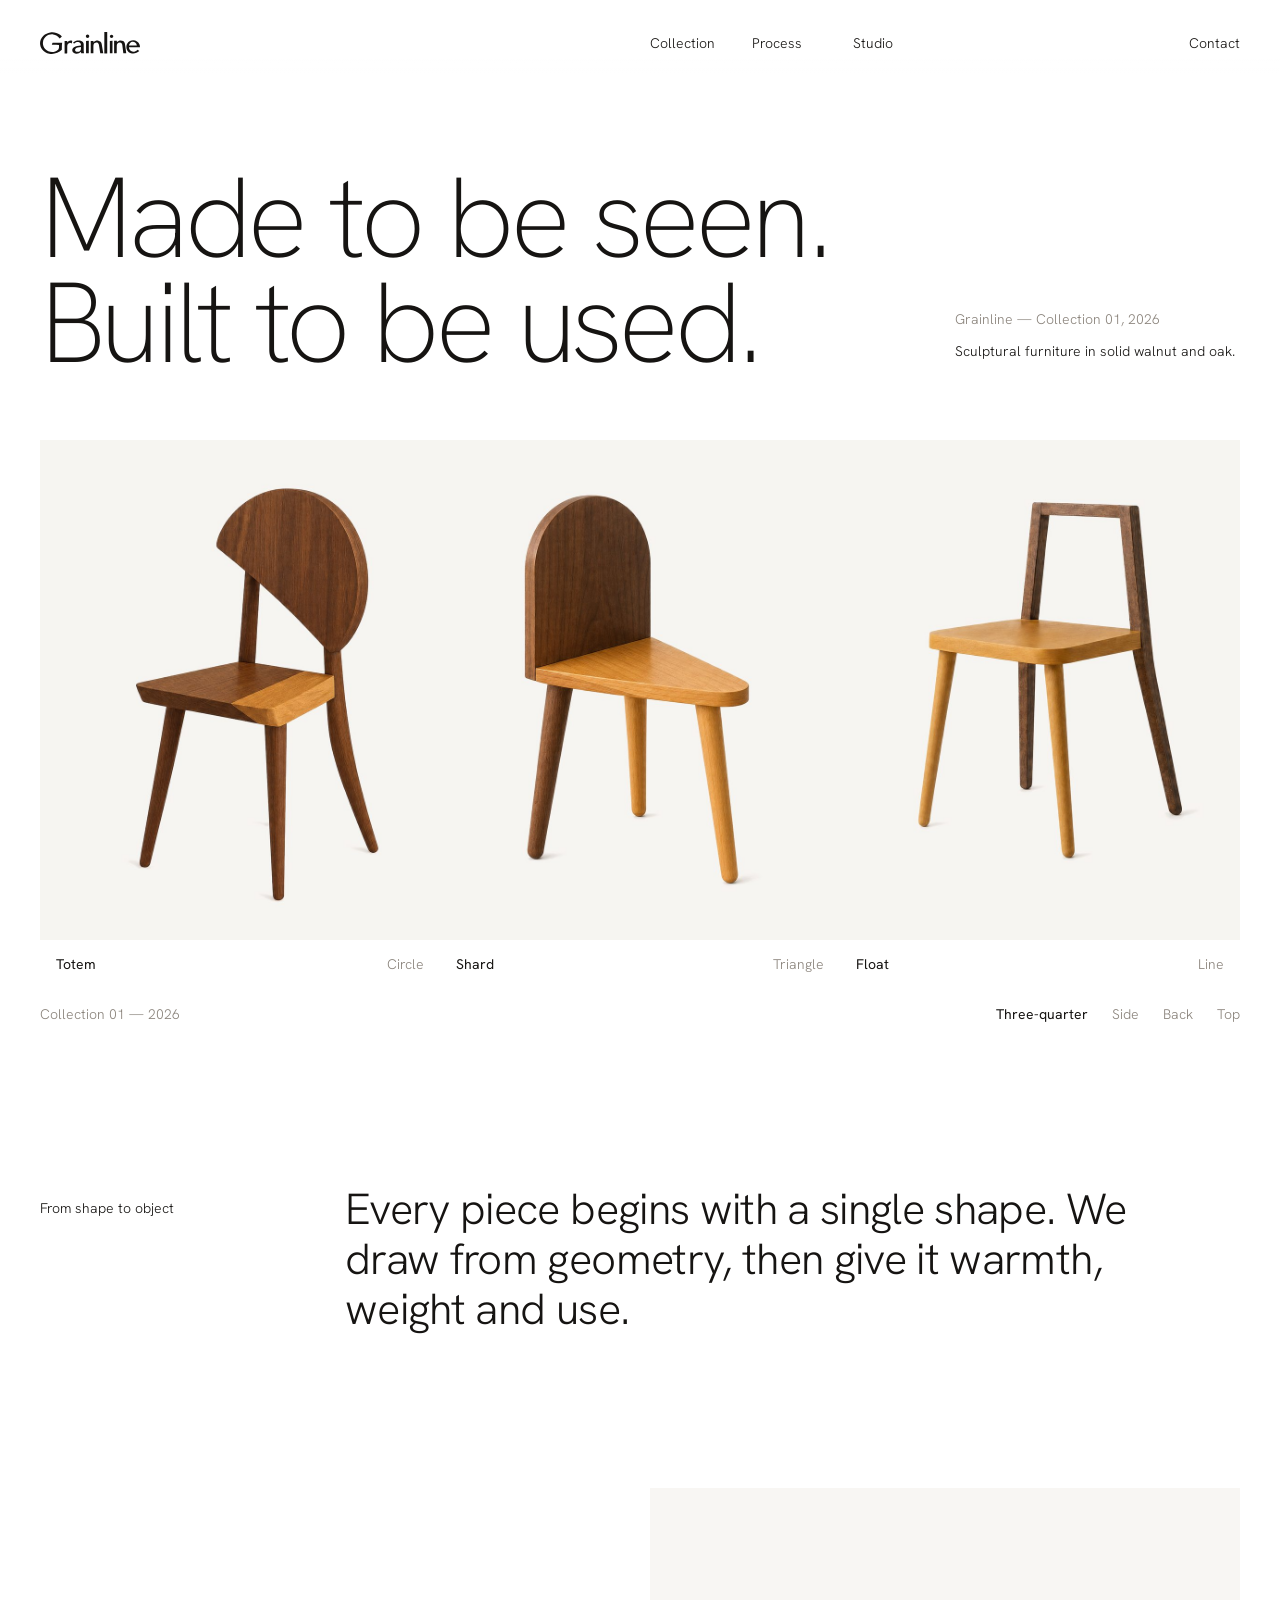
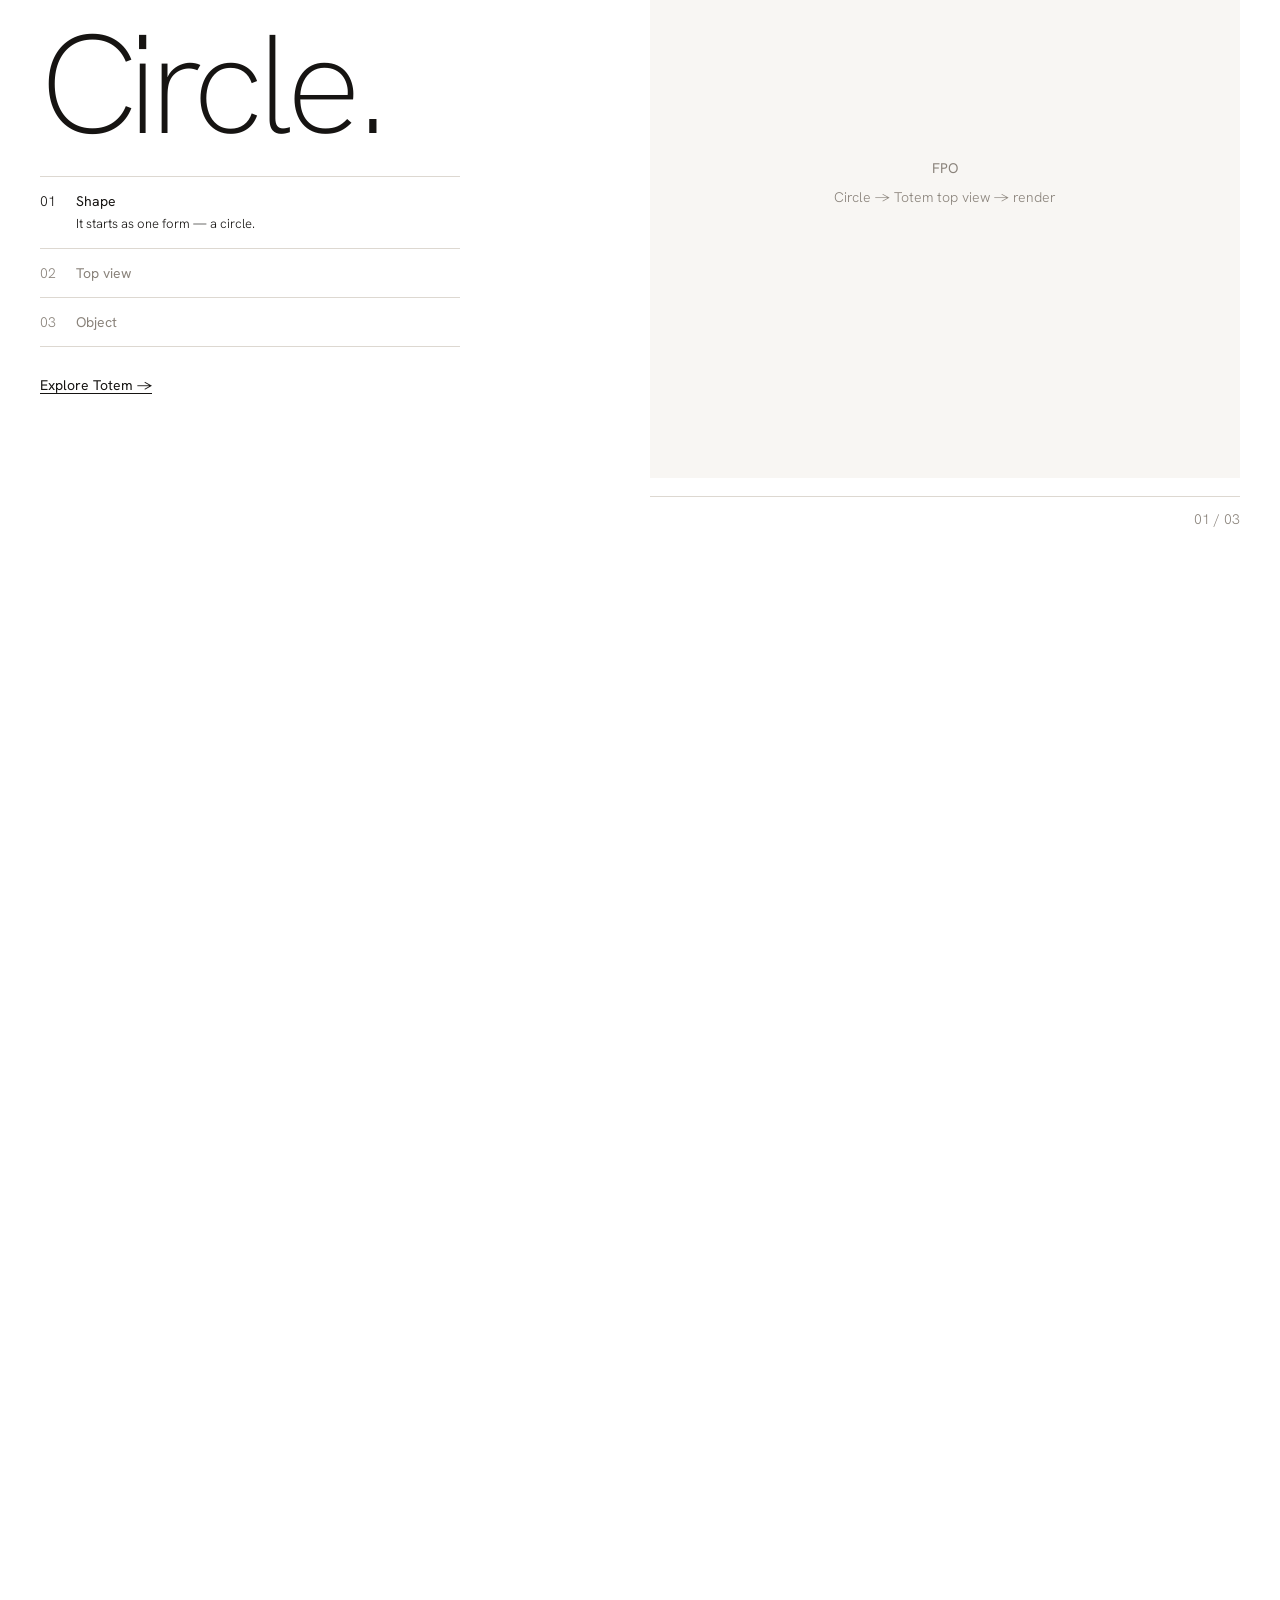
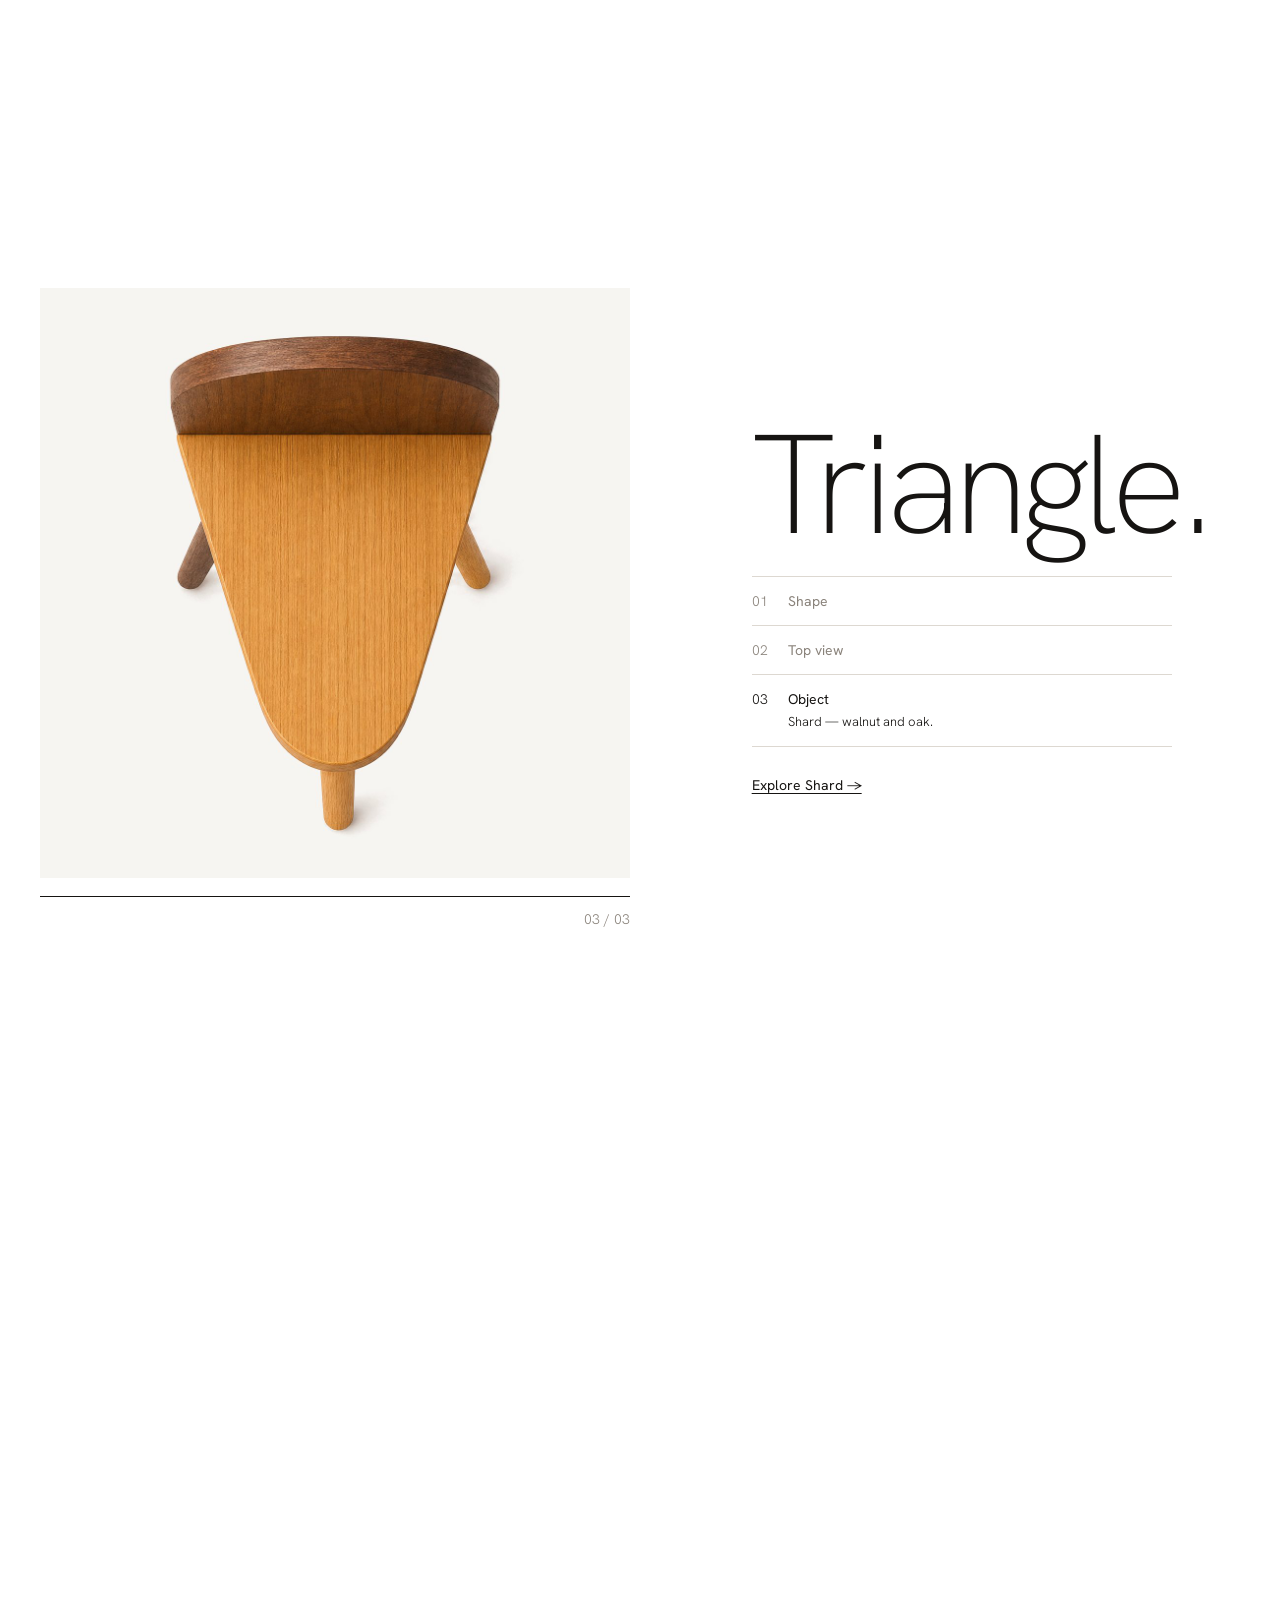
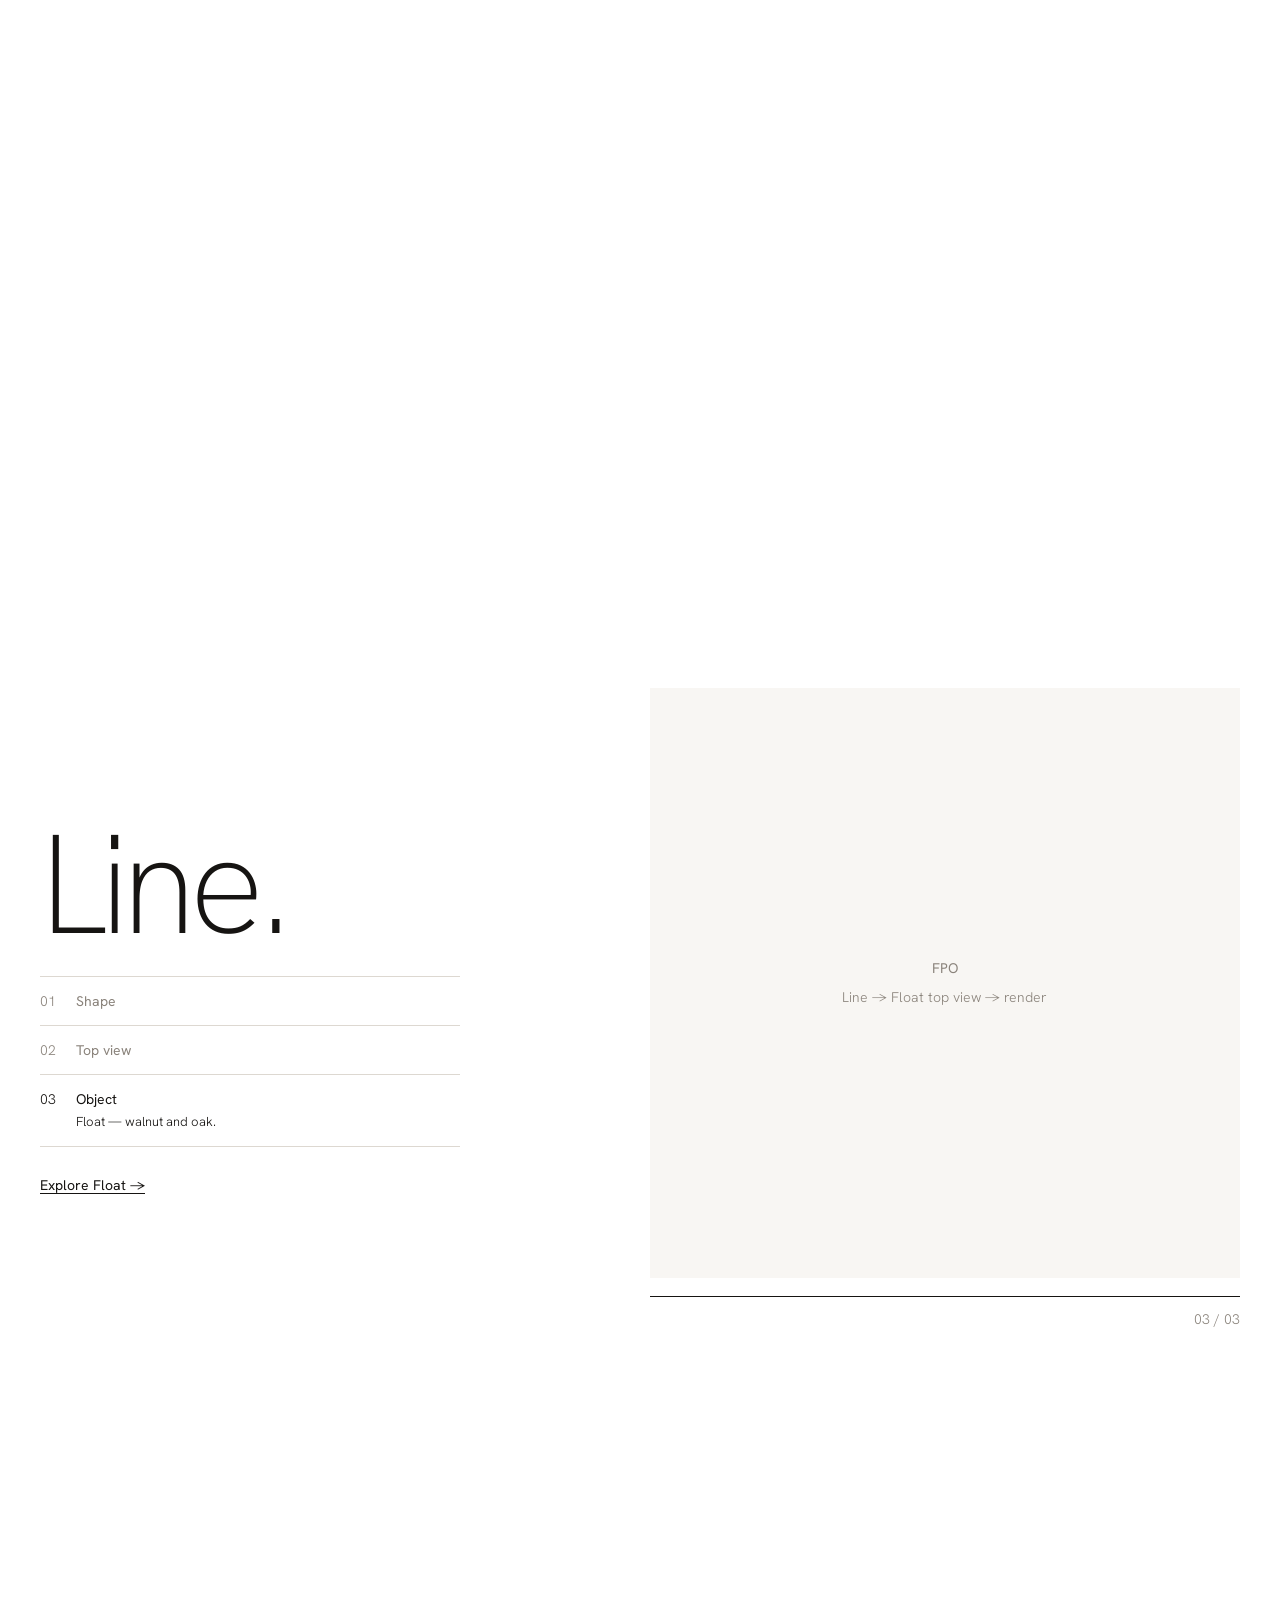
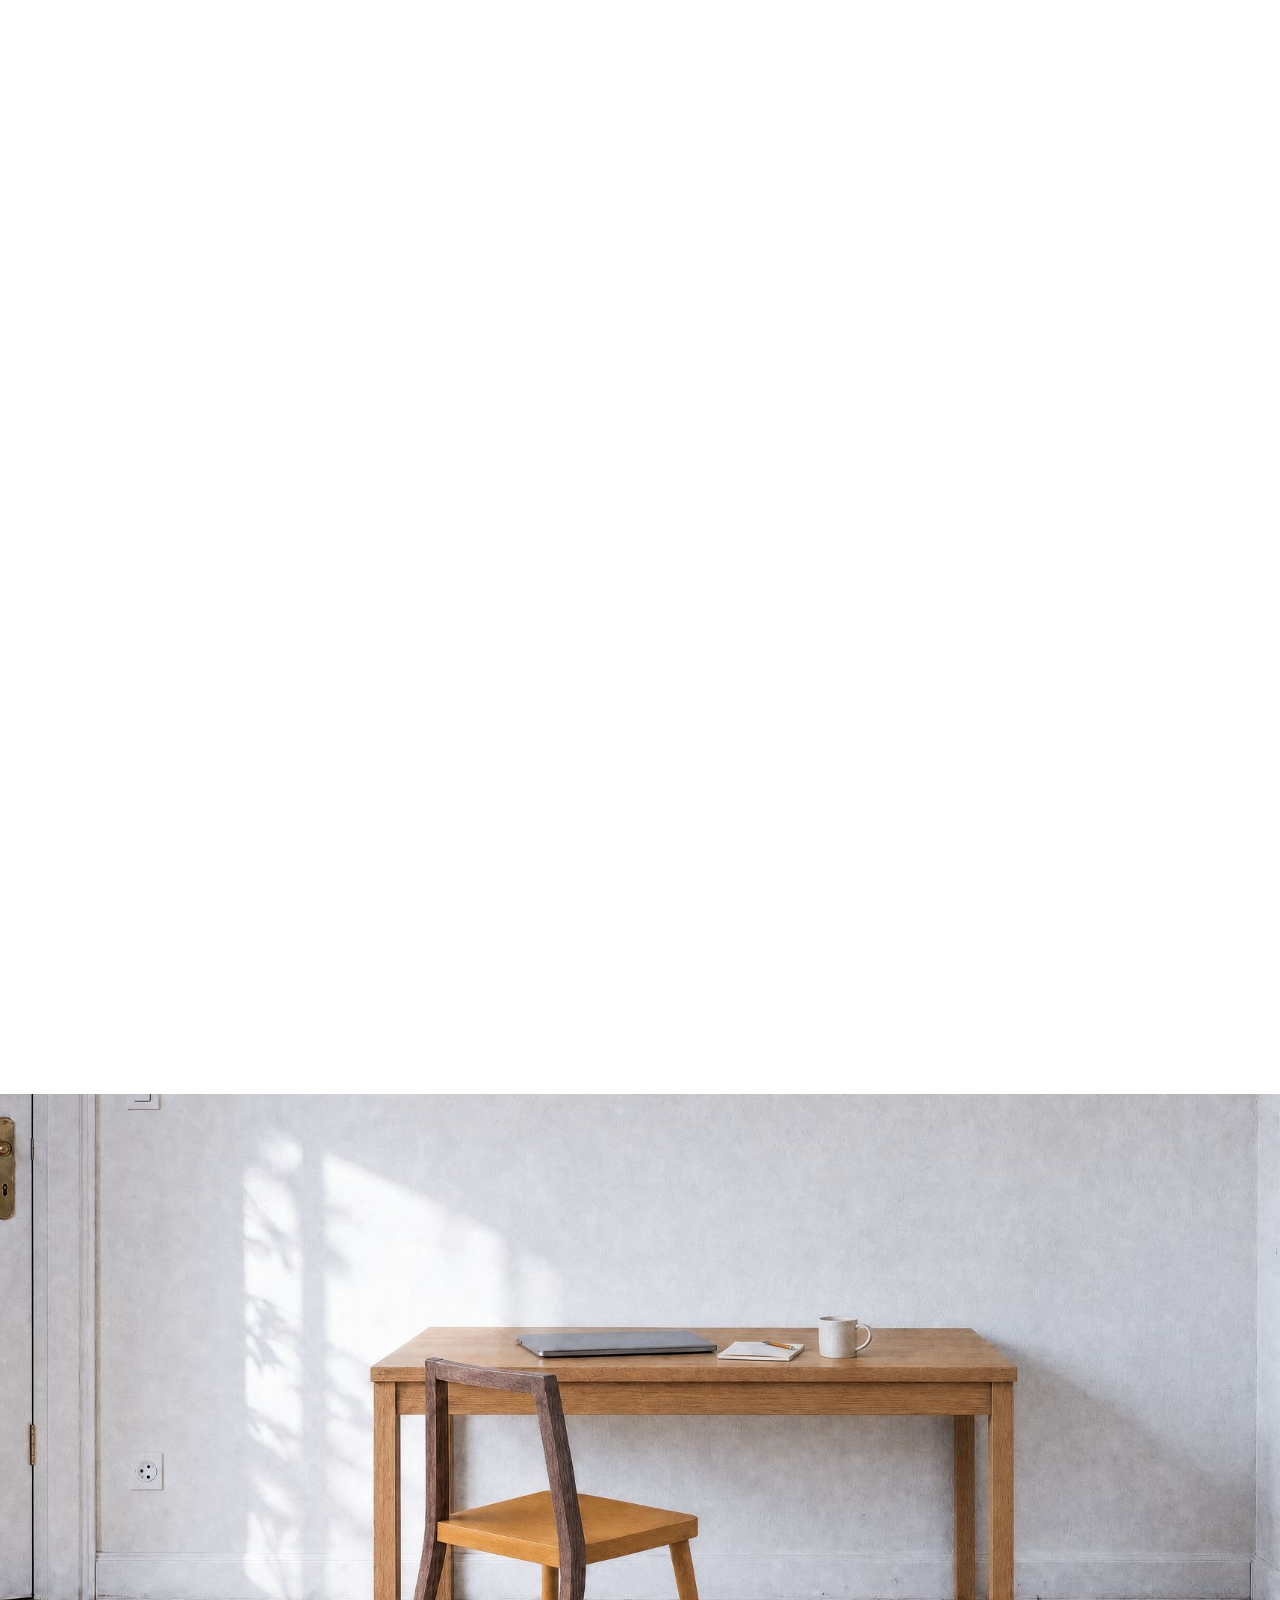
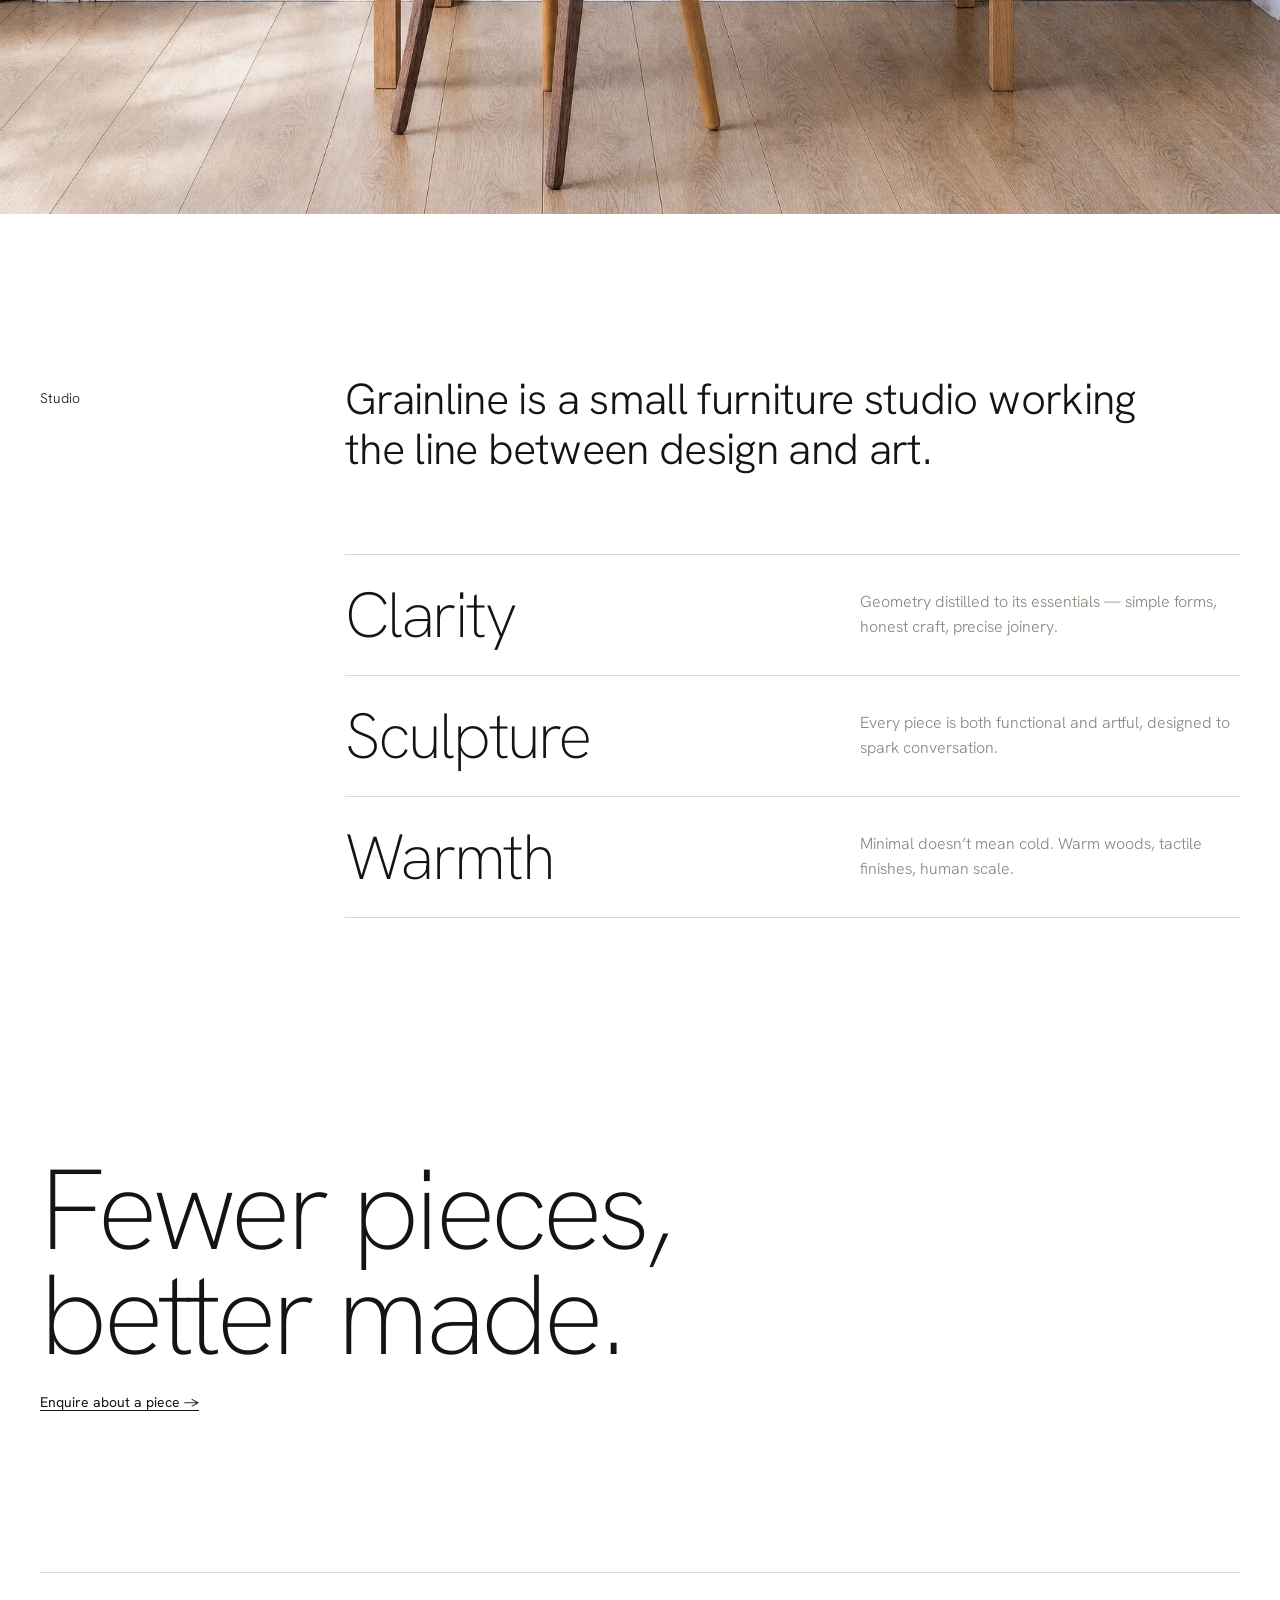
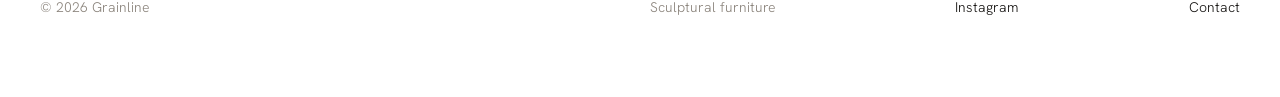
==== index.html @ 0094a141 "Grailine #5 Updated scroll to section" ====
<!DOCTYPE html>
<html lang="en">
<head>
<meta charset="utf-8">
<meta name="viewport" content="width=device-width, initial-scale=1">
<title>Grainline — Made to be seen. Built to be used.</title>
<meta name="description" content="Grainline: sculptural chairs in walnut and oak, drawn from a circle, a triangle and a line.">
<link rel="icon" href="assets/logo.svg" type="image/svg+xml">
<link rel="preconnect" href="https://fonts.googleapis.com">
<link rel="preconnect" href="https://fonts.gstatic.com" crossorigin>
<link href="https://fonts.googleapis.com/css2?family=DM+Mono&family=Hanken+Grotesk:wght@200;300;400&display=swap" rel="stylesheet">
<script>(function(){var d=document.documentElement;if(!matchMedia("(prefers-reduced-motion: reduce)").matches){d.classList.add("rv");setTimeout(function(){if(!window.__rv)d.classList.remove("rv")},2500)}})();</script>
<link rel="stylesheet" href="css/style.css?v=18">
</head>
<body>
<header class="nav grid">
  <a class="nav__logo" href="index.html" aria-label="Grainline — home"><img src="assets/logo.svg" alt="Grainline"></a>
  <a data-col="7" href="index.html#collection" data-menu-open aria-haspopup="true" aria-expanded="false">Collection</a>
  <a data-col="8" href="index.html#process">Process</a>
  <a data-col="9" href="index.html#studio">Studio</a>
  <a data-col="12" href="#contact">Contact</a>
</header>
<div class="menu" data-menu aria-hidden="true">
  <div class="menu__scrim" data-menu-close></div>
  <div class="menu__panel" role="dialog" aria-label="The collection">
    <div class="menu__head grid">
      <span class="muted">Collection 01 — 2026</span>
      <span class="muted">Three chairs, three shapes</span>
      <button type="button" data-menu-close>Close ×</button>
    </div>
    <div class="menu__chairs grid">
      <a class="menu__chair" href="totem.html"><div class="img"><img src="assets/renders/totem-three-quarter.jpg" alt="Totem"></div><div class="meta"><span class="name">Totem</span><span class="link">View Totem →</span></div><span class="muted">Circle</span></a>
      <a class="menu__chair" href="shard.html"><div class="img"><img src="assets/renders/shard-three-quarter.jpg" alt="Shard"></div><div class="meta"><span class="name">Shard</span><span class="link">View Shard →</span></div><span class="muted">Triangle</span></a>
      <a class="menu__chair" href="float.html"><div class="img"><img src="assets/renders/float-three-quarter.jpg" alt="Float"></div><div class="meta"><span class="name">Float</span><span class="link">View Float →</span></div><span class="muted">Line</span></a>
    </div>
  </div>
</div>

<main>
  <section class="hero grid">
    <h1 class="display">Made to be seen.<br>Built to be used.</h1>
    <div class="hero__meta">
      <span class="muted">Grainline — Collection 01, 2026</span>
      <span>Sculptural furniture in solid walnut and oak.</span>
    </div>
  </section>

  <section class="lineup grid" id="collection" data-lineup>
    <div class="lineup__band">
      <a class="lineup__chair" href="totem.html">
        <div class="lineup__img"><img src="assets/renders/totem-three-quarter.jpg" alt="Totem, three-quarter view" class="is-on" loading="eager"><img src="assets/renders/totem-side.jpg" alt="Totem, side view" loading="lazy"><img src="assets/renders/totem-back.jpg" alt="Totem, back view" loading="lazy"><img src="assets/renders/totem-top.jpg" alt="Totem, top view" loading="lazy"></div>
        <div class="lineup__label"><span class="strong">Totem</span><span class="lineup__shape muted">Circle</span></div>
      </a>
      <a class="lineup__chair" href="shard.html">
        <div class="lineup__img"><img src="assets/renders/shard-three-quarter.jpg" alt="Shard, three-quarter view" class="is-on" loading="eager"><img src="assets/renders/shard-side.jpg" alt="Shard, side view" loading="lazy"><img src="assets/renders/shard-back.jpg" alt="Shard, back view" loading="lazy"><img src="assets/renders/shard-top.jpg" alt="Shard, top view" loading="lazy"></div>
        <div class="lineup__label"><span class="strong">Shard</span><span class="lineup__shape muted">Triangle</span></div>
      </a>
      <a class="lineup__chair" href="float.html">
        <div class="lineup__img"><img src="assets/renders/float-three-quarter.jpg" alt="Float, three-quarter view" class="is-on" loading="eager"><img src="assets/renders/float-side.jpg" alt="Float, side view" loading="lazy"><img src="assets/renders/float-back.jpg" alt="Float, back view" loading="lazy"><img src="assets/renders/float-top.jpg" alt="Float, top view" loading="lazy"></div>
        <div class="lineup__label"><span class="strong">Float</span><span class="lineup__shape muted">Line</span></div>
      </a>
    </div>
    <div class="lineup__bar">
      <span class="muted">Collection 01 — 2026</span>
      <div class="views" aria-label="Choose a view"><button type="button" class="is-on">Three-quarter</button><button type="button">Side</button><button type="button">Back</button><button type="button">Top</button></div>
    </div>
  </section>

  <section class="section grid" id="process">
    <div class="intro__label">From shape to object</div>
    <p class="intro__text statement">Every piece begins with a single shape. We draw from geometry, then give it warmth, weight and use.</p>
  </section>

  <section class="beat beat--right" data-beat>
    <div class="beat__stick grid">
      <div class="beat__copy">
        <div class="word">Circle.</div>
        <ol class="steps"><li><span>01</span><b>Shape</b><span class="desc">It starts as one form — a circle.</span></li><li><span>02</span><b>Top view</b><span class="desc">The circle becomes a backrest; a seat and legs follow.</span></li><li><span>03</span><b>Object</b><span class="desc">Totem — walnut and oak.</span></li></ol>
        <a class="link" href="totem.html">Explore Totem →</a>
      </div>
      <div class="beat__stage">
        <div class="stage" role="img" aria-label="Totem drawn from a circle"><div class="stage__fpo"><b>FPO</b><span>Circle → Totem top view → render</span></div></div>
        <div class="progress"><i></i></div>
        <div class="counter">01 / 03</div>
      </div>
      <div class="beat__static"></div>
    </div>
  </section>

  <section class="beat beat--left" data-beat>
    <div class="beat__stick grid">
      <div class="beat__stage">
        <div class="stage" data-trace="shard" role="img" aria-label="Shard drawn from a triangle"><img src="assets/renders/shard-top-square.jpg" alt="Shard, seen from above"></div>
        <div class="progress"><i></i></div>
        <div class="counter">01 / 03</div>
      </div>
      <div class="beat__copy">
        <div class="word">Triangle.</div>
        <ol class="steps"><li><span>01</span><b>Shape</b><span class="desc">It starts as one form — a triangle.</span></li><li><span>02</span><b>Top view</b><span class="desc">The triangle becomes a seat; a back and three legs follow.</span></li><li><span>03</span><b>Object</b><span class="desc">Shard — walnut and oak.</span></li></ol>
        <a class="link" href="shard.html">Explore Shard →</a>
      </div>
      <div class="beat__static"></div>
    </div>
  </section>

  <section class="beat beat--right" data-beat>
    <div class="beat__stick grid">
      <div class="beat__copy">
        <div class="word">Line.</div>
        <ol class="steps"><li><span>01</span><b>Shape</b><span class="desc">It starts as one form — a line.</span></li><li><span>02</span><b>Top view</b><span class="desc">The line becomes a frame; a seat floats within it.</span></li><li><span>03</span><b>Object</b><span class="desc">Float — walnut and oak.</span></li></ol>
        <a class="link" href="float.html">Explore Float →</a>
      </div>
      <div class="beat__stage">
        <div class="stage" role="img" aria-label="Float drawn from a line"><div class="stage__fpo"><b>FPO</b><span>Line → Float top view → render</span></div></div>
        <div class="progress"><i></i></div>
        <div class="counter">01 / 03</div>
      </div>
      <div class="beat__static"></div>
    </div>
  </section>

  <figure class="bleed"><img src="assets/lifestyle/float-desk.jpg" alt="Float at a desk in a sunlit room" loading="lazy"></figure>

  <section class="section grid" id="studio">
    <div class="studio__label">Studio</div>
    <p class="studio__text statement">Grainline is a small furniture studio working the line between design and art.</p>
    <ul class="values">
      <li><span>Clarity</span><span>Geometry distilled to its essentials — simple forms, honest craft, precise joinery.</span></li>
      <li><span>Sculpture</span><span>Every piece is both functional and artful, designed to spark conversation.</span></li>
      <li><span>Warmth</span><span>Minimal doesn’t mean cold. Warm woods, tactile finishes, human scale.</span></li>
    </ul>
  </section>

  <section class="closing grid">
    <h2 class="display">Fewer pieces,<br>better made.</h2>
    <a class="link" href="#contact">Enquire about a piece →</a>
  </section>
</main>
<footer class="footer grid" id="contact">
  <div class="footer__rule"></div>
  <span class="muted">© 2026 Grainline</span>
  <span class="muted">Sculptural furniture</span>
  <a href="#">Instagram</a>
  <a href="#">Contact</a>
</footer>
<script src="js/reveal.js?v=18" defer></script>
<script src="js/smooth.js?v=18" defer></script>
<script src="js/menu.js?v=18" defer></script>
<script src="js/lineup.js?v=18" defer></script>
<script src="js/shape.js?v=18" defer></script>
</body>
</html>
---- css/style.css ----
/* ==========================================================================
   Grainline — styles
   One 12-column grid (40px margins, 20px gutters), Hanken Grotesk throughout,
   white page with cream (#F8F6F3) tiles that match the studio renders.
   ========================================================================== */

:root {
  --ink: #161412;
  --muted: #8a837b;
  --rule: #ddd8d1;
  --cream: #f8f6f3;
  --white: #ffffff;
  --m: 40px;          /* page margin */
  --g: 20px;          /* gutter */
  --section: 160px;   /* space between sections */
  --font: "Hanken Grotesk", system-ui, sans-serif;
}

* { box-sizing: border-box; margin: 0; padding: 0; }
html { -webkit-text-size-adjust: 100%; }
body {
  background: var(--white);
  color: var(--ink);
  font-family: var(--font);
  font-weight: 300;
  font-size: 14px;
  line-height: 1.45;
  -webkit-font-smoothing: antialiased;
}
img { display: block; max-width: 100%; }
a { color: inherit; text-decoration: none; }
button { font: inherit; color: inherit; background: none; border: 0; cursor: pointer; }

/* ---------- type ---------- */
.display   { font-weight: 200; font-size: clamp(56px, 8.9vw, 128px); line-height: .92; letter-spacing: -.04em; }
.word      { font-weight: 200; font-size: clamp(64px, 11vw, 160px); line-height: .9; letter-spacing: -.045em; }
.statement { font-weight: 300; font-size: clamp(30px, 3.4vw, 48px); line-height: 1.15; letter-spacing: -.015em; max-width: 960px; }
.headline  { font-weight: 300; font-size: clamp(28px, 2.8vw, 40px); line-height: 1.1; letter-spacing: -.015em; }
.body      { font-size: 16px; line-height: 1.55; color: var(--muted); max-width: 440px; }
.muted     { color: var(--muted); }
.strong    { font-weight: 400; }
.link      { font-weight: 400; text-decoration: underline; text-underline-offset: 3px; }
.link:hover { text-decoration-thickness: 2px; }

/* ---------- grid ---------- */
.grid {
  display: grid;
  grid-template-columns: repeat(12, minmax(0, 1fr));
  column-gap: var(--g);
  padding: 0 var(--m);
}
.section { padding-top: var(--section); }

/* ---------- nav ---------- */
.nav {
  position: sticky; top: 0; z-index: 20;
  padding-top: 32px; padding-bottom: 24px;
  align-items: center;
  background: linear-gradient(var(--white) 70%, rgba(255, 255, 255, 0));
}
.nav__logo { grid-column: 1 / 3; width: 100px; }
.nav__logo img { width: 100%; height: auto; }
.nav a[data-col="7"] { grid-column: 7; }
.nav a[data-col="8"] { grid-column: 8; }
.nav a[data-col="9"] { grid-column: 9; }
.nav a[data-col="12"] { grid-column: 12; justify-self: end; }
.nav a:hover { color: var(--muted); }

/* ---------- footer ---------- */
.footer { margin-top: var(--section); padding-bottom: 80px; }
.footer__rule { grid-column: 1 / -1; height: 1px; background: var(--rule); margin-bottom: 24px; }
.footer > :nth-child(2) { grid-column: 1 / 5; }
.footer > :nth-child(3) { grid-column: 7 / 10; }
.footer > :nth-child(4) { grid-column: 10; }
.footer > :nth-child(5) { grid-column: 12; justify-self: end; }

/* ---------- home: hero ---------- */
.hero { padding-top: 88px; align-items: end; }
.hero h1 { grid-column: 1 / 10; }
.hero__meta { grid-column: 10 / 13; display: flex; flex-direction: column; gap: 12px; padding-bottom: 14px; }

/* collection lineup: one continuous cream band, three chairs turning together */
.lineup { margin-top: 64px; }
.lineup__band { grid-column: 1 / -1; display: grid; grid-template-columns: repeat(3, 1fr); background: var(--cream); }
.lineup__chair { display: block; }
.lineup__img { position: relative; aspect-ratio: 4 / 5; overflow: hidden; }
.lineup__img img { position: absolute; inset: 0; width: 100%; height: 100%; object-fit: cover; opacity: 0; transition: opacity .6s ease; }
.lineup__img img.is-on { opacity: 1; }
.lineup__label { display: flex; justify-content: space-between; padding: 14px 16px; background: var(--white); }
.lineup__bar { grid-column: 1 / -1; display: flex; justify-content: space-between; margin-top: 16px; }

.views { display: flex; gap: 24px; }
.views button { color: var(--muted); transition: color .3s ease; }
.views button.is-on { color: var(--ink); font-weight: 400; }
.views button:hover { color: var(--ink); }

/* ---------- home: from shape to object ---------- */
.intro__label { grid-column: 1 / 4; padding-top: 14px; }
.intro__text { grid-column: 4 / 12; }

.beat { position: relative; height: 400vh; }
.beat__stick {
  position: sticky; top: 0; height: 100vh;
  padding-top: 96px; padding-bottom: 48px;
  align-items: center;
}
.beat__copy { display: flex; flex-direction: column; gap: 28px; }
.beat__stage { width: min(100%, calc(100vh - 220px)); }
.beat--right .beat__copy  { grid-column: 1 / 6; }
.beat--right .beat__stage { grid-column: 7 / 13; justify-self: end; }
.beat--left .beat__stage  { grid-column: 1 / 7; grid-row: 1; justify-self: start; }
.beat--left .beat__copy   { grid-column: 8 / 13; grid-row: 1; }

.steps { list-style: none; border-top: 1px solid var(--rule); max-width: 420px; }
.steps li { display: grid; grid-template-columns: 36px 1fr; padding: 14px 0; border-bottom: 1px solid var(--rule); color: var(--muted); transition: color .35s ease; }
.steps li b { font-weight: 400; }
.steps li .desc { grid-column: 2; font-size: 13px; max-height: 0; opacity: 0; overflow: hidden; transition: opacity .35s ease, max-height .35s ease, margin .35s ease; }
.steps li.is-on { color: var(--ink); }
.steps li.is-on .desc { opacity: 1; max-height: 60px; margin-top: 4px; }

.stage { position: relative; aspect-ratio: 1; background: var(--cream); overflow: hidden; }
.stage img, .stage svg { position: absolute; inset: 0; width: 100%; height: 100%; }
.stage img { opacity: 0; }
.stage__fpo { position: absolute; inset: 0; display: flex; flex-direction: column; align-items: center; justify-content: center; gap: 8px; color: var(--muted); text-align: center; padding: 24px; }
.stage__fpo b { font-weight: 400; }
.progress { position: relative; height: 1px; background: var(--rule); margin-top: 18px; }
.progress i { position: absolute; left: 0; top: 0; height: 1px; width: 0; background: var(--ink); }
.counter { text-align: right; margin-top: 12px; color: var(--muted); font-variant-numeric: tabular-nums; }

.beat__static { display: none; }

/* ---------- full-bleed image ---------- */
.bleed { margin-top: var(--section); }
.bleed img { width: 100%; aspect-ratio: 16 / 9; object-fit: cover; }
.bleed--fpo { aspect-ratio: 16 / 9; background: var(--cream); display: flex; align-items: center; justify-content: center; color: var(--muted); }

/* ---------- studio ---------- */
.studio__label { grid-column: 1 / 4; padding-top: 14px; }
.studio__text { grid-column: 4 / 12; }
.values { grid-column: 4 / 13; margin-top: 80px; border-top: 1px solid var(--rule); }
.values li { list-style: none; display: flex; justify-content: space-between; align-items: center; gap: 24px; padding: 28px 0; border-bottom: 1px solid var(--rule); }
.values li span:first-child { font-weight: 200; font-size: clamp(44px, 5vw, 72px); line-height: 1; letter-spacing: -.035em; }
.values li span:last-child { max-width: 380px; color: var(--muted); font-size: 16px; line-height: 1.55; }

.closing { padding-top: 240px; }
.closing h2 { grid-column: 1 / -1; }
.closing a { grid-column: 1 / 5; margin-top: 24px; }

/* ---------- product: viewer (scroll turntable) ---------- */
.viewer { position: relative; height: 260vh; }
.viewer__stick { position: sticky; top: 76px; height: calc(100vh - 76px); padding-top: 4px; padding-bottom: 32px; display: flex; flex-direction: column; }
.viewer__tile { position: relative; flex: 1; margin: 0 var(--m); background: var(--cream); overflow: hidden; }
.viewer__tile img { position: absolute; inset: 0; width: 100%; height: 100%; object-fit: cover; opacity: 0; transition: opacity .45s ease; transform: scale(var(--view-scale, 1)); }
.viewer__tile img.is-on { opacity: 1; }
/* On screens wider than the renders, show the whole render instead of cropping it.
   The tile matches the render background, so the edges disappear. */
@media (min-width: 821px) {
  .viewer__tile { background: #F6F5F1; }
  .viewer__tile img { object-fit: contain; }
}
.viewer__meta { position: absolute; left: 32px; top: 28px; z-index: 2; }
.viewer__name { position: absolute; left: 24px; bottom: 18px; z-index: 2; font-weight: 200; font-size: clamp(72px, 10.4vw, 150px); line-height: .8; letter-spacing: -.03em; text-transform: uppercase; }
.viewer__tile .views { position: absolute; right: 32px; bottom: 32px; z-index: 2; }

.statement-row .statement { grid-column: 4 / 12; }
.statement-row .body { grid-column: 7 / 11; margin-top: 40px; }

.person__img { grid-column: 1 / 8; aspect-ratio: 4 / 5; object-fit: cover; width: 100%; background: var(--cream); }
.person__text { grid-column: 9 / 13; align-self: end; display: flex; flex-direction: column; gap: 20px; }

/* Construction: the section pins while the parts travel into place. */
.construction { height: 240vh; margin-top: var(--section); }
.construction__stick { position: sticky; top: 76px; height: calc(100vh - 76px); align-content: center; }
.construction__label { grid-column: 1 / -1; margin-bottom: 20px; }
.construction__tile { grid-column: 1 / -1; justify-self: center; position: relative; aspect-ratio: 16 / 9;
  width: min(100%, calc((100vh - 76px - 120px) * 16 / 9)); background: #F7F6F2; overflow: hidden; }
.construction__tile img { position: absolute; inset: 0; width: 100%; height: 100%; object-fit: cover; }
.construction__tile img.piece { inset: auto; object-fit: fill; transform-origin: 0 0; will-change: transform; }
.construction__tile .assembled { opacity: 0; z-index: 10; }
.section--tight { padding-top: 40px; }
.parts { grid-column: 1 / -1; display: grid; grid-template-columns: repeat(3, 1fr); column-gap: var(--g); margin-top: 20px; }
.parts div { border-top: 1px solid var(--rule); padding-top: 16px; display: flex; flex-direction: column; gap: 8px; }
.parts p { color: var(--muted); max-width: 360px; }

.drawing__label { grid-column: 1 / -1; margin-bottom: 20px; }
.drawing__tile { grid-column: 1 / 9; aspect-ratio: 4 / 3; background: var(--cream); display: flex; align-items: center; justify-content: center; }
.drawing__tile img { height: 78%; width: auto; }
.specs { grid-column: 9 / 13; }
.specs__big { font-weight: 200; font-size: clamp(96px, 13vw, 200px); line-height: .85; letter-spacing: -.06em; }
.specs__unit { margin: 8px 0 32px; }
.specs dl { border-top: 1px solid var(--rule); }
.specs dl div { display: flex; justify-content: space-between; padding: 13px 0; border-bottom: 1px solid var(--rule); }
.specs dt { color: var(--muted); }
.specs .link { display: inline-block; margin-top: 40px; }

.compare__label { grid-column: 1 / -1; margin-bottom: 20px; }
.compare__item { grid-column: span 4; display: flex; flex-direction: column; gap: 16px; }
.compare__item .img { aspect-ratio: 1; background: var(--cream); overflow: hidden; }
.compare__item .img img { width: 100%; height: 100%; object-fit: cover; transition: transform .8s ease; }
.compare__item .img img { transition: transform .6s cubic-bezier(.2, .7, .2, 1), filter .4s ease, opacity .6s ease; }
.compare__item > div:last-child { transition: opacity .4s ease; }
.compare__item:hover .img img { transform: scale(1.08); }
/* Hover one chair: the others drop to black-and-white and fall back, as in the home hero. */
.grid:has(.compare__item:hover) .compare__item:not(:hover) .img img { filter: grayscale(1) brightness(1.08) contrast(.92); opacity: .55; }
.grid:has(.compare__item:hover) .compare__item:not(:hover) > div:last-child { opacity: .4; }
.compare__item div:last-child { display: flex; justify-content: space-between; }

/* ---------- small screens ---------- */
@media (max-width: 820px) {
  :root { --m: 20px; --section: 112px; }
  .nav a[data-col] { display: none; }
  .nav a[data-col="12"] { display: block; }
  .hero h1, .hero__meta, .intro__label, .intro__text,
  .studio__label, .studio__text, .values,
  .statement-row .statement, .statement-row .body,
  .person__img, .person__text, .drawing__tile, .specs, .compare__item { grid-column: 1 / -1; }
  .hero__meta, .intro__text, .studio__text, .person__text, .specs { margin-top: 24px; }
  .lineup__band { grid-template-columns: 1fr 1fr 1fr; }
  .lineup__label { flex-direction: column; padding: 10px; gap: 2px; }
  .lineup__bar .muted { display: none; }
  .beat__stick { grid-template-columns: 1fr; align-content: center; row-gap: 24px; padding-top: 80px; }
  .beat--right .beat__copy, .beat--right .beat__stage,
  .beat--left .beat__copy, .beat--left .beat__stage { grid-column: 1 / -1; grid-row: auto; justify-self: center; }
  .beat__copy { gap: 14px; }
  .beat__copy .steps, .beat__copy .link { display: none; }
  .beat__stage { width: min(100%, 52vh); }
  .viewer { height: 200vh; }
  .viewer__name { font-size: 64px; }
  .viewer__tile .views { bottom: auto; top: 26px; right: 20px; gap: 12px; }
  .viewer__meta { display: none; }
  .parts { grid-template-columns: 1fr; row-gap: 20px; }
  .compare__item { margin-bottom: 32px; }
  .values li { flex-direction: column; align-items: flex-start; gap: 8px; }
  .footer > * { grid-column: 1 / -1 !important; justify-self: start !important; margin-bottom: 6px; }
}

/* ---------- reduced motion: everything readable without movement ---------- */
@media (prefers-reduced-motion: reduce) {
  *, *::before, *::after { transition: none !important; animation: none !important; }
  .beat { height: auto; }
  .beat__stick { position: static; height: auto; row-gap: 40px; }
  .beat__stage { display: none; }
  .beat__static { display: grid; grid-column: 1 / -1; grid-template-columns: repeat(3, 1fr); gap: var(--g); }
  .beat__static figure { position: relative; aspect-ratio: 1; background: var(--cream); }
  .beat__static img, .beat__static svg { position: absolute; inset: 0; width: 100%; height: 100%; }
  .steps li { color: var(--ink); }
  .steps li .desc { opacity: 1; max-height: none; margin-top: 4px; }
  .viewer { height: auto; }
  .viewer__stick { position: static; height: 80vh; }
  .construction { height: auto; }
  .construction__stick { position: static; height: auto; }
  .construction__tile .exploded, .construction__tile .piece { display: none; }
  .construction__tile .assembled { opacity: 1; }
}


/* ---------- collection takeover menu ---------- */
.nav { z-index: 40; }
.nav a[data-menu-open].is-open { font-weight: 400; text-decoration: underline; text-underline-offset: 3px; }
.menu { position: fixed; inset: 0; z-index: 30; visibility: hidden; pointer-events: none; }
.menu.is-open { visibility: visible; pointer-events: auto; }
.menu__scrim { position: absolute; inset: 0; background: rgba(22, 20, 18, .35); opacity: 0; transition: opacity .35s ease; }
.menu__panel {
  position: absolute; left: 0; right: 0; top: 0;
  background: var(--white);
  padding-top: 84px; padding-bottom: 56px;
  transform: translateY(-24px); opacity: 0;
  transition: transform .45s cubic-bezier(.2, .7, .2, 1), opacity .3s ease;
}
.menu.is-open .menu__scrim { opacity: 1; }
.menu.is-open .menu__panel { transform: none; opacity: 1; }
.menu__head { padding-top: 8px; padding-bottom: 24px; }
.menu__head > :nth-child(1) { grid-column: 1 / 5; }
.menu__head > :nth-child(2) { grid-column: 7 / 11; }
.menu__head > :nth-child(3) { grid-column: 12; justify-self: end; }
.menu__head button { white-space: nowrap; }
.menu__head button:hover { color: var(--muted); }
.menu__chair { grid-column: span 4; display: flex; flex-direction: column; gap: 12px; }
.menu__chair .img { aspect-ratio: 11 / 10; background: var(--cream); overflow: hidden; }
.menu__chair img { width: 100%; height: 100%; object-fit: cover; transition: transform .6s cubic-bezier(.2, .7, .2, 1), filter .4s ease, opacity .4s ease; }
.menu__chair .meta { display: flex; justify-content: space-between; align-items: baseline; margin-top: 4px; }
.menu__chair .name { font-weight: 200; font-size: clamp(44px, 5vw, 72px); line-height: 1; letter-spacing: -.03em; }
.menu__chairs:hover .menu__chair:not(:hover) img { filter: grayscale(1); opacity: .6; }
.menu__chair:hover img { transform: scale(1.06); }
body.menu-open { overflow: hidden; }

@media (max-width: 820px) {
  .nav { display: flex; align-items: center; gap: 20px; }
  .nav__logo { margin-right: auto; }
  .nav a[data-menu-open] { display: block; }
  .menu__panel { padding-top: 72px; padding-bottom: 32px; max-height: 100vh; overflow-y: auto; }
  .menu__head > :nth-child(2) { display: none; }
  .menu__head > :nth-child(1) { grid-column: 1 / 9; }
  .menu__chair { grid-column: 1 / -1; display: grid; grid-template-columns: 112px 1fr; column-gap: 16px; align-items: center; margin-bottom: 12px; }
  .menu__chair .img { grid-row: span 2; }
  .menu__chair .name { font-size: 40px; }
  .menu__chair .link { display: none; }
}
@media (prefers-reduced-motion: reduce) {
  .menu__panel { transform: none; }
}

/* ---------- motion: reveal on load and scroll (js/reveal.js) ---------- */
:root { --rv-ease: cubic-bezier(.2, .7, .2, 1); }
html.rv .nav > * { animation: rv-fade .9s var(--rv-ease) both; }
html.rv .nav > :nth-child(2) { animation-delay: 60ms; }
html.rv .nav > :nth-child(3) { animation-delay: 120ms; }
html.rv .nav > :nth-child(4) { animation-delay: 180ms; }
html.rv .nav > :nth-child(5) { animation-delay: 240ms; }
@keyframes rv-fade { from { opacity: 0; } }

html.rv :is(.viewer__meta, .viewer__tile .views, .hero__meta > *, .lineup__chair, .lineup__bar,
  .intro__label, .intro__text, .studio__label, .studio__text, .values li, .closing .link,
  .statement-row .statement, .statement-row .body, .person__img, .person__text > *,
  .construction__label, .parts > div, .drawing__label, .drawing__tile, .specs,
  .compare__label, .compare__item, .footer > :not(.footer__rule)) {
  opacity: 0; transform: translateY(14px);
  transition: opacity .9s var(--rv-ease), transform 1.1s var(--rv-ease);
  transition-delay: var(--rv-delay, 0ms);
}
html.rv .is-in { opacity: 1 !important; transform: none !important; }

/* Full-bleed photos: fade in and settle from a touch of scale. */
.bleed { overflow: hidden; }
html.rv .bleed { opacity: 0; transition: opacity 1.2s var(--rv-ease); transition-delay: var(--rv-delay, 0ms); }
html.rv .bleed img { transform: scale(1.04); transition: transform 1.8s var(--rv-ease); transition-delay: var(--rv-delay, 0ms); }
html.rv .bleed.is-in img { transform: none; }

/* Display type rises line by line from behind a mask. */
html.rv :is(.display, .viewer__name):not(.is-split) { opacity: 0; }
.display .line, .viewer__name .line { display: block; overflow: hidden; padding-bottom: .06em; margin-bottom: -.06em; }
html.rv :is(.display, .viewer__name) .line > span { display: inline-block; transform: translateY(105%);
  transition: transform 1.1s var(--rv-ease); }
html.rv :is(.display, .viewer__name) .line:nth-child(2) > span { transition-delay: calc(var(--rv-delay, 0ms) + 90ms); }
html.rv :is(.display, .viewer__name) .line:first-child > span { transition-delay: var(--rv-delay, 0ms); }
html.rv :is(.display, .viewer__name).is-in .line > span { transform: none; }

/* Arriving on a page with a #section: land below the sticky nav. */
html { scroll-padding-top: 72px; }
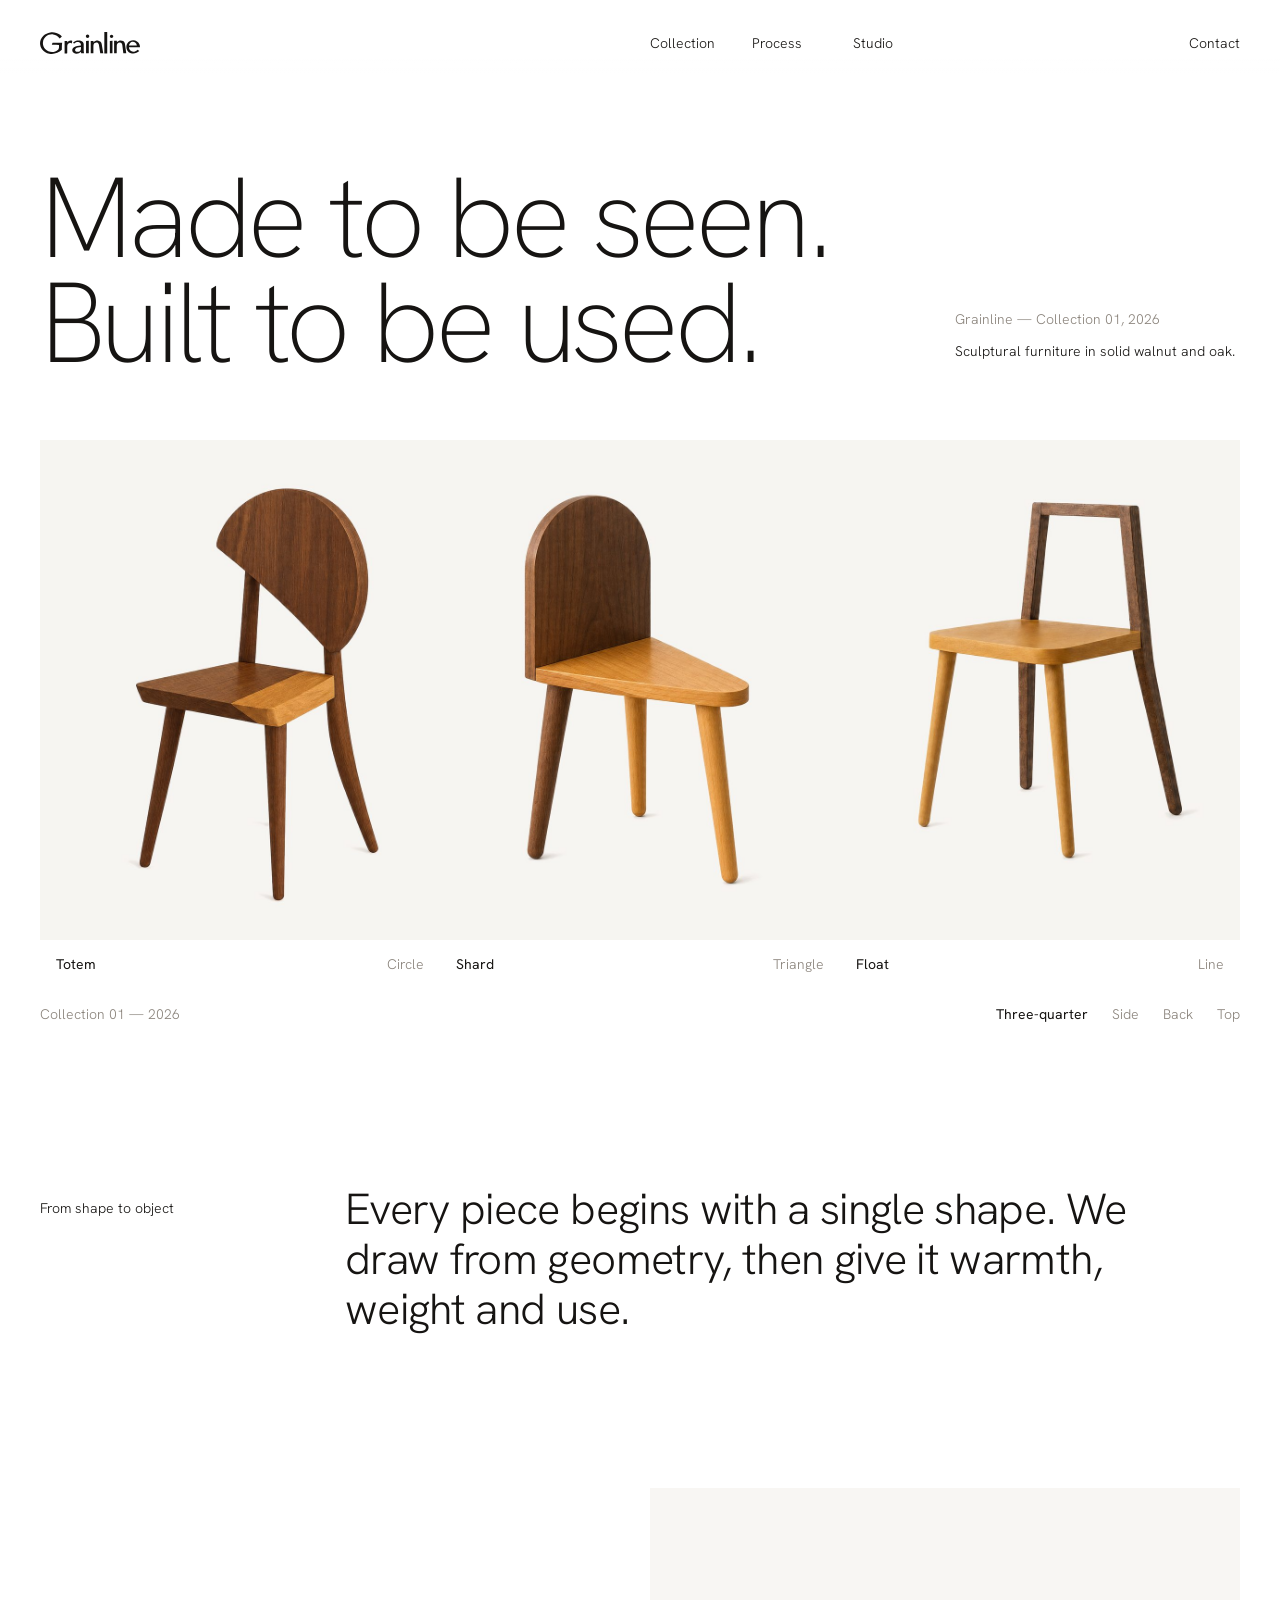
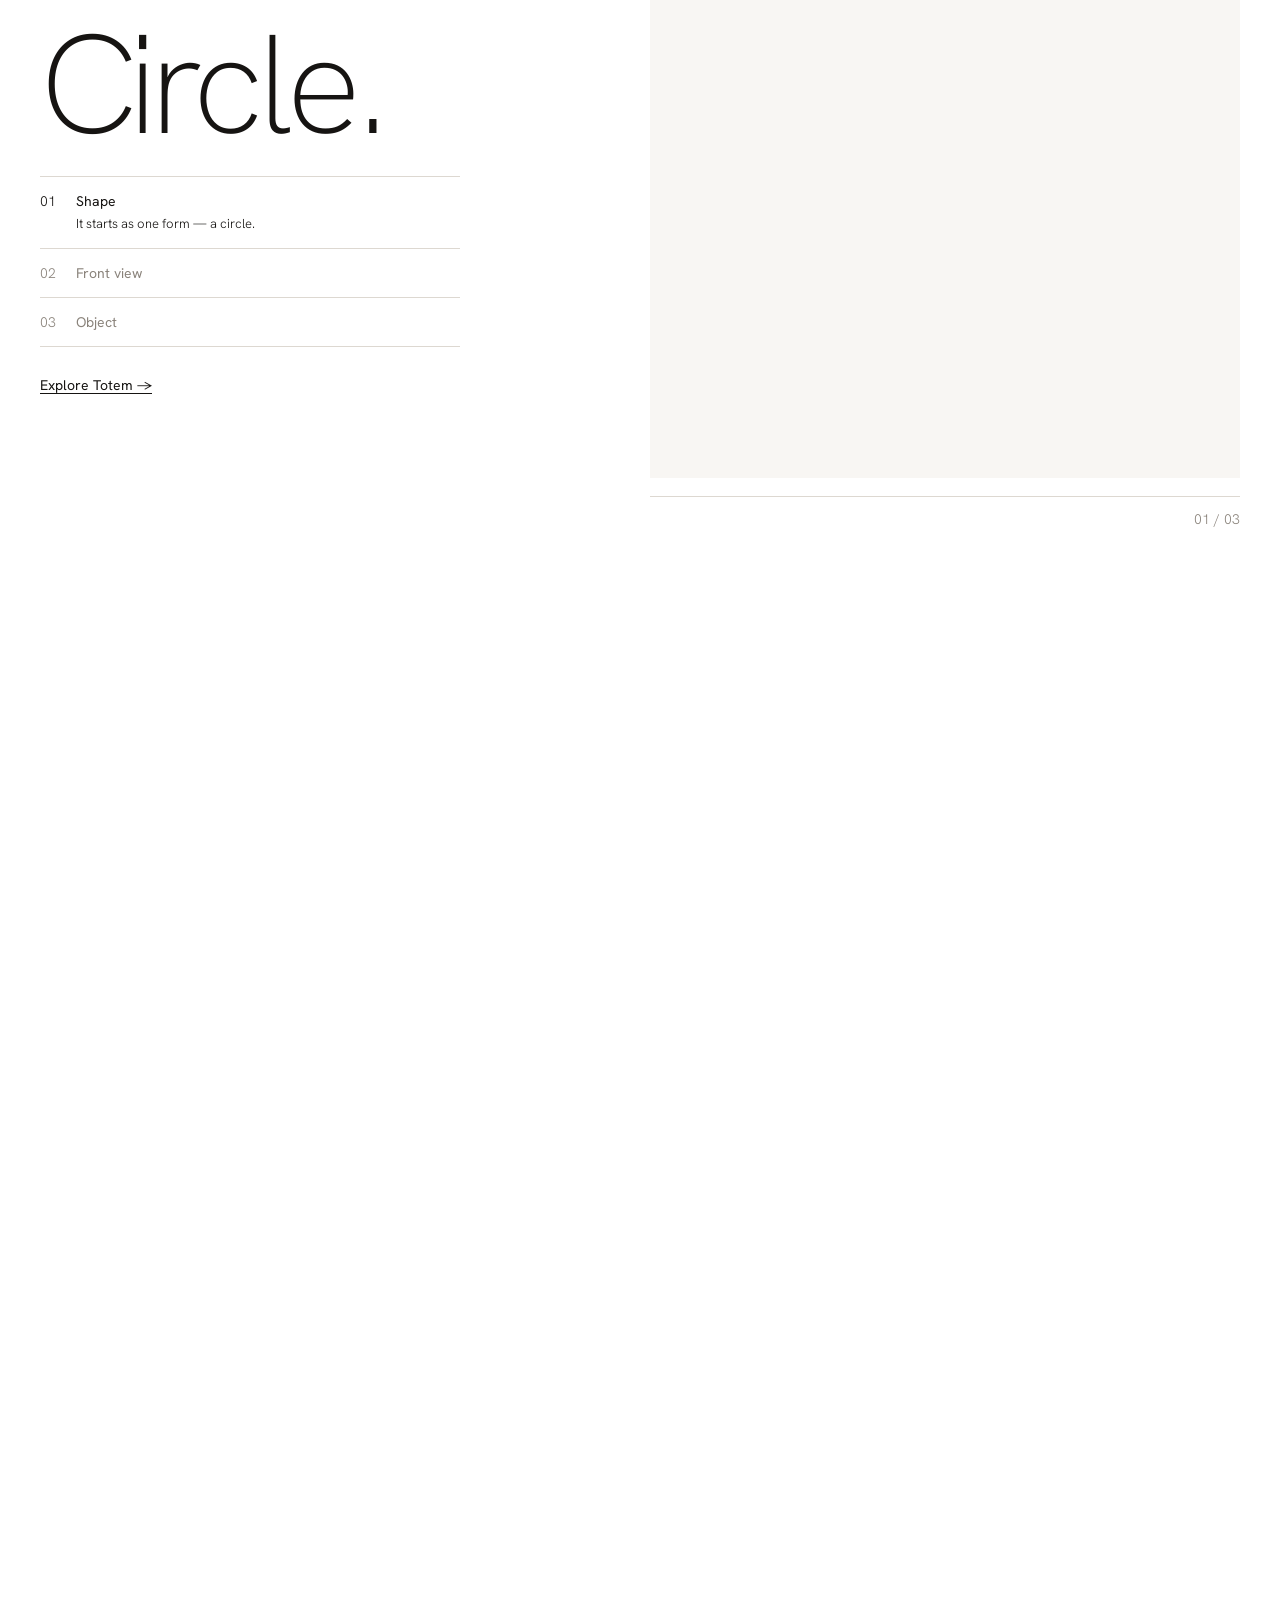
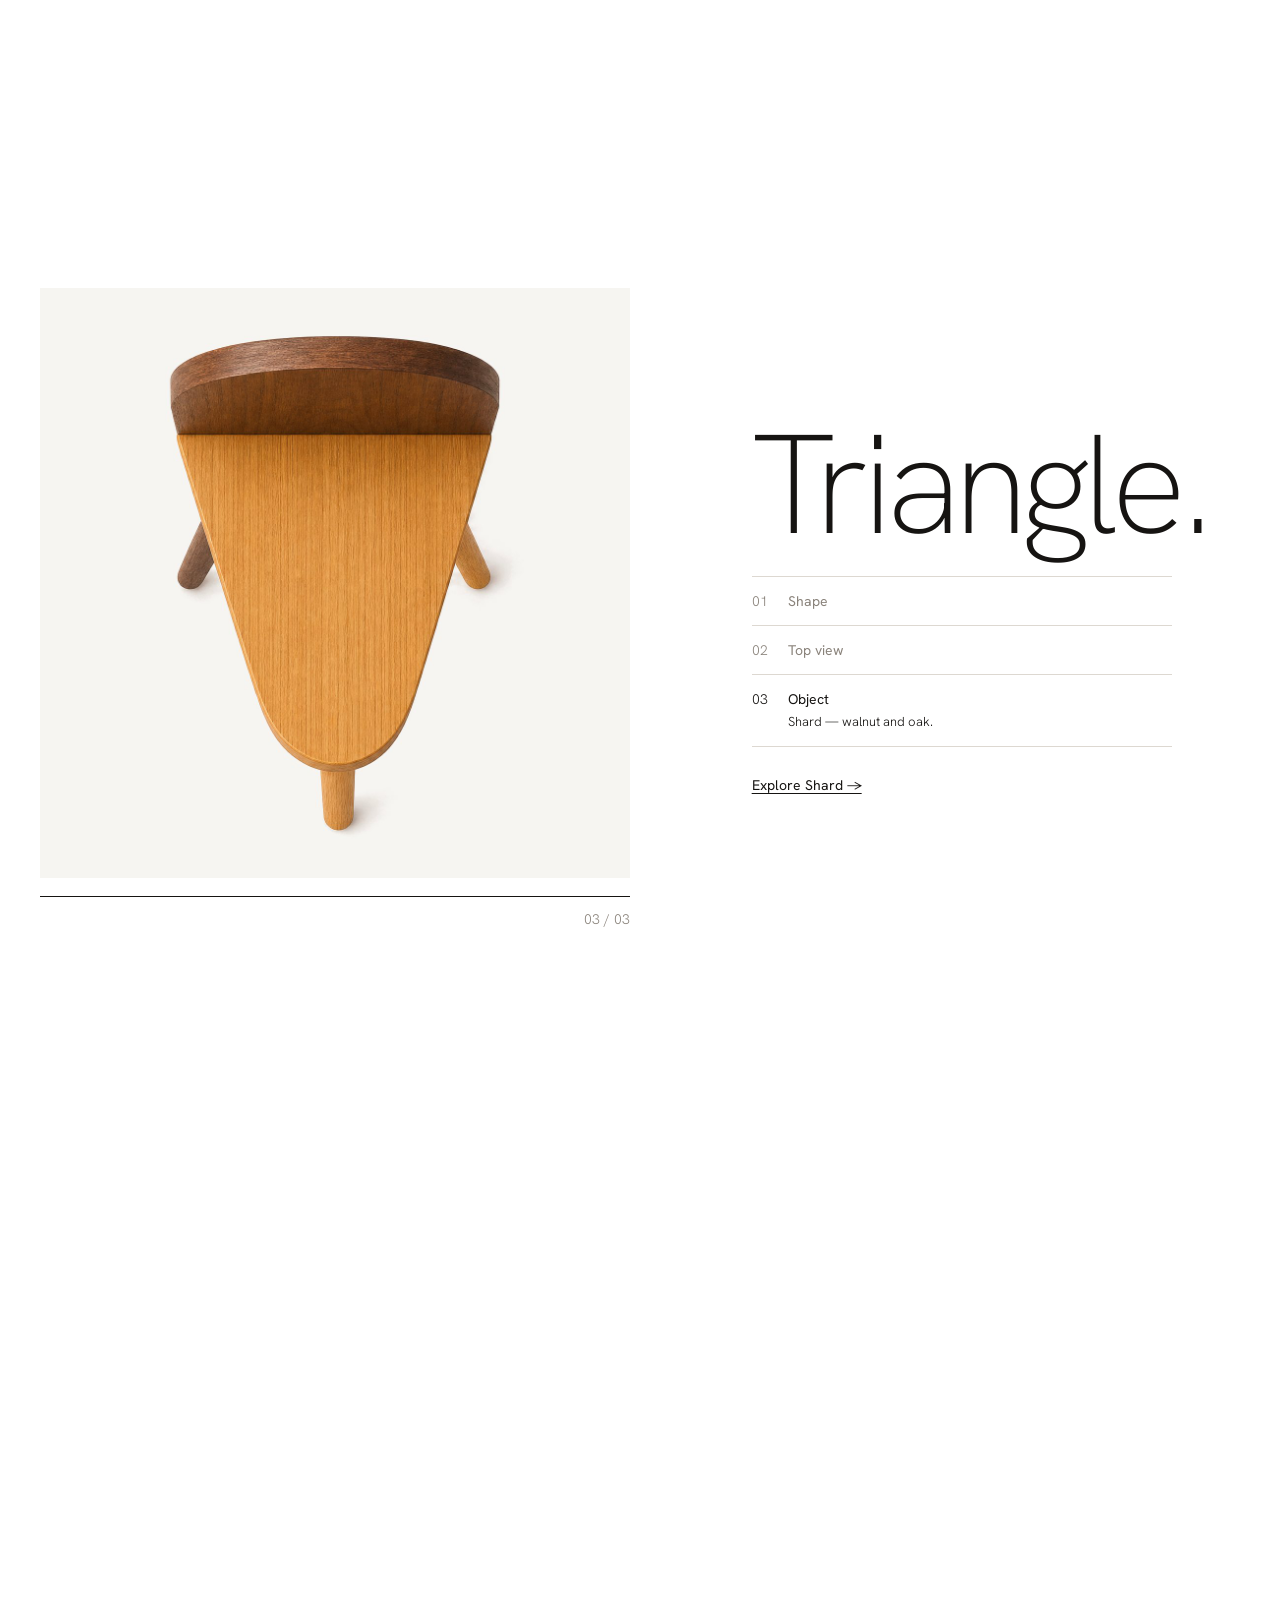
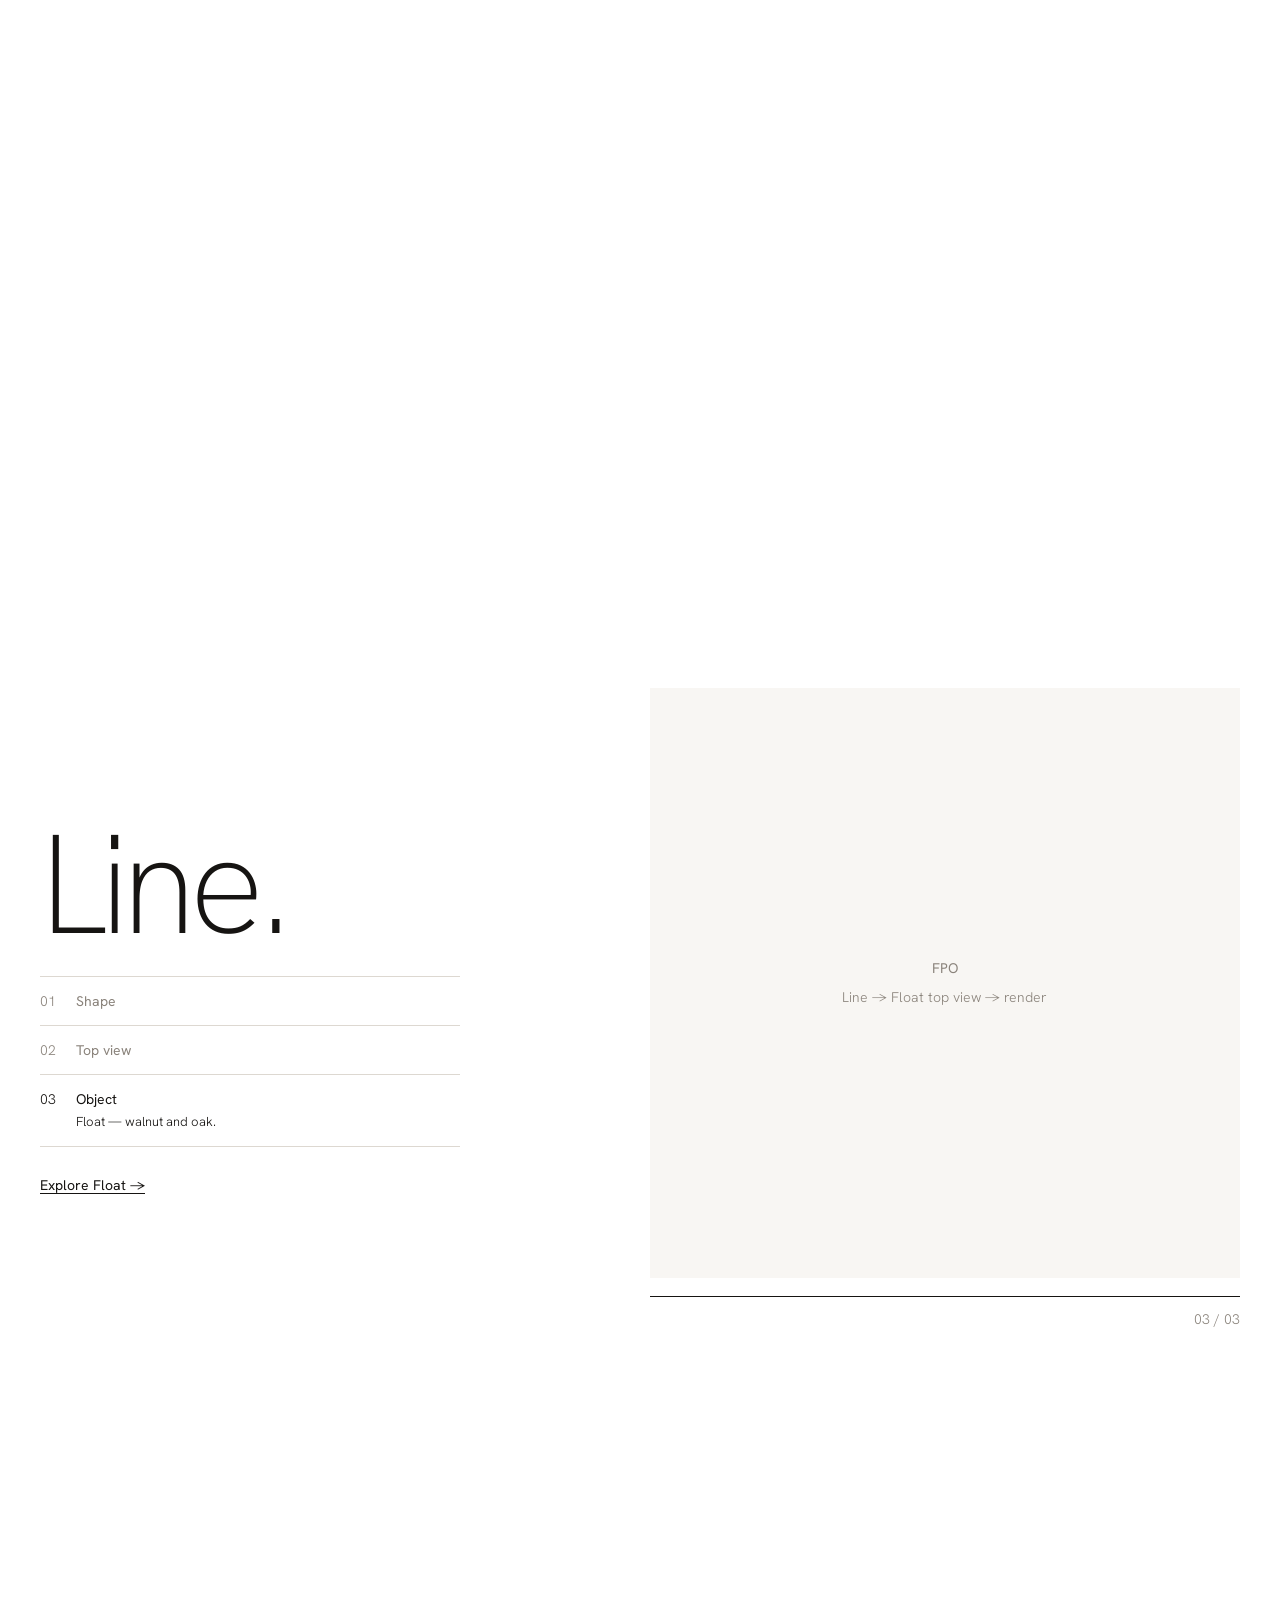
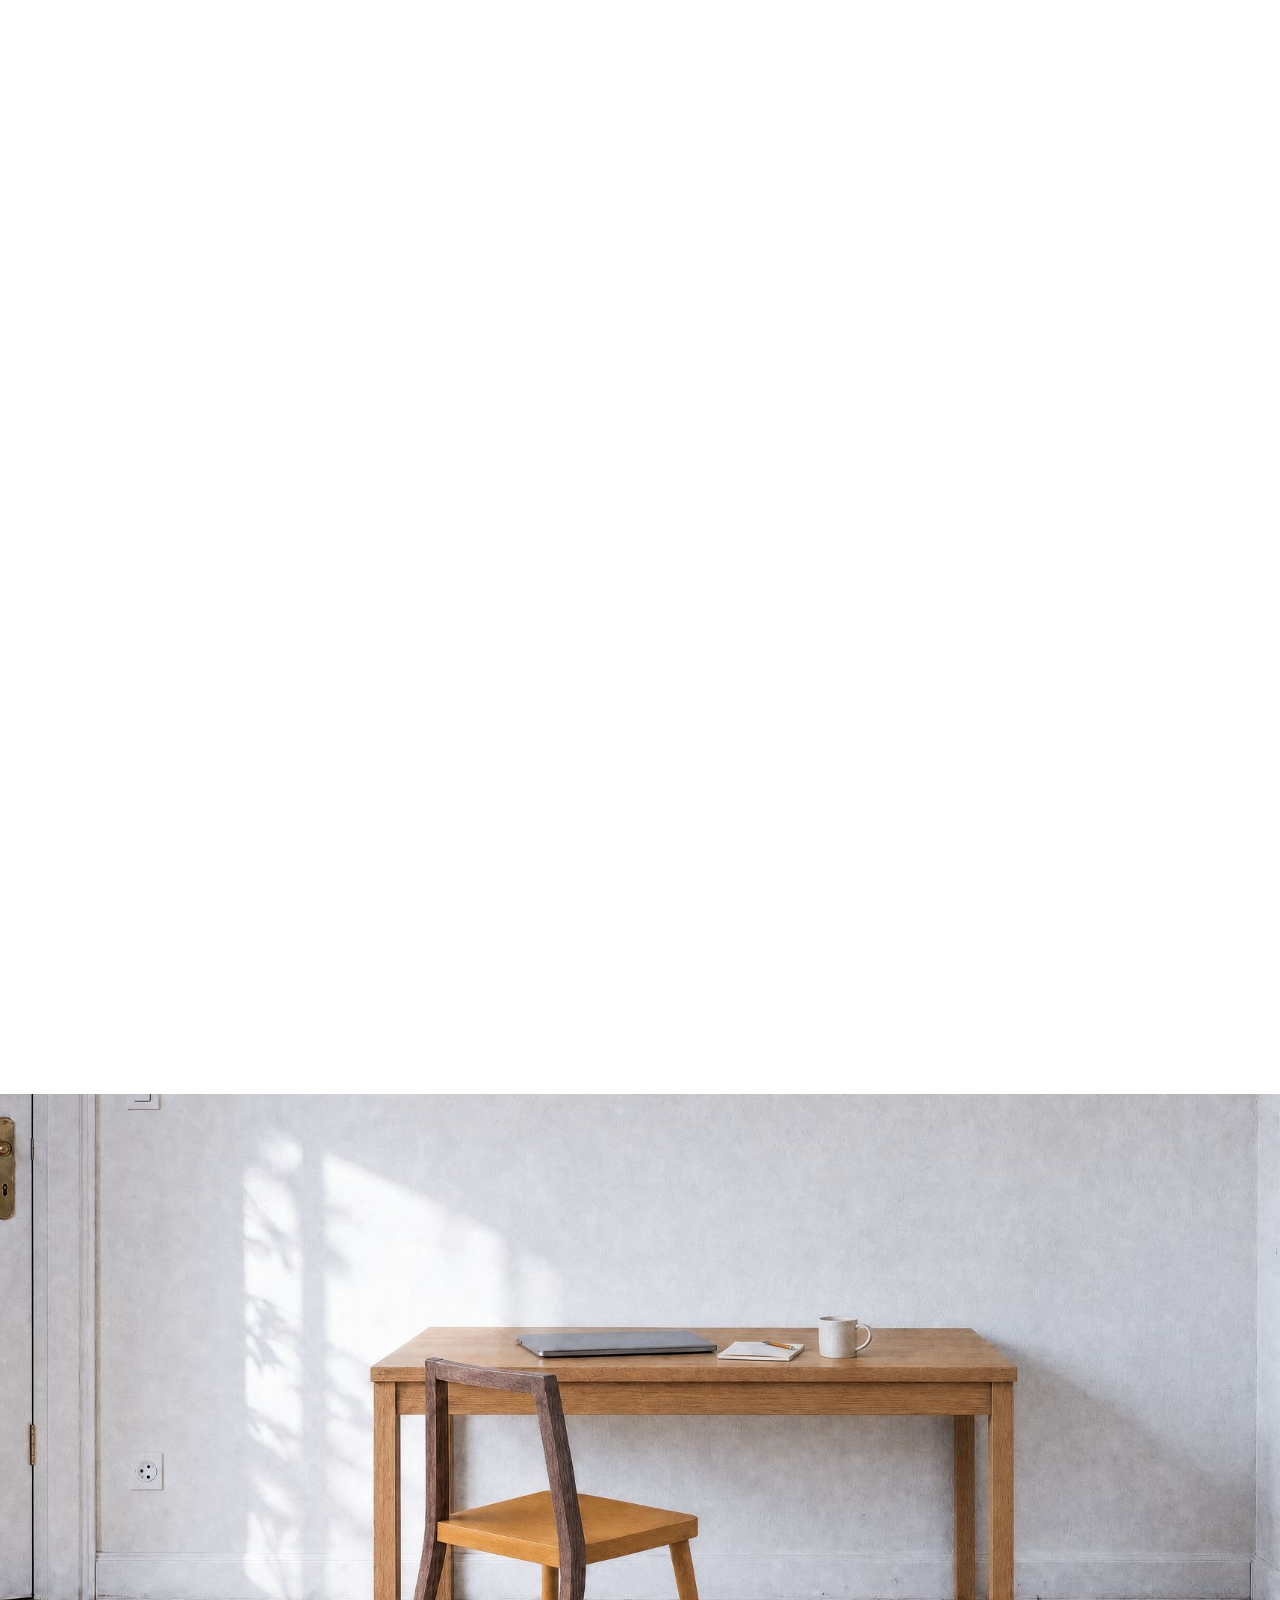
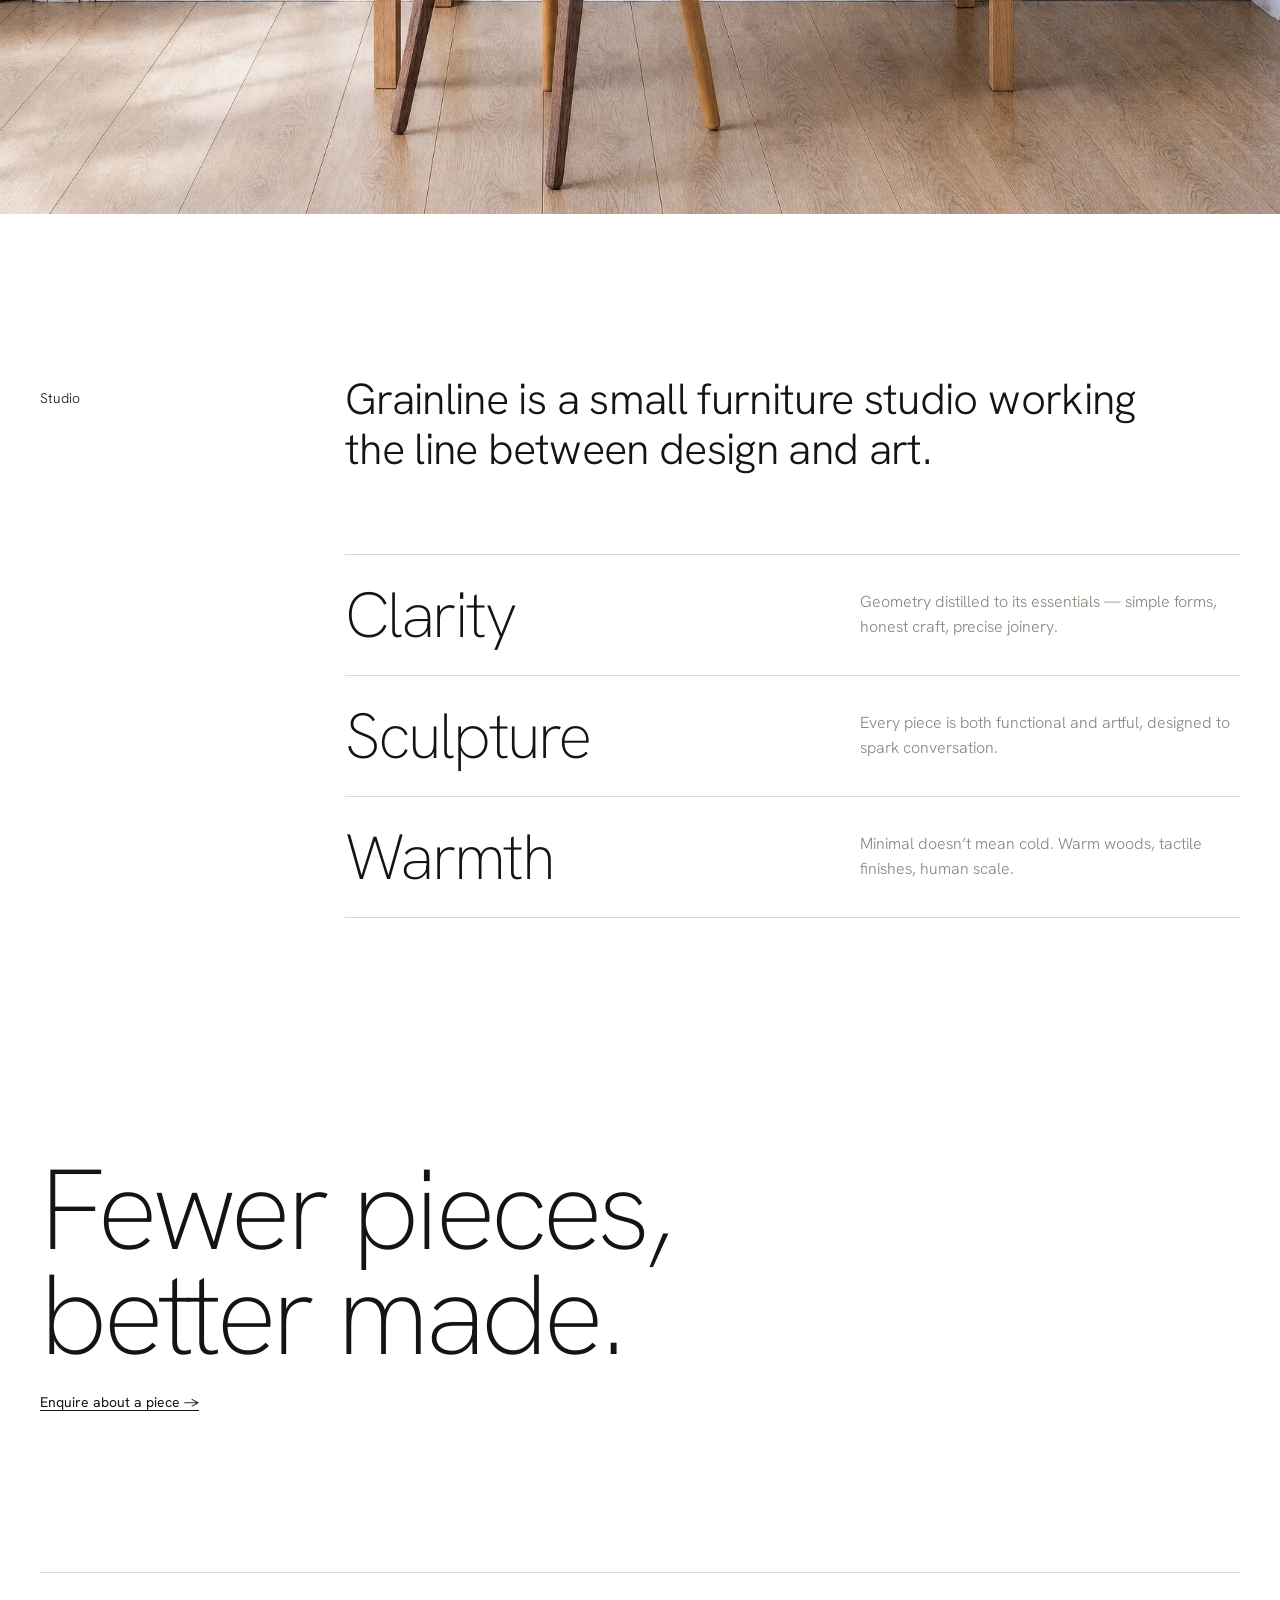
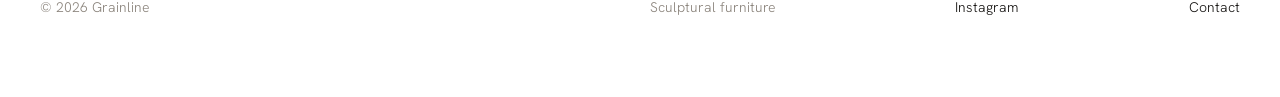
==== commit f216fa86: "Grainline #8 Updates to the homepage section" ====
--- a/index.html
+++ b/index.html
@@ -10,7 +10,7 @@
 <link rel="preconnect" href="https://fonts.gstatic.com" crossorigin>
 <link href="https://fonts.googleapis.com/css2?family=DM+Mono&family=Hanken+Grotesk:wght@200;300;400&display=swap" rel="stylesheet">
 <script>(function(){var d=document.documentElement;if(!matchMedia("(prefers-reduced-motion: reduce)").matches){d.classList.add("rv");setTimeout(function(){if(!window.__rv)d.classList.remove("rv")},2500)}})();</script>
-<link rel="stylesheet" href="css/style.css?v=18">
+<link rel="stylesheet" href="css/style.css?v=20">
 </head>
 <body>
 <header class="nav grid">
@@ -75,11 +75,11 @@
     <div class="beat__stick grid">
       <div class="beat__copy">
         <div class="word">Circle.</div>
-        <ol class="steps"><li><span>01</span><b>Shape</b><span class="desc">It starts as one form — a circle.</span></li><li><span>02</span><b>Top view</b><span class="desc">The circle becomes a backrest; a seat and legs follow.</span></li><li><span>03</span><b>Object</b><span class="desc">Totem — walnut and oak.</span></li></ol>
+        <ol class="steps"><li><span>01</span><b>Shape</b><span class="desc">It starts as one form — a circle.</span></li><li><span>02</span><b>Front view</b><span class="desc">The circle is cut on a diagonal into the backrest; posts, seat and legs draw in.</span></li><li><span>03</span><b>Object</b><span class="desc">Totem — walnut and oak.</span></li></ol>
         <a class="link" href="totem.html">Explore Totem →</a>
       </div>
       <div class="beat__stage">
-        <div class="stage" role="img" aria-label="Totem drawn from a circle"><div class="stage__fpo"><b>FPO</b><span>Circle → Totem top view → render</span></div></div>
+        <div class="stage" data-trace="totem" role="img" aria-label="Totem drawn from a circle"><img src="assets/renders/totem-front-square.jpg" alt="Totem, seen from the front"></div>
         <div class="progress"><i></i></div>
         <div class="counter">01 / 03</div>
       </div>
@@ -143,10 +143,10 @@
   <a href="#">Instagram</a>
   <a href="#">Contact</a>
 </footer>
-<script src="js/reveal.js?v=18" defer></script>
-<script src="js/smooth.js?v=18" defer></script>
-<script src="js/menu.js?v=18" defer></script>
-<script src="js/lineup.js?v=18" defer></script>
-<script src="js/shape.js?v=18" defer></script>
+<script src="js/reveal.js?v=20" defer></script>
+<script src="js/smooth.js?v=20" defer></script>
+<script src="js/menu.js?v=20" defer></script>
+<script src="js/lineup.js?v=20" defer></script>
+<script src="js/shape.js?v=20" defer></script>
 </body>
 </html>
--- a/css/style.css
+++ b/css/style.css
@@ -168,19 +168,25 @@
 .person__img { grid-column: 1 / 8; aspect-ratio: 4 / 5; object-fit: cover; width: 100%; background: var(--cream); }
 .person__text { grid-column: 9 / 13; align-self: end; display: flex; flex-direction: column; gap: 20px; }
 
-/* Construction: the section pins while the parts travel into place. */
+/* Construction: the section pins while the parts travel into place.
+   Copy in columns 1–4, the chair in a 4:3 tile across columns 5–12. */
 .construction { height: 240vh; margin-top: var(--section); }
-.construction__stick { position: sticky; top: 76px; height: calc(100vh - 76px); align-content: center; }
-.construction__label { grid-column: 1 / -1; margin-bottom: 20px; }
-.construction__tile { grid-column: 1 / -1; justify-self: center; position: relative; aspect-ratio: 16 / 9;
-  width: min(100%, calc((100vh - 76px - 120px) * 16 / 9)); background: #F7F6F2; overflow: hidden; }
-.construction__tile img { position: absolute; inset: 0; width: 100%; height: 100%; object-fit: cover; }
-.construction__tile img.piece { inset: auto; object-fit: fill; transform-origin: 0 0; will-change: transform; }
-.construction__tile .assembled { opacity: 0; z-index: 10; }
-.section--tight { padding-top: 40px; }
-.parts { grid-column: 1 / -1; display: grid; grid-template-columns: repeat(3, 1fr); column-gap: var(--g); margin-top: 20px; }
-.parts div { border-top: 1px solid var(--rule); padding-top: 16px; display: flex; flex-direction: column; gap: 8px; }
+.construction__stick { position: sticky; top: 76px; height: calc(100vh - 76px); align-content: center; align-items: start; }
+.construction__copy { grid-column: 1 / span 4; }
+.construction__label { margin-bottom: 24px; }
+.construction__tile { grid-column: 5 / -1; position: relative; aspect-ratio: 4 / 3;
+  width: min(100%, calc((100vh - 76px - 80px) * 4 / 3)); background: #F7F6F2; overflow: hidden; }
+/* The 16:9 render frame, centred in the tile; the empty sides fall outside the crop. */
+.construction__frame { position: absolute; top: 0; left: 50%; height: 100%; aspect-ratio: 16 / 9; transform: translateX(-50%); }
+.construction__frame img { position: absolute; inset: 0; width: 100%; height: 100%; object-fit: cover; }
+.construction__frame img.piece { inset: auto; object-fit: fill; transform-origin: 0 0; will-change: transform; }
+.construction__frame .assembled { opacity: 0; z-index: 10; }
+.parts { display: flex; flex-direction: column; gap: 8px; }
+.parts > div { border-top: 1px solid var(--rule); padding-top: 16px; padding-bottom: 8px; display: flex; flex-direction: column; gap: 8px; }
 .parts p { color: var(--muted); max-width: 360px; }
+/* Each part name starts grey and turns ink as its piece lands. */
+.parts .strong { color: var(--muted); transition: color .5s ease; }
+.parts > .is-set .strong { color: var(--ink); }
 
 .drawing__label { grid-column: 1 / -1; margin-bottom: 20px; }
 .drawing__tile { grid-column: 1 / 9; aspect-ratio: 4 / 3; background: var(--cream); display: flex; align-items: center; justify-content: center; }
@@ -228,7 +234,9 @@
   .viewer__name { font-size: 64px; }
   .viewer__tile .views { bottom: auto; top: 26px; right: 20px; gap: 12px; }
   .viewer__meta { display: none; }
-  .parts { grid-template-columns: 1fr; row-gap: 20px; }
+  .construction__copy, .construction__tile { grid-column: 1 / -1; }
+  .construction__tile { width: 100%; margin-top: 24px; }
+  .parts > div { padding-top: 10px; padding-bottom: 2px; gap: 4px; }
   .compare__item { margin-bottom: 32px; }
   .values li { flex-direction: column; align-items: flex-start; gap: 8px; }
   .footer > * { grid-column: 1 / -1 !important; justify-self: start !important; margin-bottom: 6px; }
@@ -249,8 +257,9 @@
   .viewer__stick { position: static; height: 80vh; }
   .construction { height: auto; }
   .construction__stick { position: static; height: auto; }
-  .construction__tile .exploded, .construction__tile .piece { display: none; }
-  .construction__tile .assembled { opacity: 1; }
+  .construction__frame .exploded, .construction__frame .piece { display: none; }
+  .construction__frame .assembled { opacity: 1; }
+  .parts .strong { color: var(--ink); }
 }
 
 
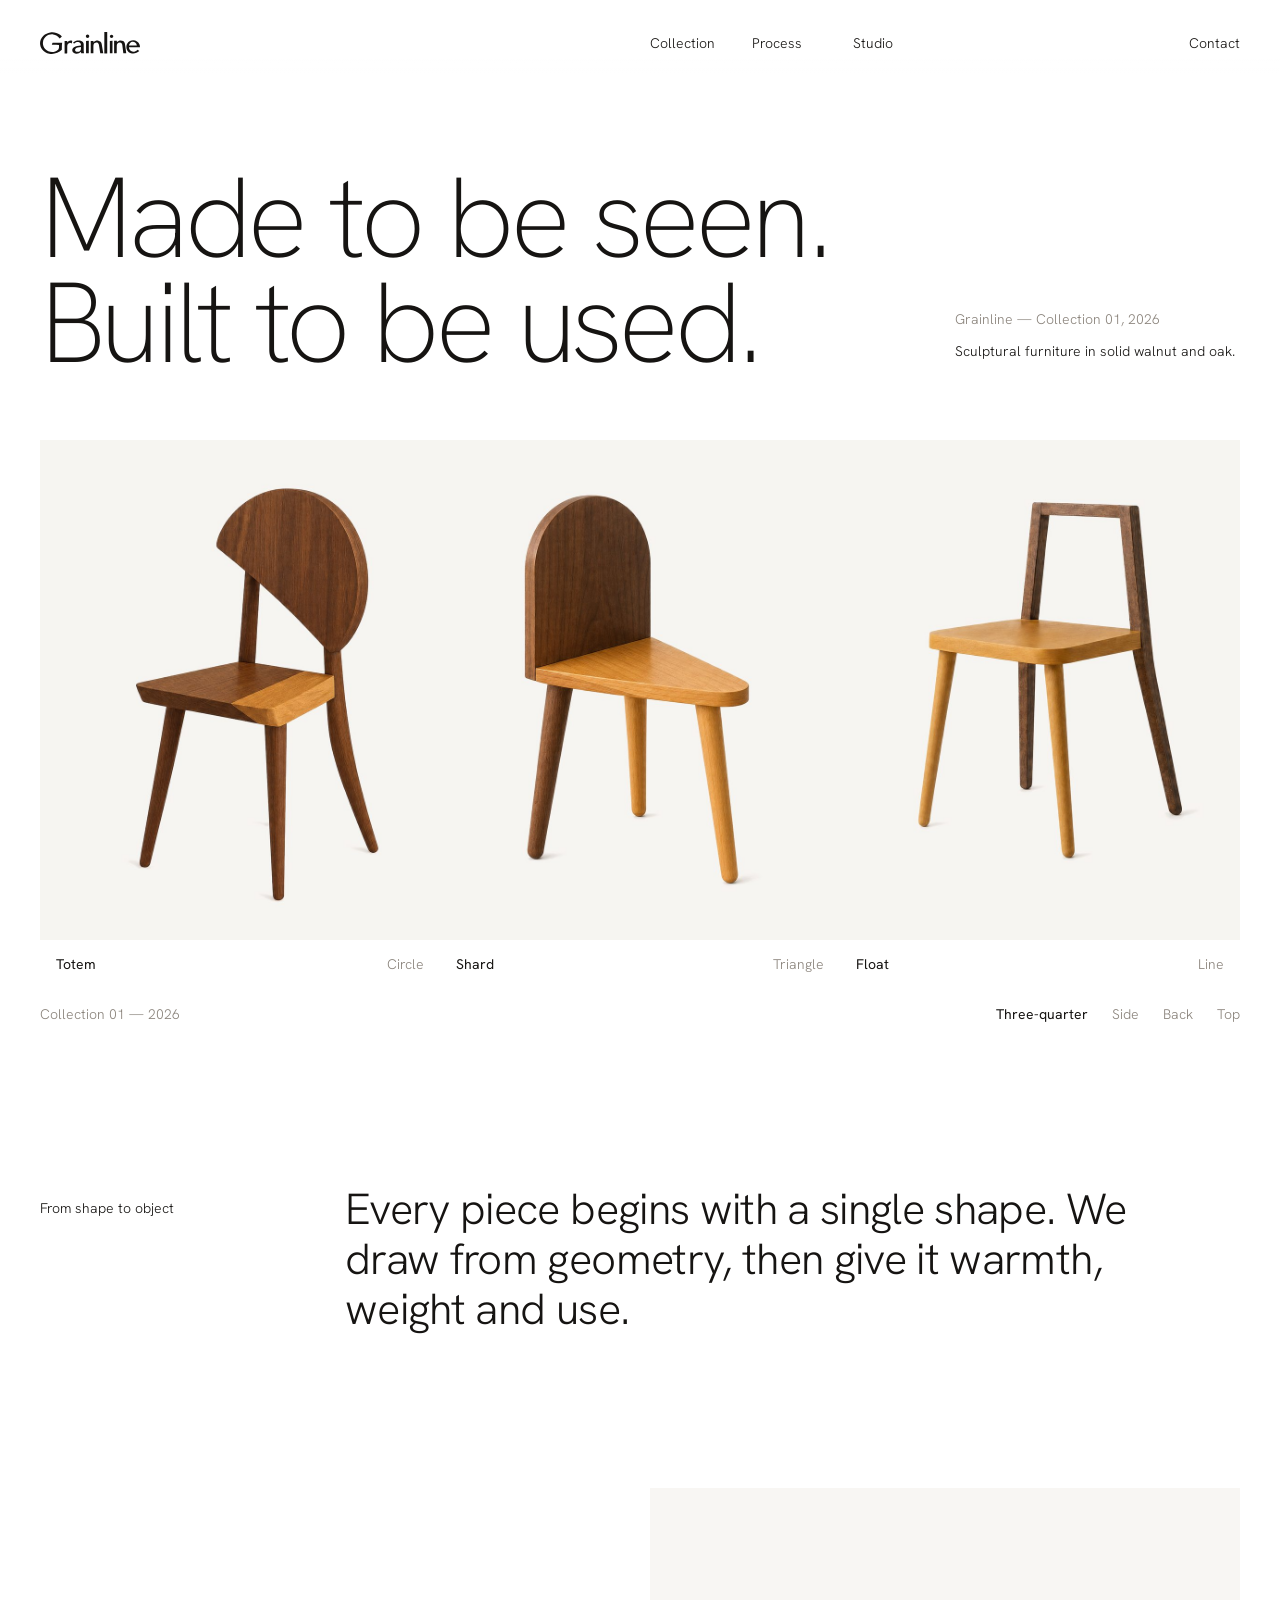
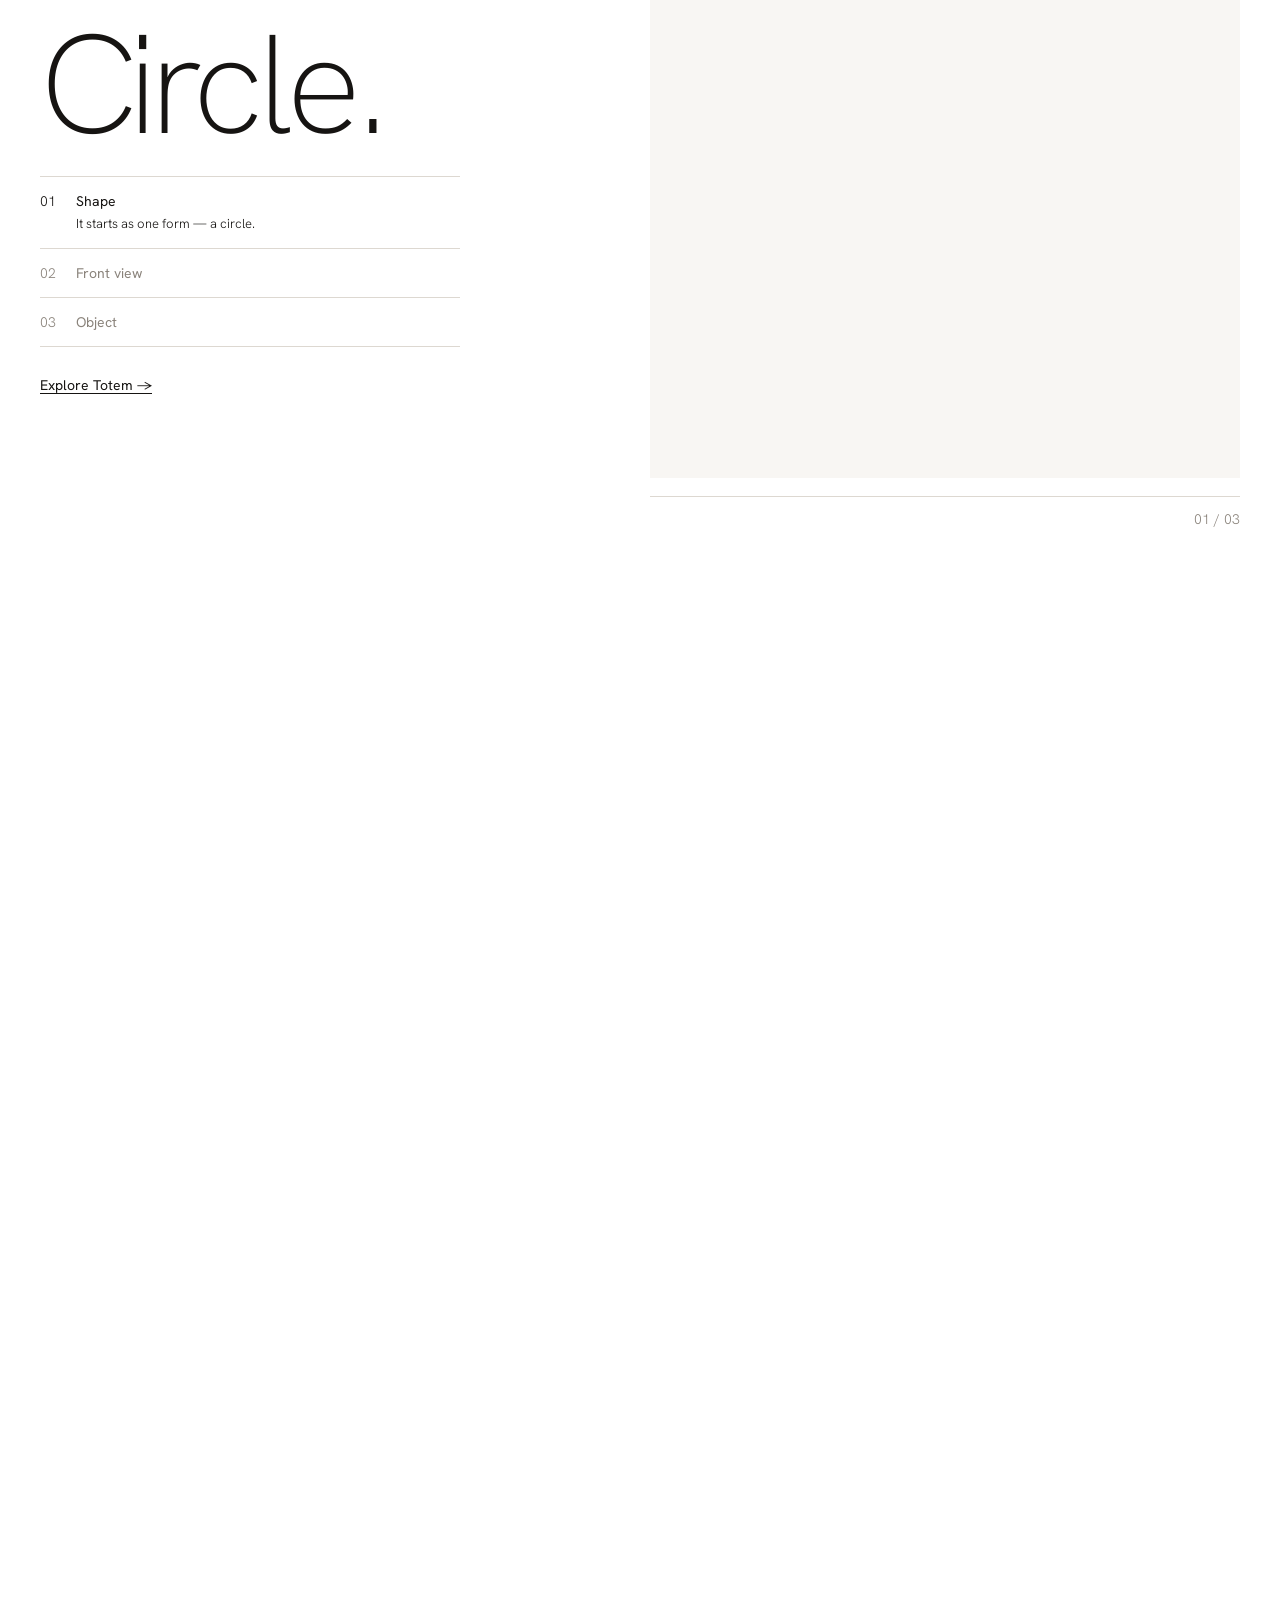
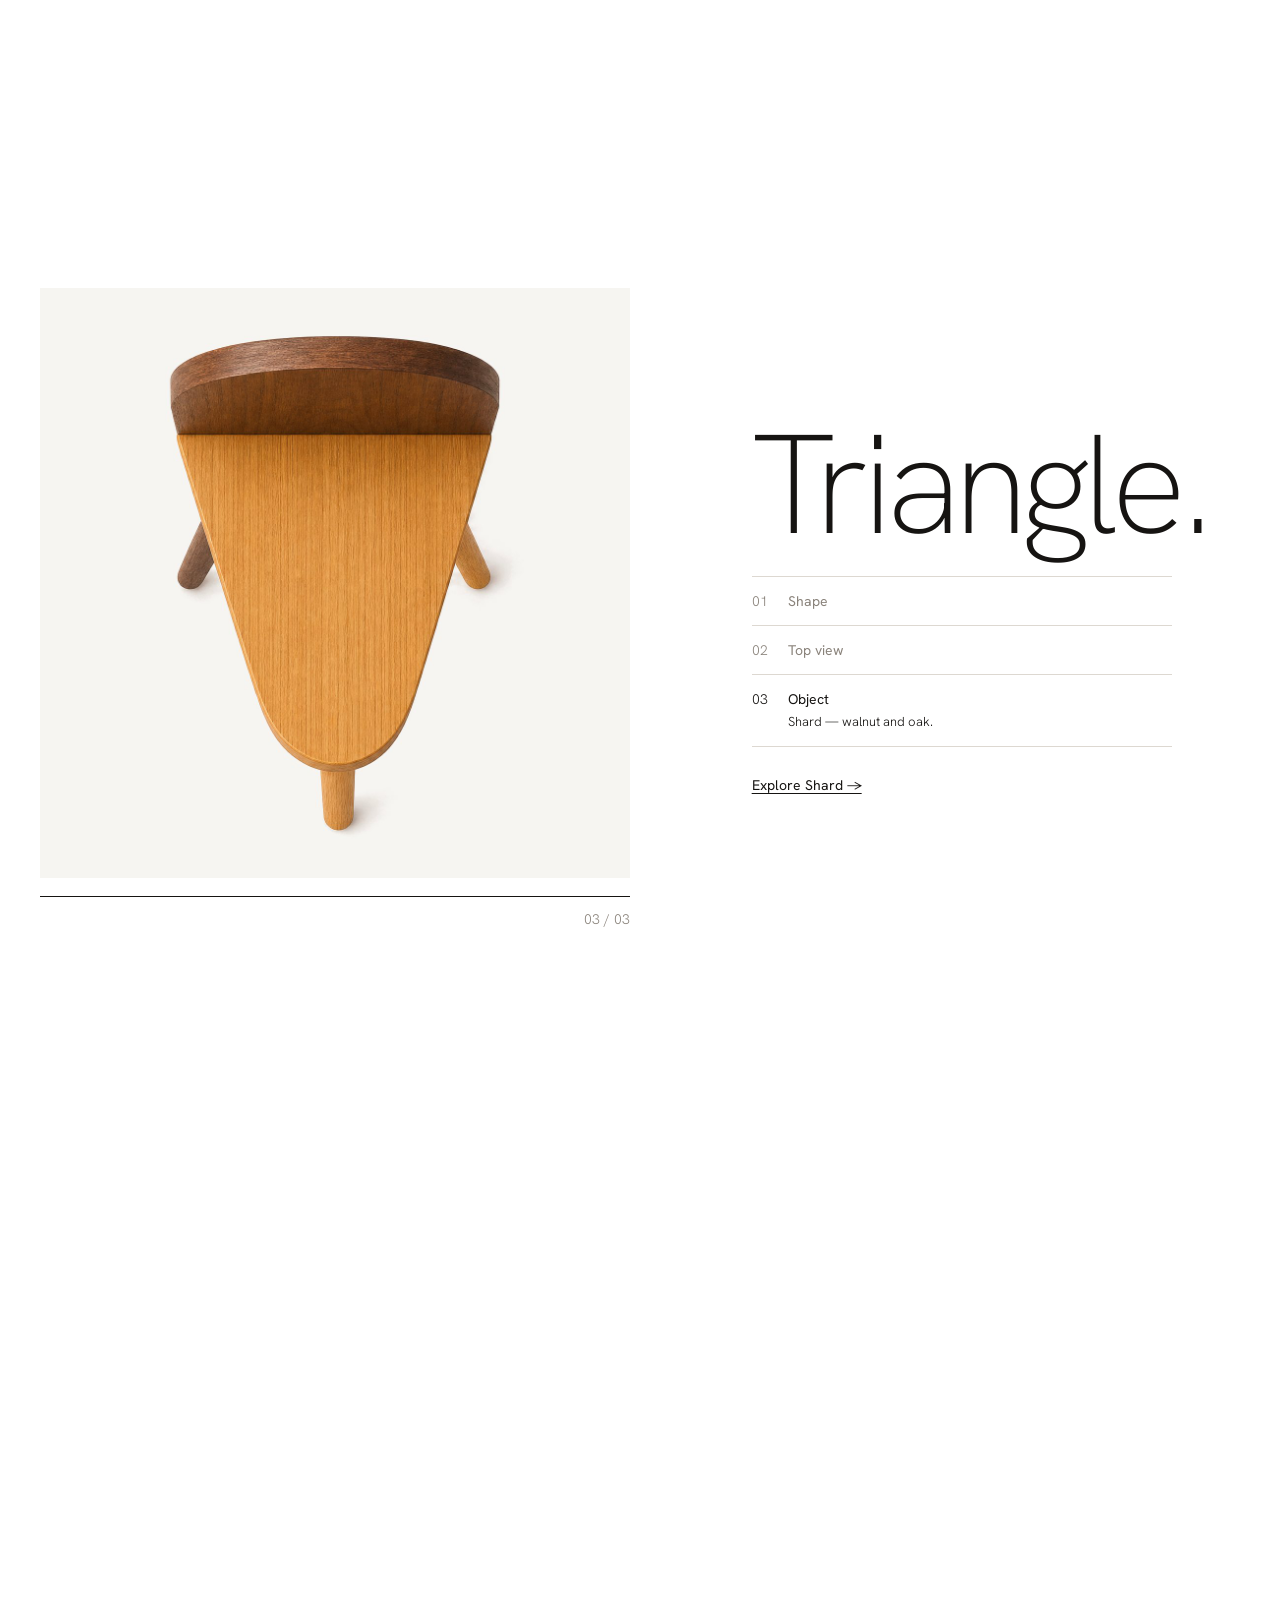
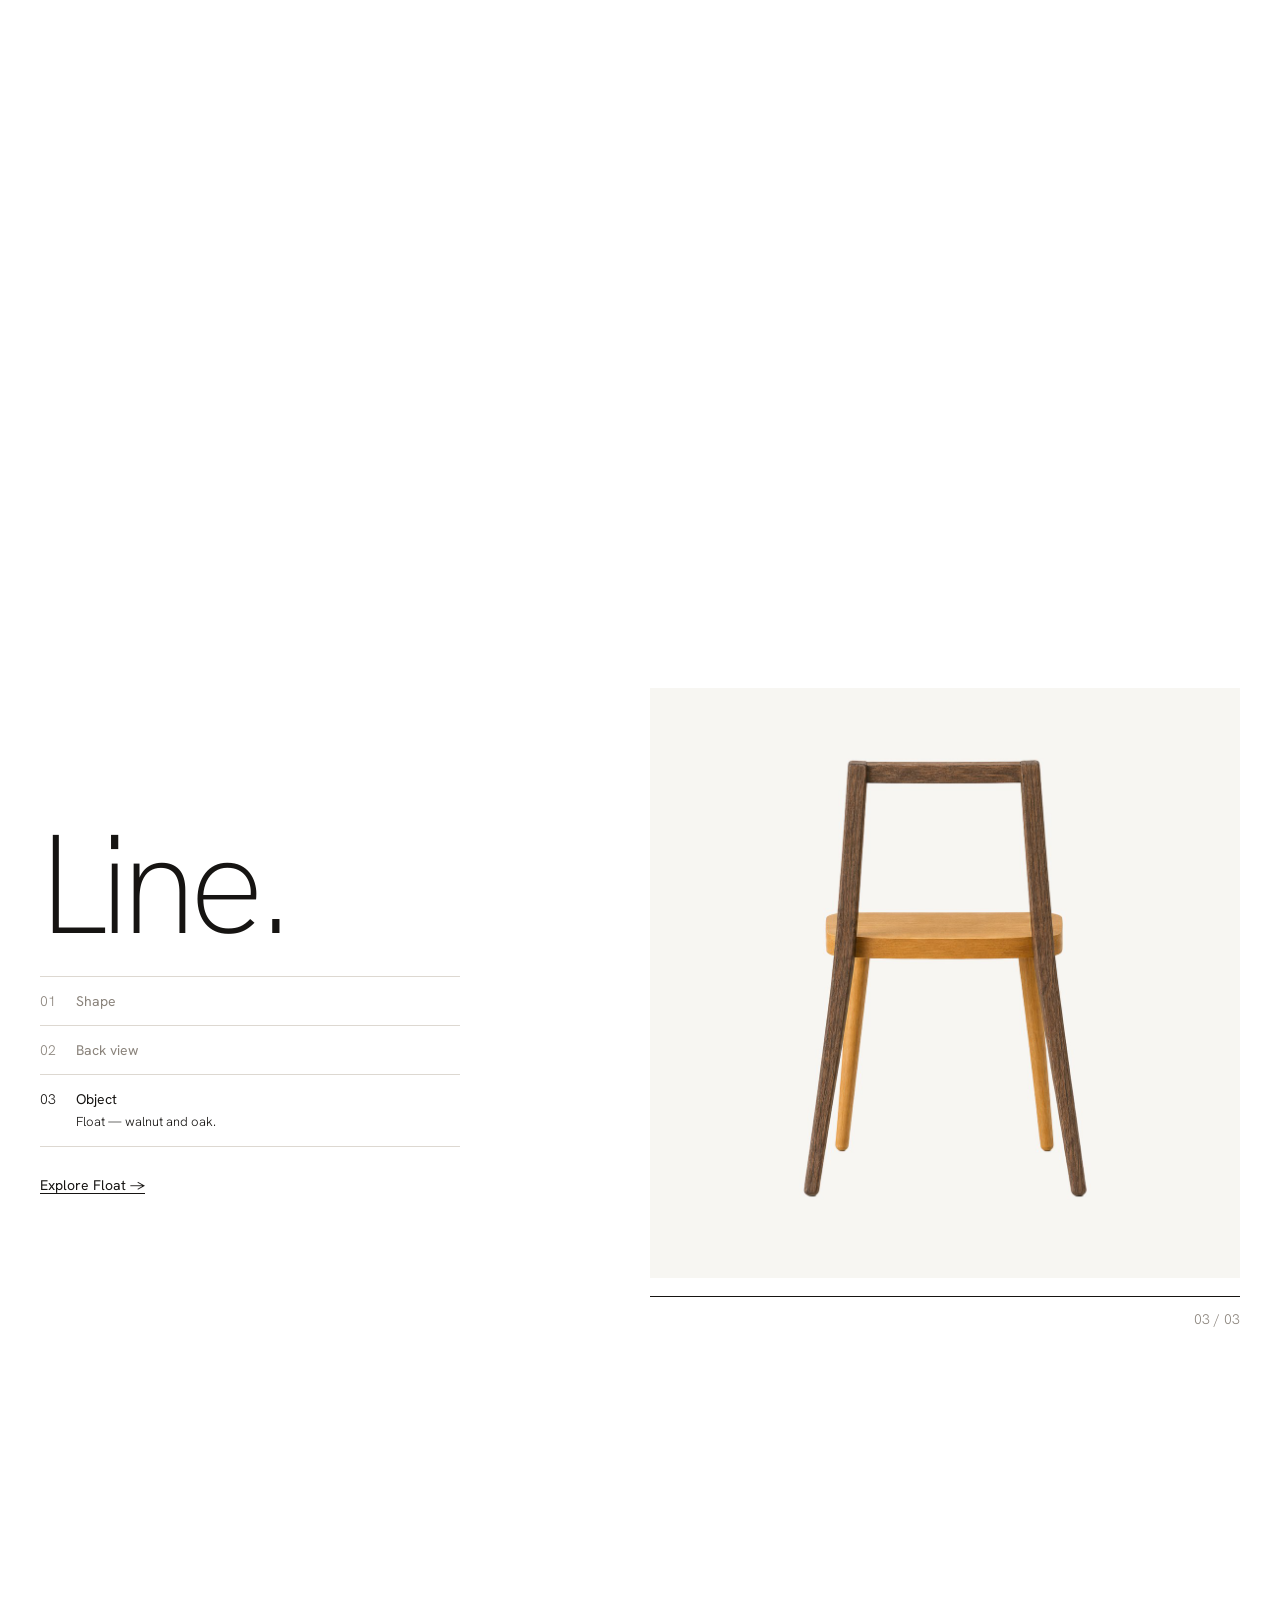
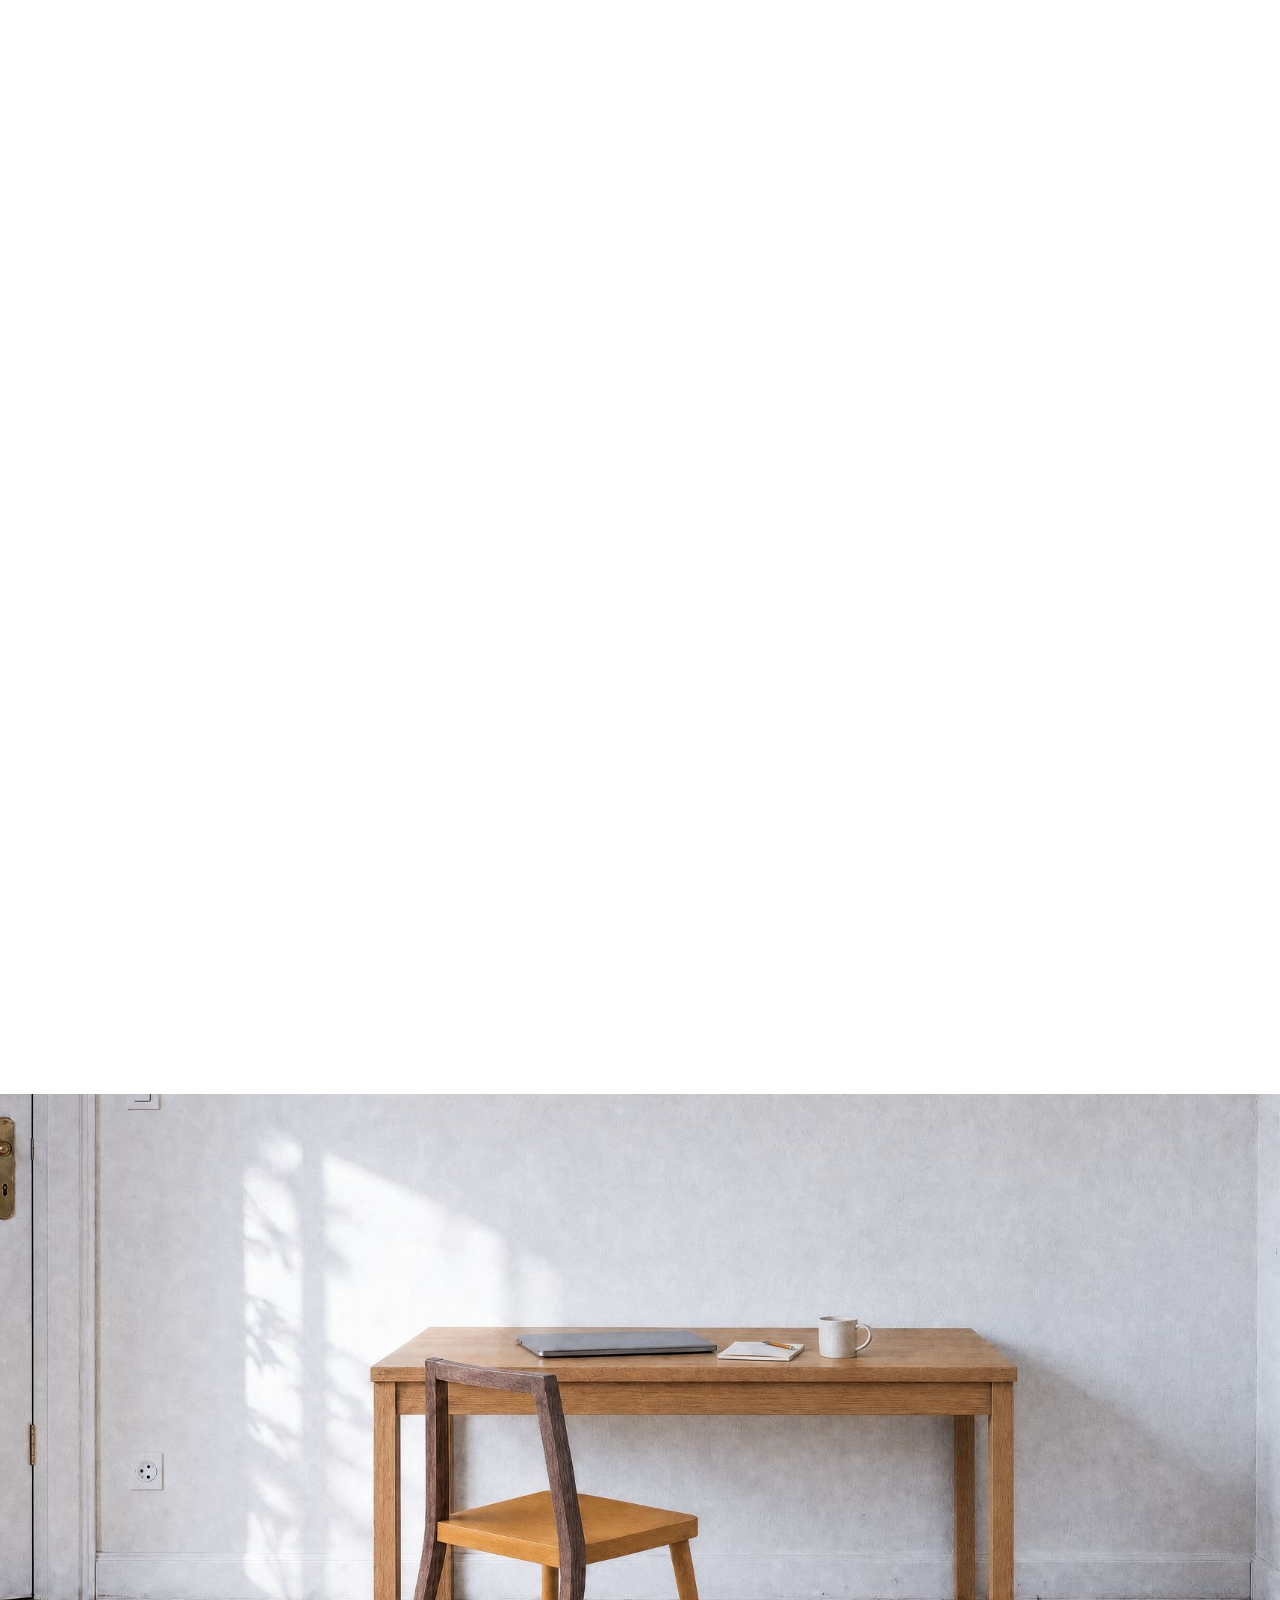
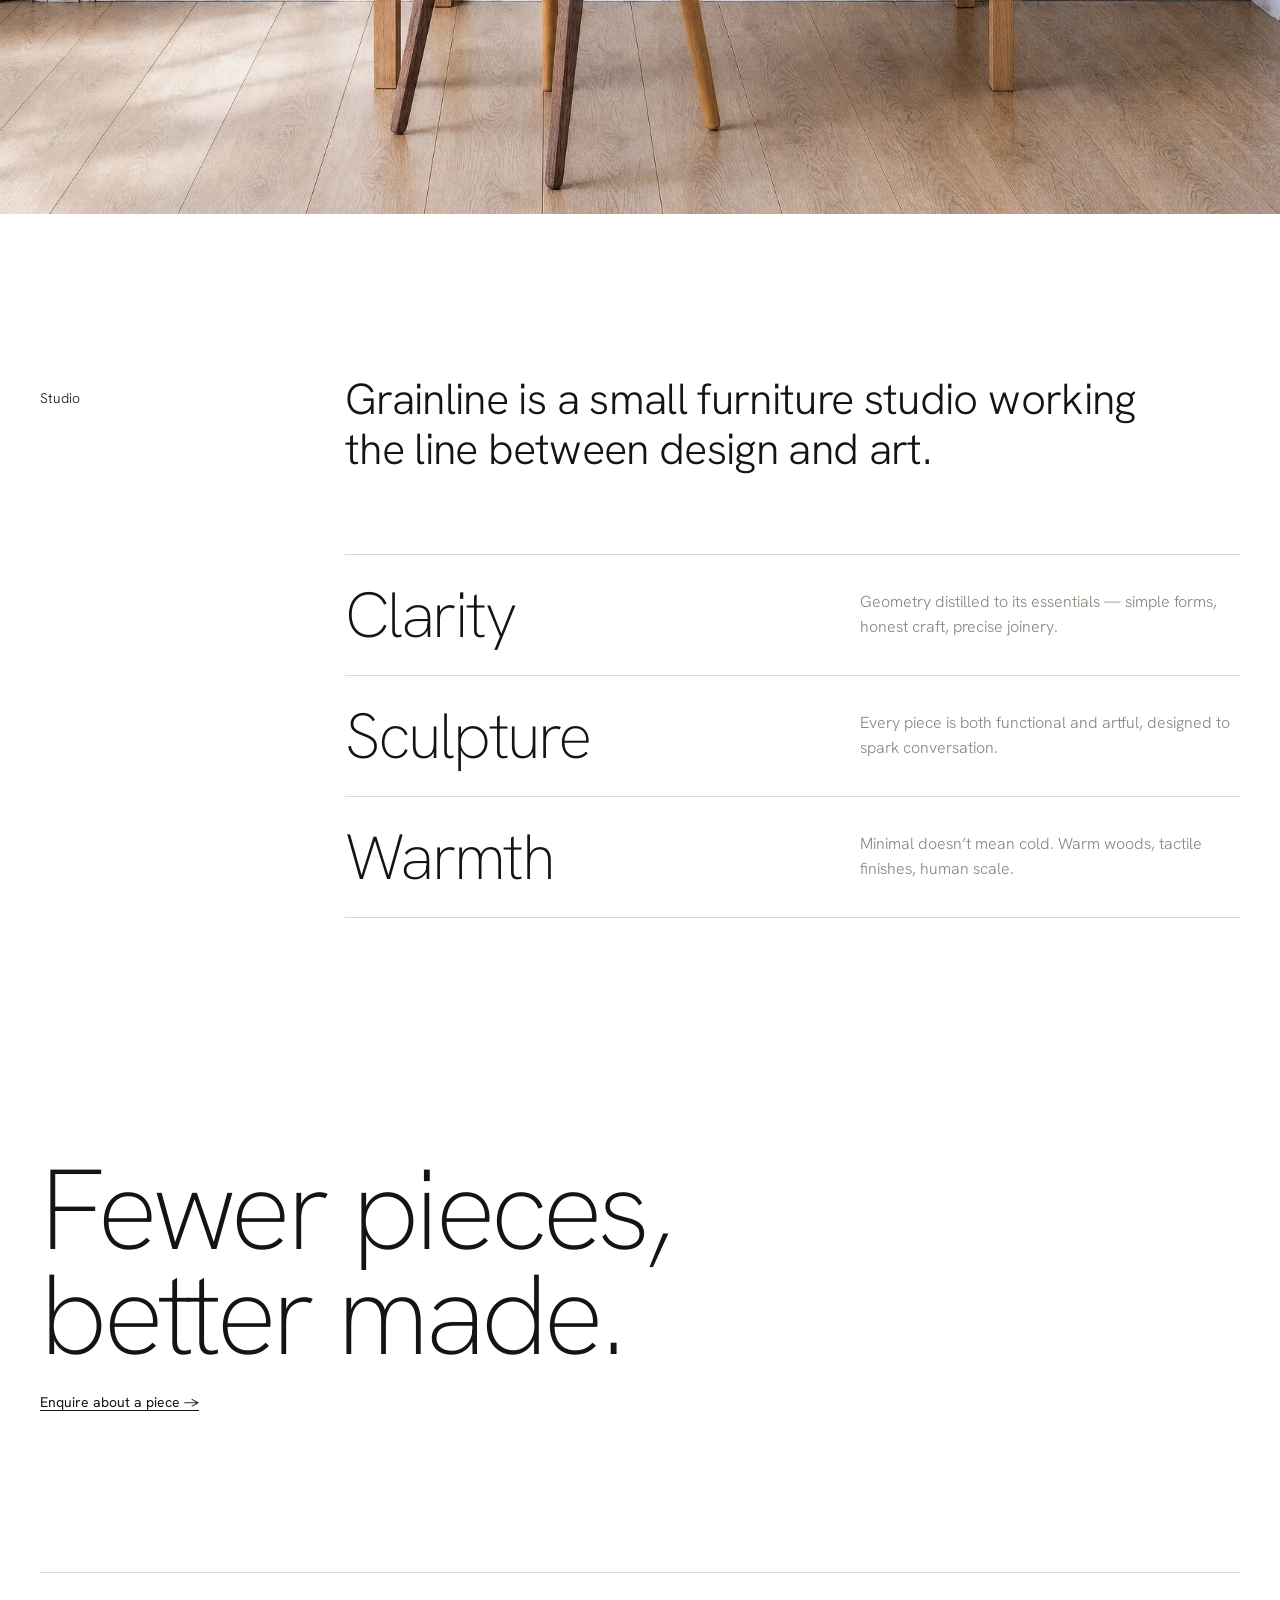
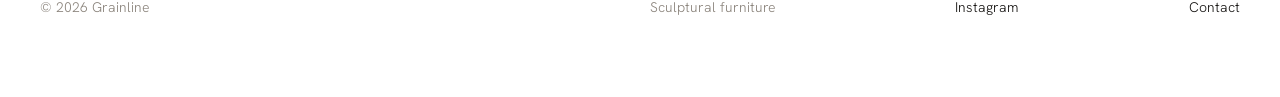
==== commit 95cbf854: "Float Animation Added" ====
--- a/index.html
+++ b/index.html
@@ -10,7 +10,7 @@
 <link rel="preconnect" href="https://fonts.gstatic.com" crossorigin>
 <link href="https://fonts.googleapis.com/css2?family=DM+Mono&family=Hanken+Grotesk:wght@200;300;400&display=swap" rel="stylesheet">
 <script>(function(){var d=document.documentElement;if(!matchMedia("(prefers-reduced-motion: reduce)").matches){d.classList.add("rv");setTimeout(function(){if(!window.__rv)d.classList.remove("rv")},2500)}})();</script>
-<link rel="stylesheet" href="css/style.css?v=20">
+<link rel="stylesheet" href="css/style.css?v=22">
 </head>
 <body>
 <header class="nav grid">
@@ -107,11 +107,11 @@
     <div class="beat__stick grid">
       <div class="beat__copy">
         <div class="word">Line.</div>
-        <ol class="steps"><li><span>01</span><b>Shape</b><span class="desc">It starts as one form — a line.</span></li><li><span>02</span><b>Top view</b><span class="desc">The line becomes a frame; a seat floats within it.</span></li><li><span>03</span><b>Object</b><span class="desc">Float — walnut and oak.</span></li></ol>
+        <ol class="steps"><li><span>01</span><b>Shape</b><span class="desc">It starts as one form — a line.</span></li><li><span>02</span><b>Back view</b><span class="desc">The line folds into the frame; the seat and front legs draw in.</span></li><li><span>03</span><b>Object</b><span class="desc">Float — walnut and oak.</span></li></ol>
         <a class="link" href="float.html">Explore Float →</a>
       </div>
       <div class="beat__stage">
-        <div class="stage" role="img" aria-label="Float drawn from a line"><div class="stage__fpo"><b>FPO</b><span>Line → Float top view → render</span></div></div>
+        <div class="stage" data-trace="float" role="img" aria-label="Float drawn from a line"><img src="assets/renders/float-back-square.jpg" alt="Float, seen from the back"></div>
         <div class="progress"><i></i></div>
         <div class="counter">01 / 03</div>
       </div>
@@ -143,10 +143,10 @@
   <a href="#">Instagram</a>
   <a href="#">Contact</a>
 </footer>
-<script src="js/reveal.js?v=20" defer></script>
-<script src="js/smooth.js?v=20" defer></script>
-<script src="js/menu.js?v=20" defer></script>
-<script src="js/lineup.js?v=20" defer></script>
-<script src="js/shape.js?v=20" defer></script>
+<script src="js/reveal.js?v=22" defer></script>
+<script src="js/smooth.js?v=22" defer></script>
+<script src="js/menu.js?v=22" defer></script>
+<script src="js/lineup.js?v=22" defer></script>
+<script src="js/shape.js?v=22" defer></script>
 </body>
 </html>
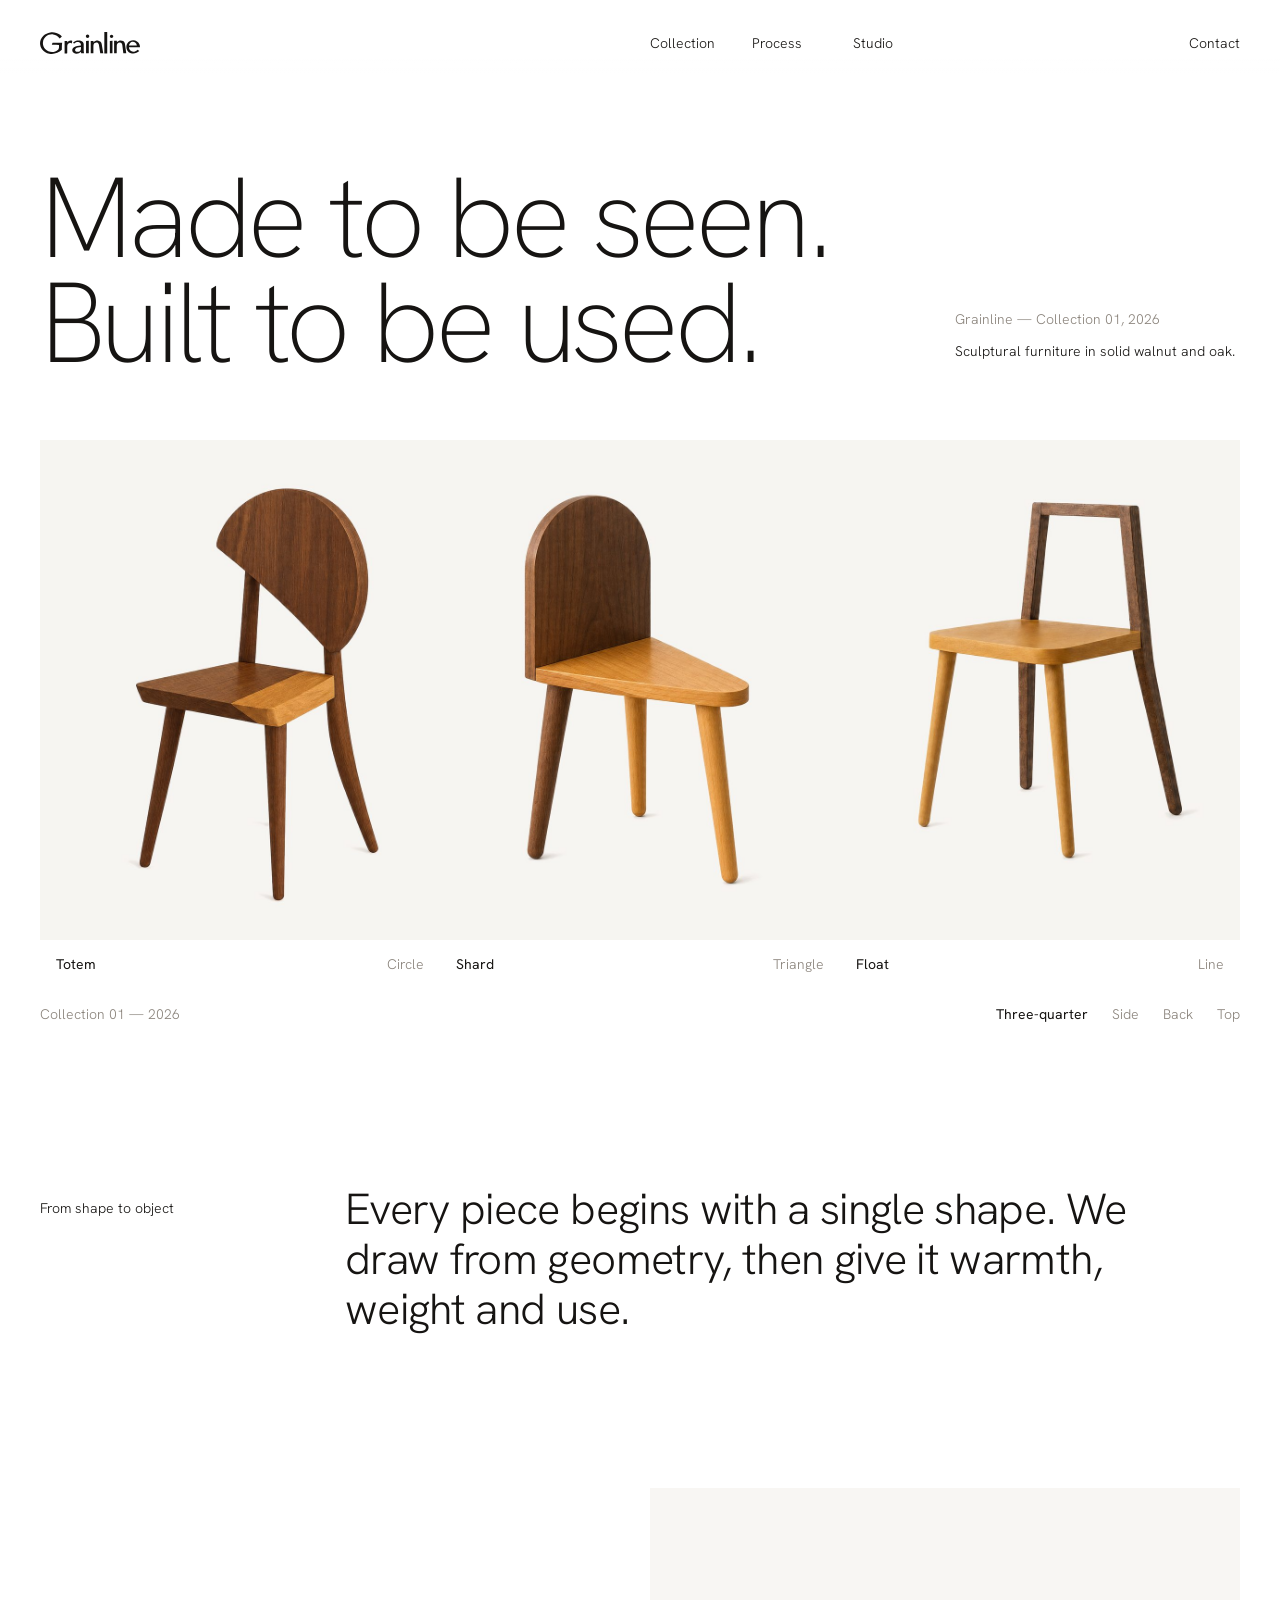
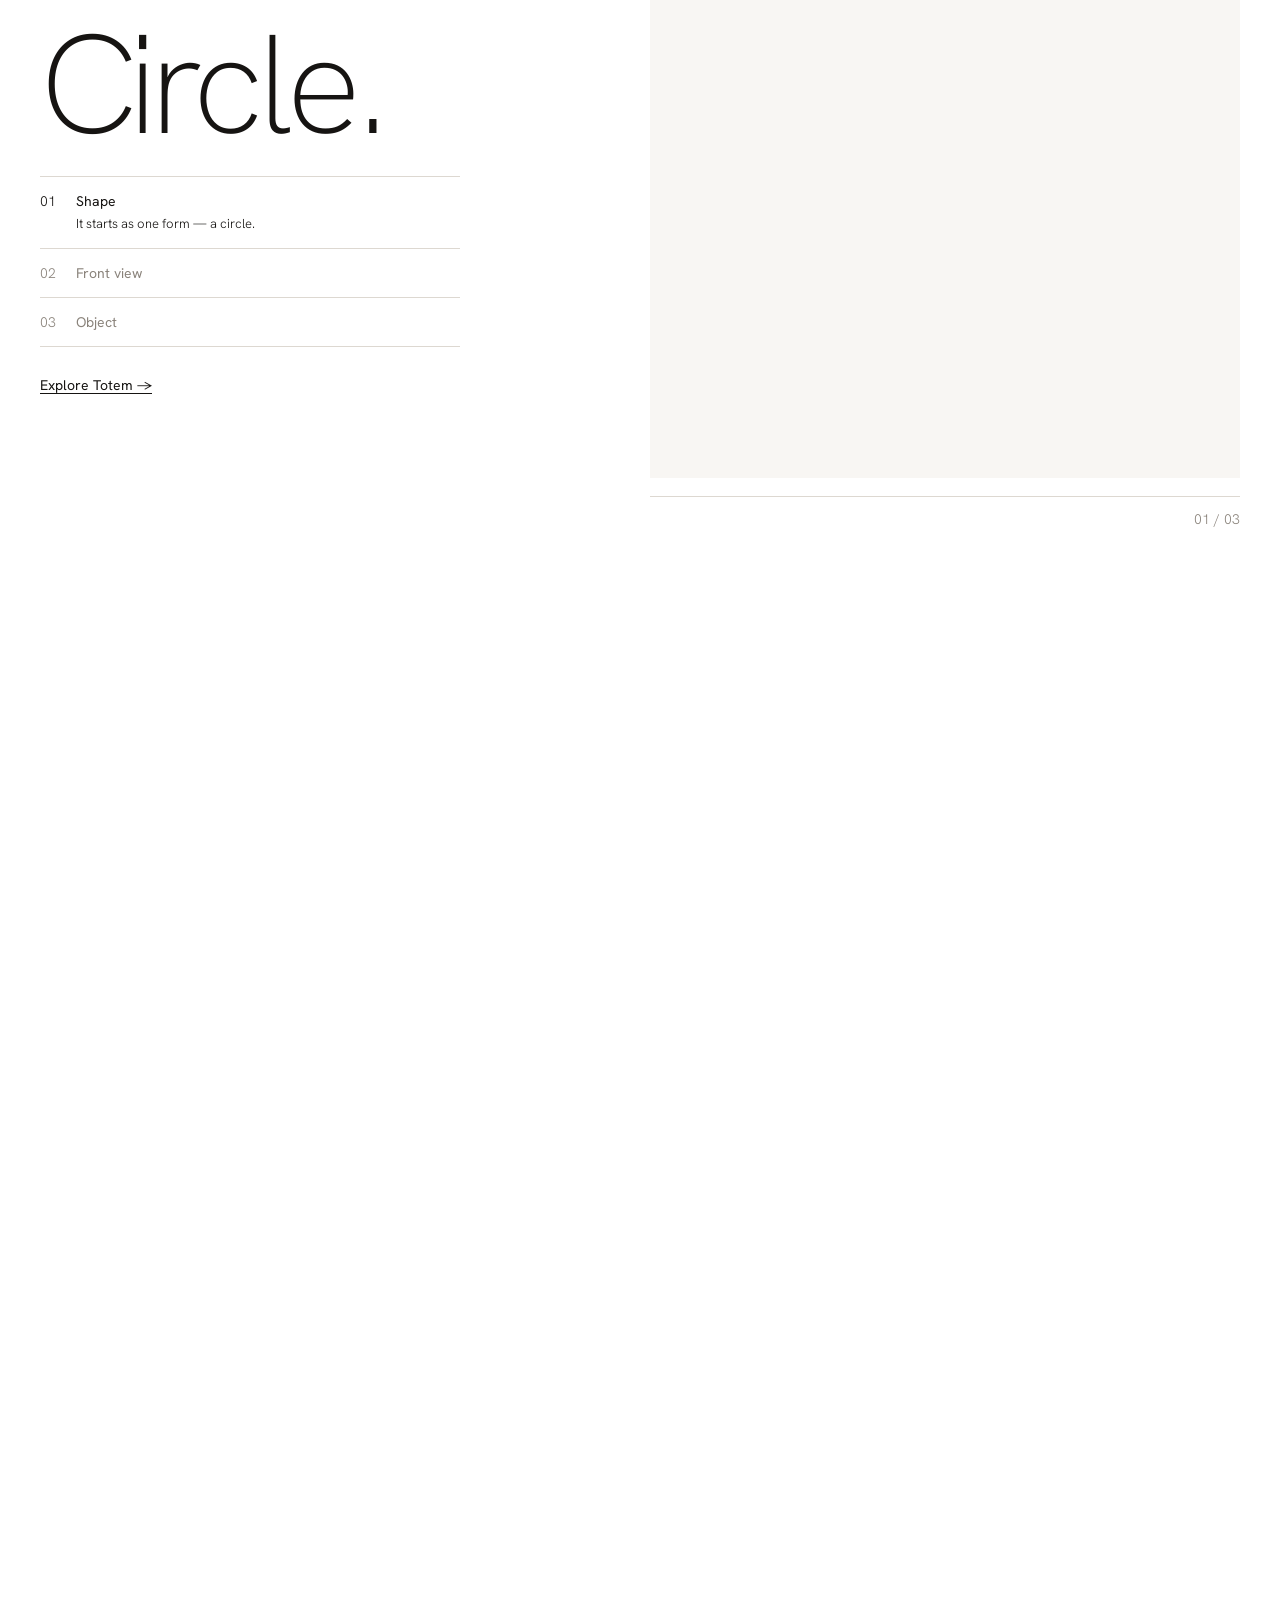
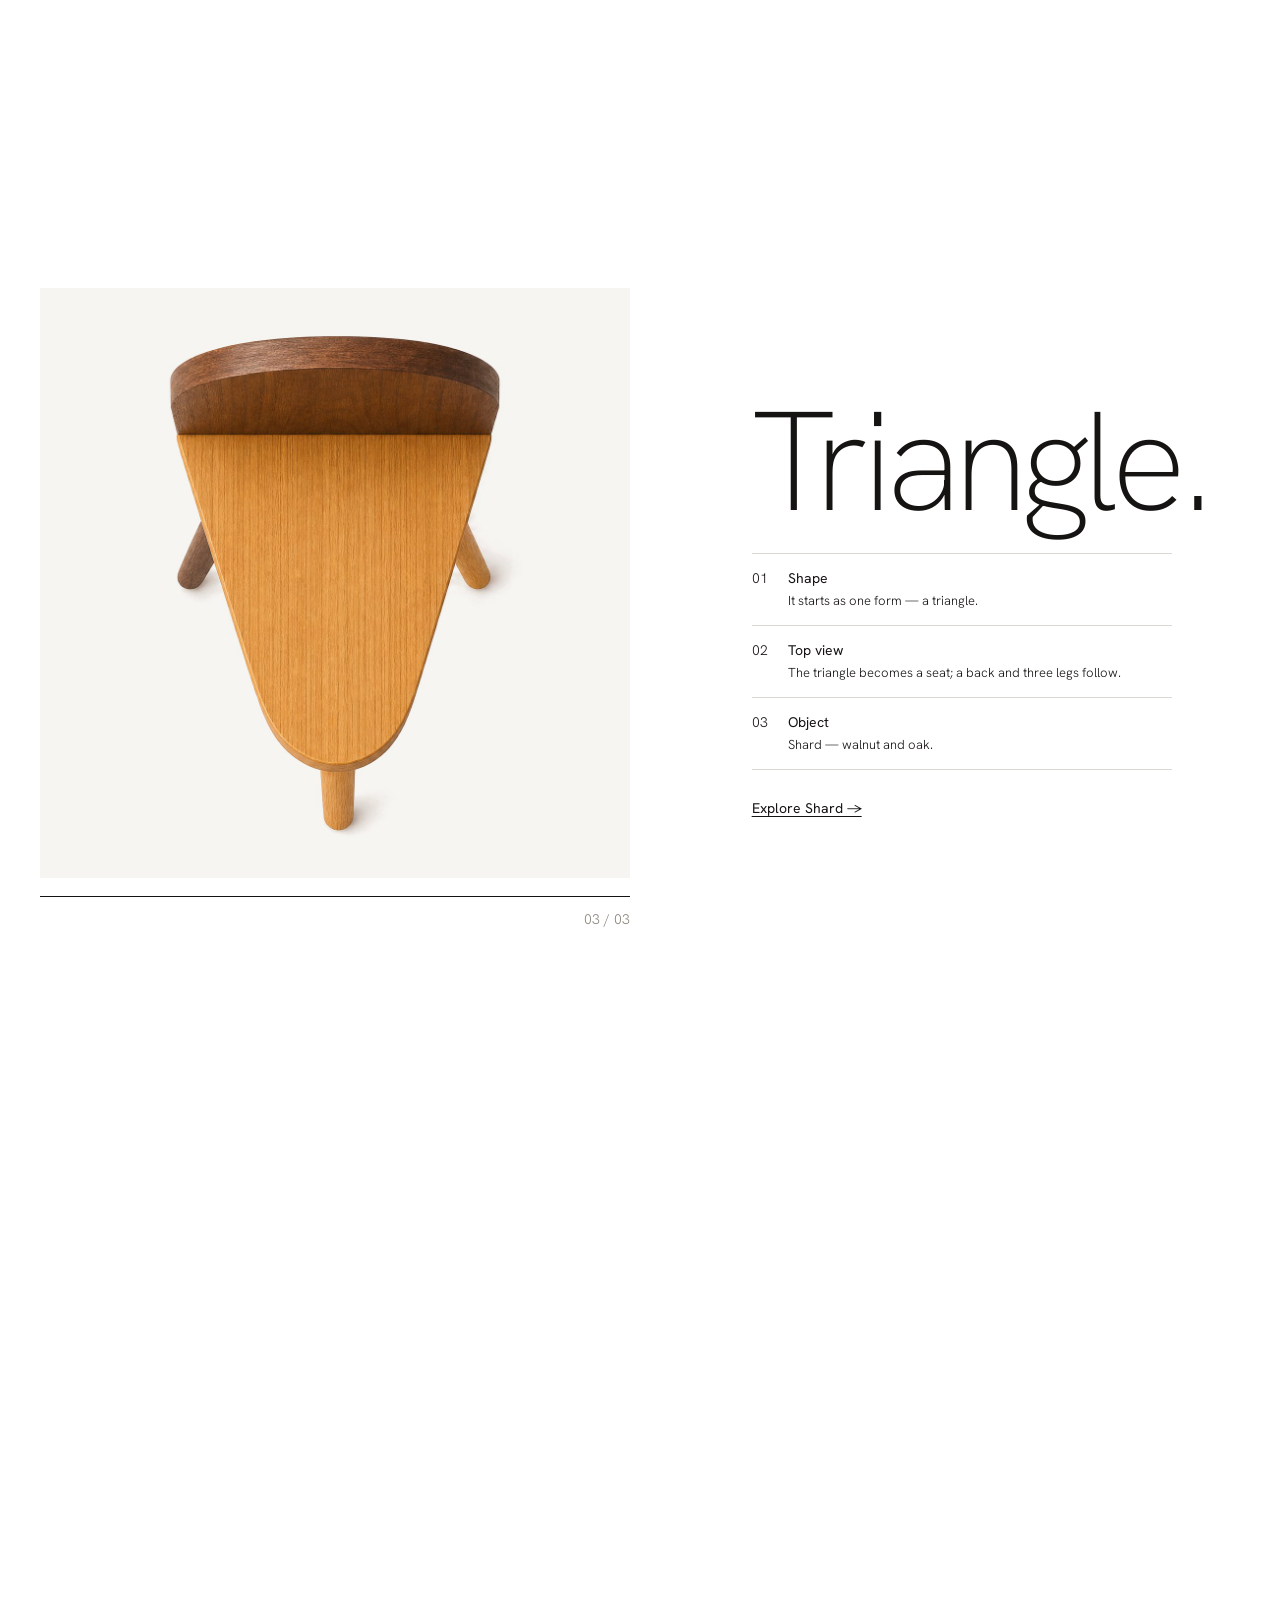
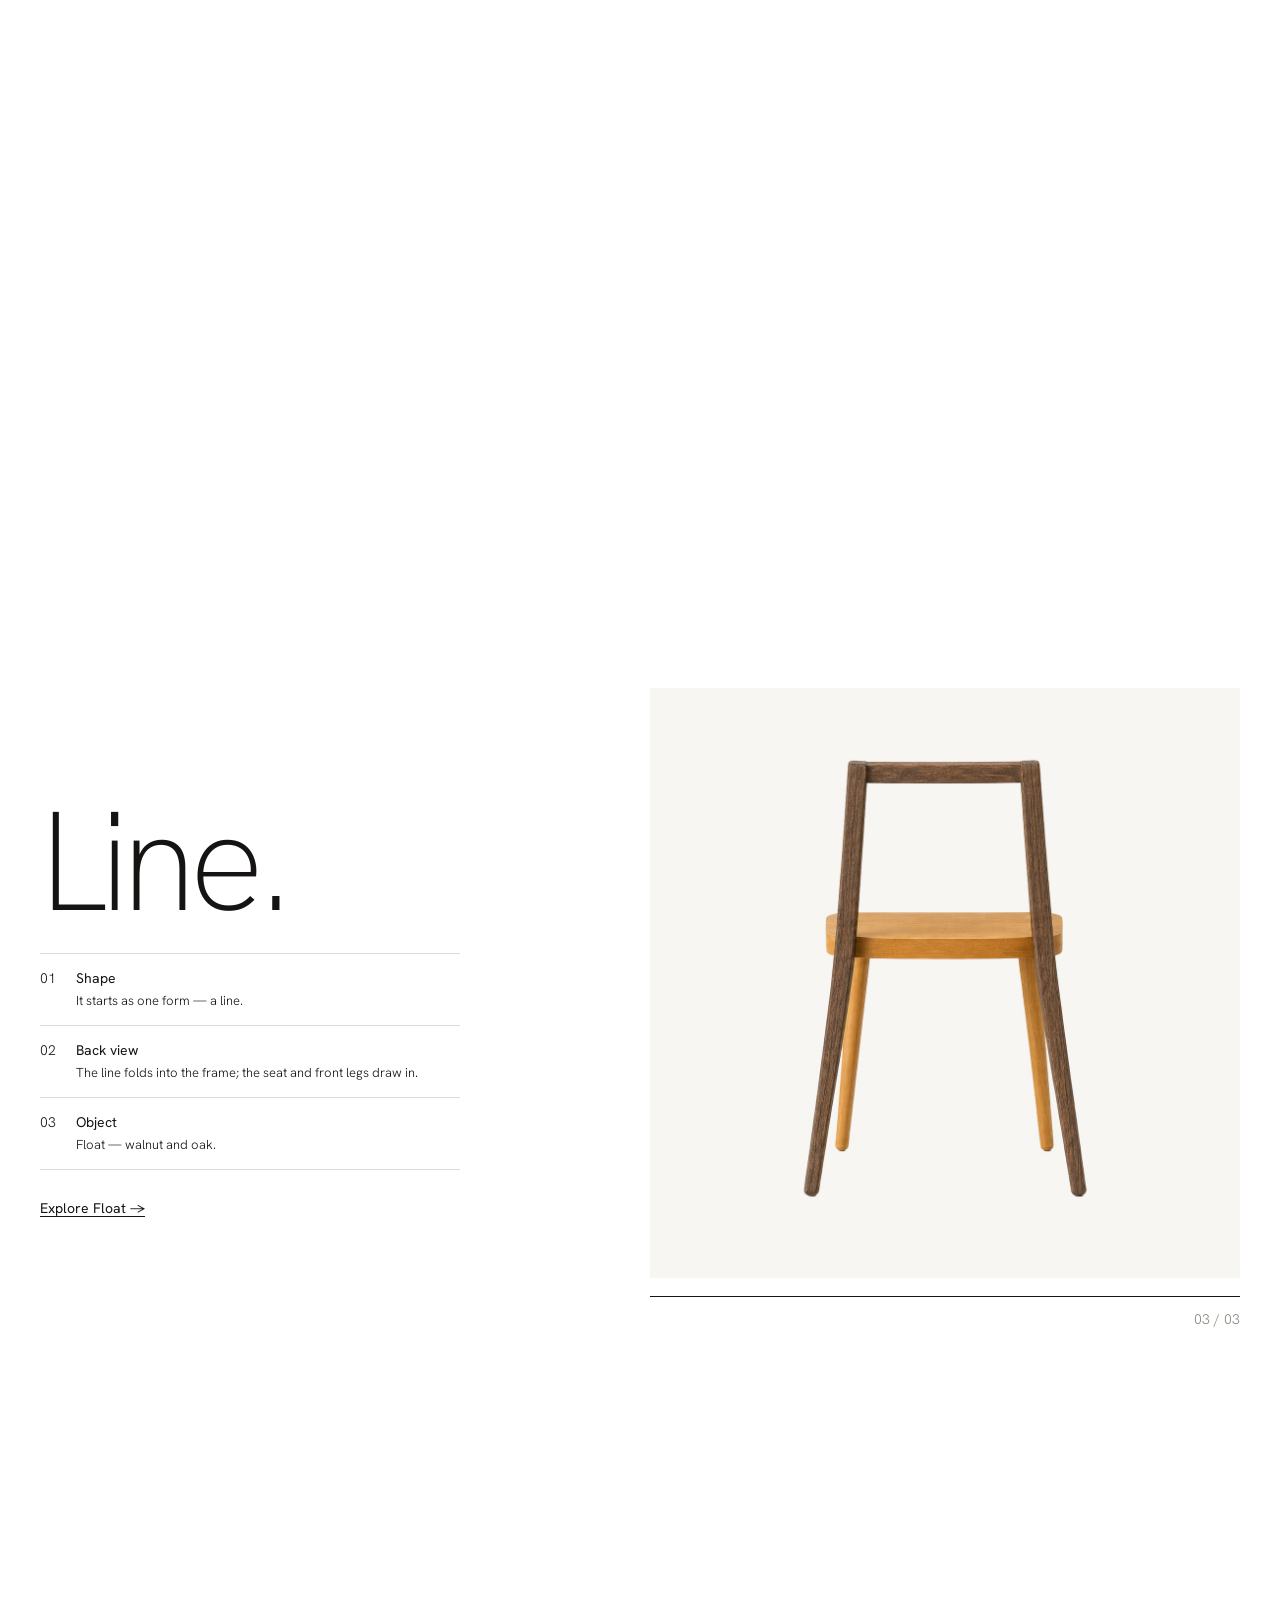
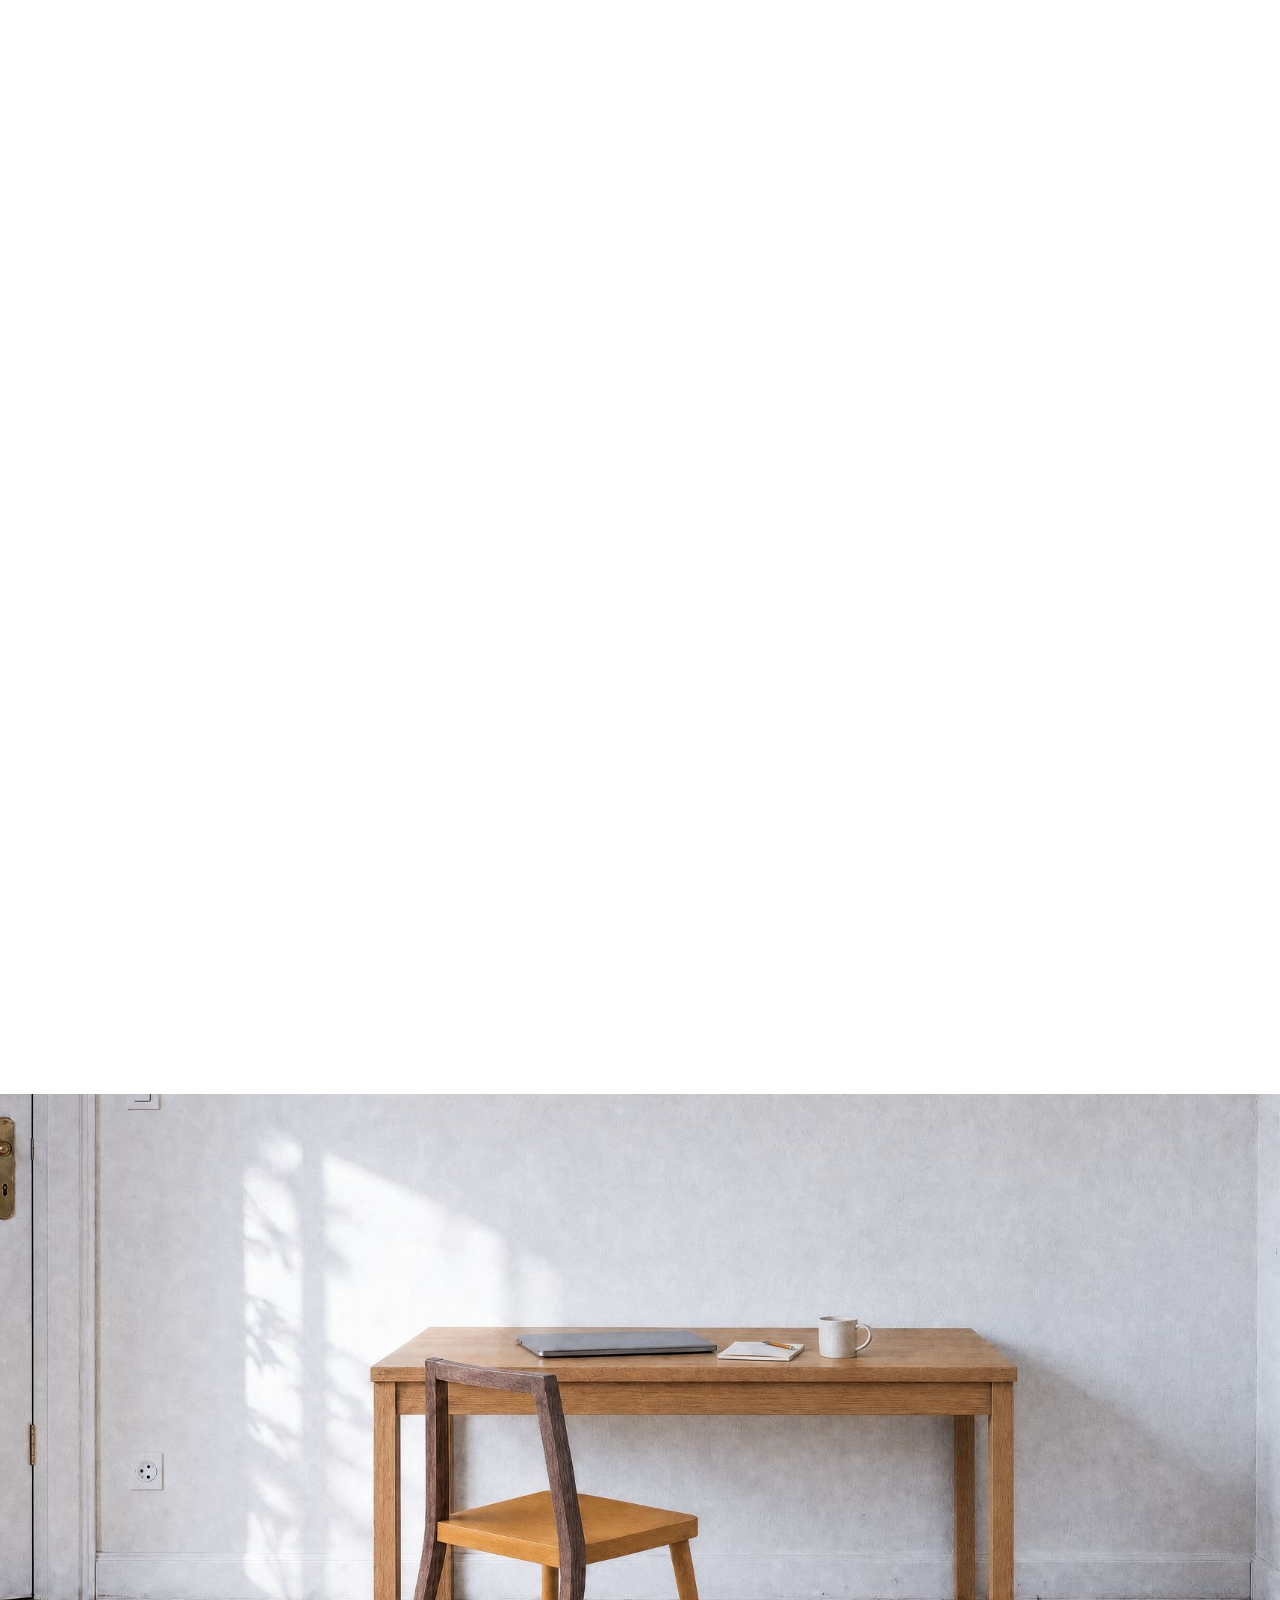
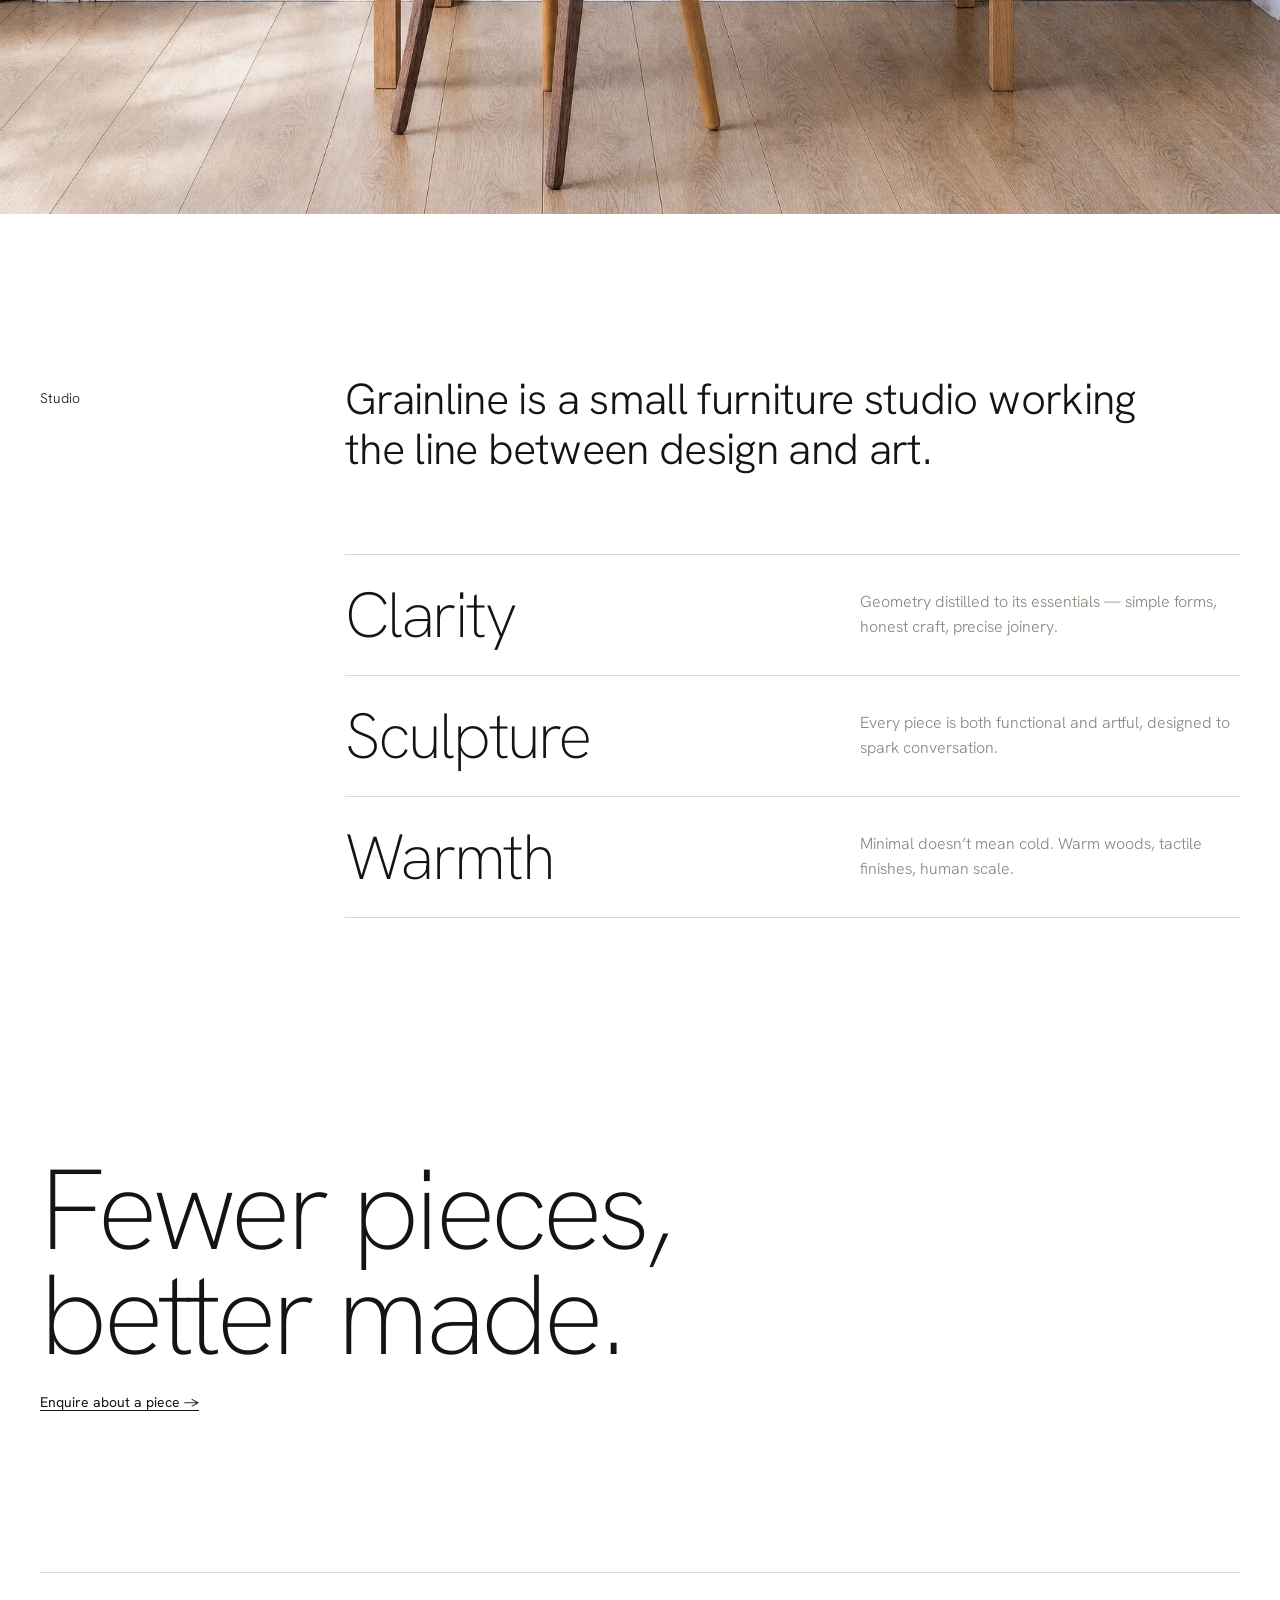
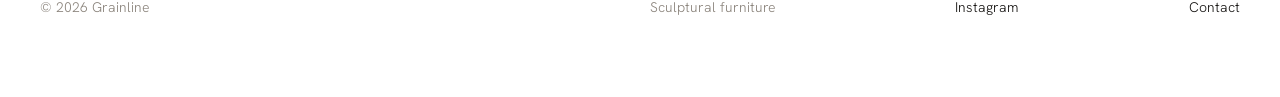
==== commit 93f3c16c: "Fixed Scroll" ====
--- a/index.html
+++ b/index.html
@@ -10,7 +10,7 @@
 <link rel="preconnect" href="https://fonts.gstatic.com" crossorigin>
 <link href="https://fonts.googleapis.com/css2?family=DM+Mono&family=Hanken+Grotesk:wght@200;300;400&display=swap" rel="stylesheet">
 <script>(function(){var d=document.documentElement;if(!matchMedia("(prefers-reduced-motion: reduce)").matches){d.classList.add("rv");setTimeout(function(){if(!window.__rv)d.classList.remove("rv")},2500)}})();</script>
-<link rel="stylesheet" href="css/style.css?v=22">
+<link rel="stylesheet" href="css/style.css?v=23">
 </head>
 <body>
 <header class="nav grid">
@@ -143,10 +143,10 @@
   <a href="#">Instagram</a>
   <a href="#">Contact</a>
 </footer>
-<script src="js/reveal.js?v=22" defer></script>
-<script src="js/smooth.js?v=22" defer></script>
-<script src="js/menu.js?v=22" defer></script>
-<script src="js/lineup.js?v=22" defer></script>
-<script src="js/shape.js?v=22" defer></script>
+<script src="js/reveal.js?v=23" defer></script>
+<script src="js/smooth.js?v=23" defer></script>
+<script src="js/menu.js?v=23" defer></script>
+<script src="js/lineup.js?v=23" defer></script>
+<script src="js/shape.js?v=23" defer></script>
 </body>
 </html>
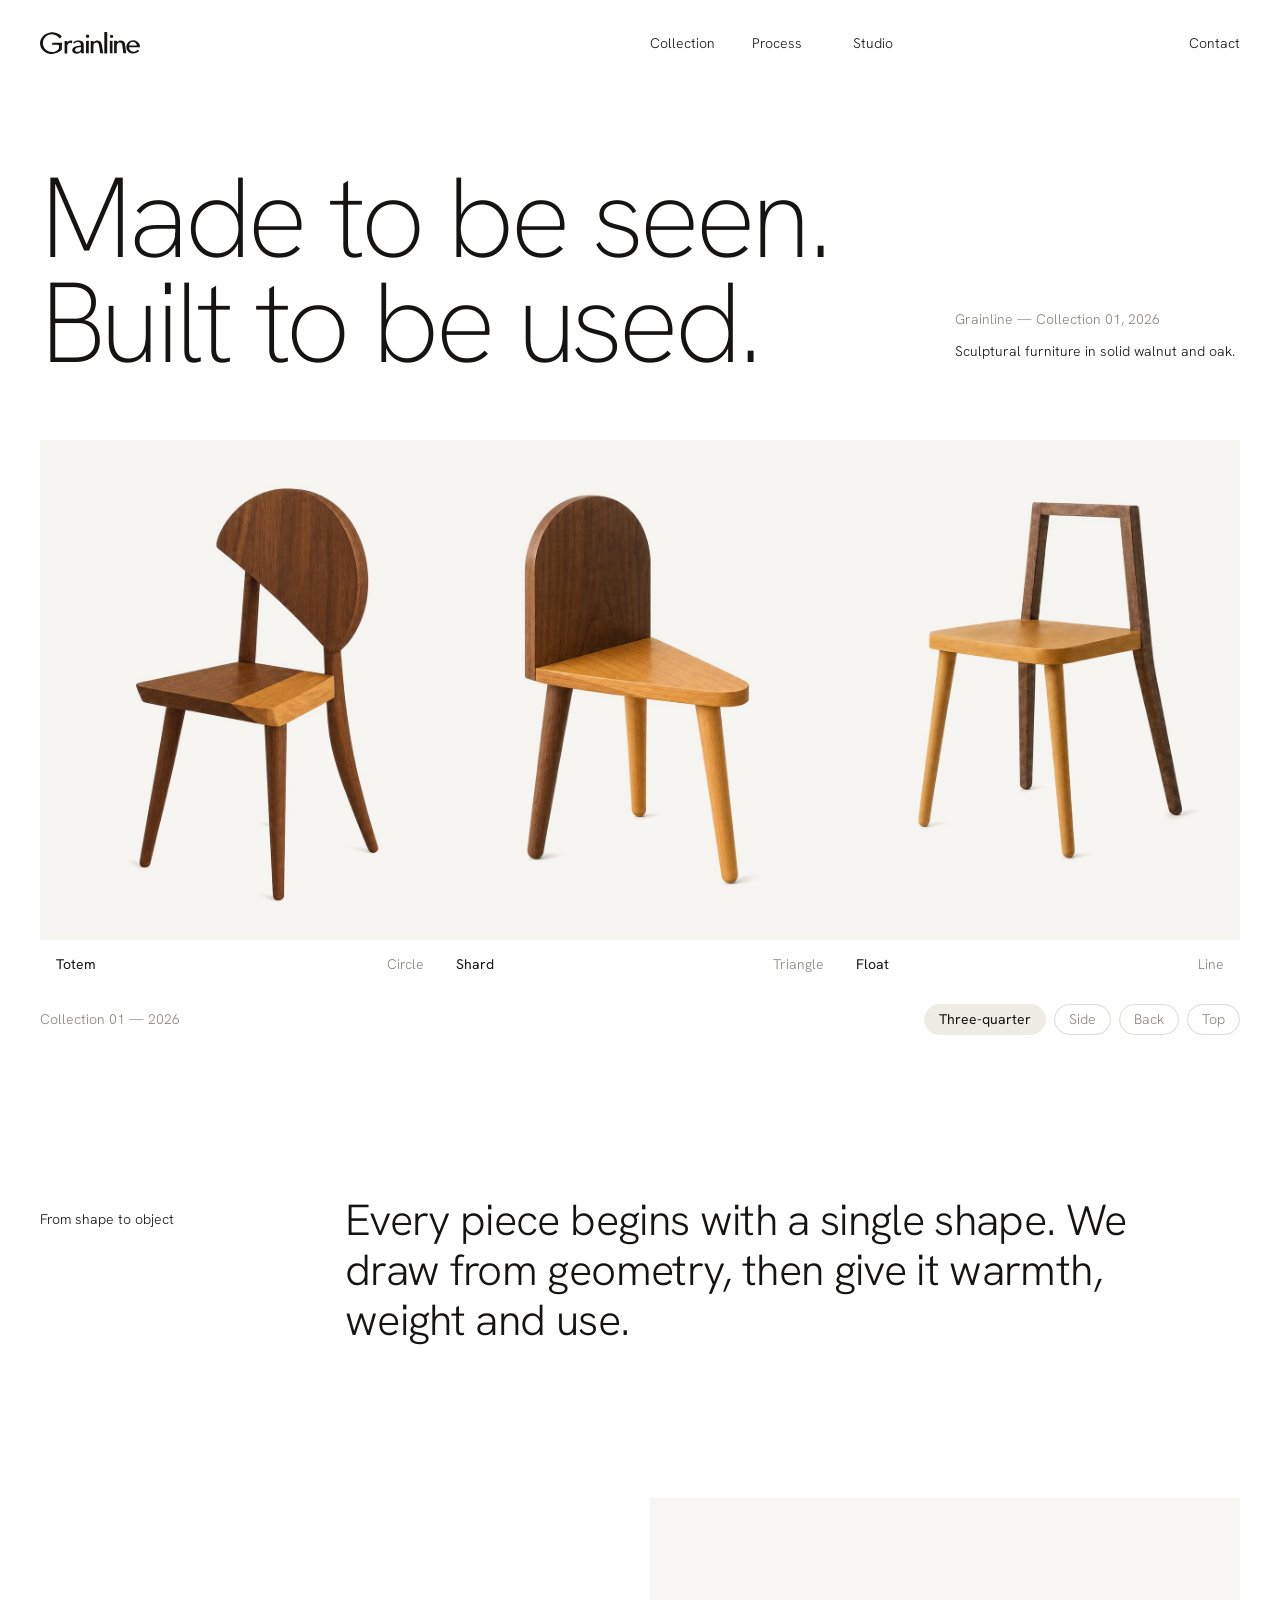
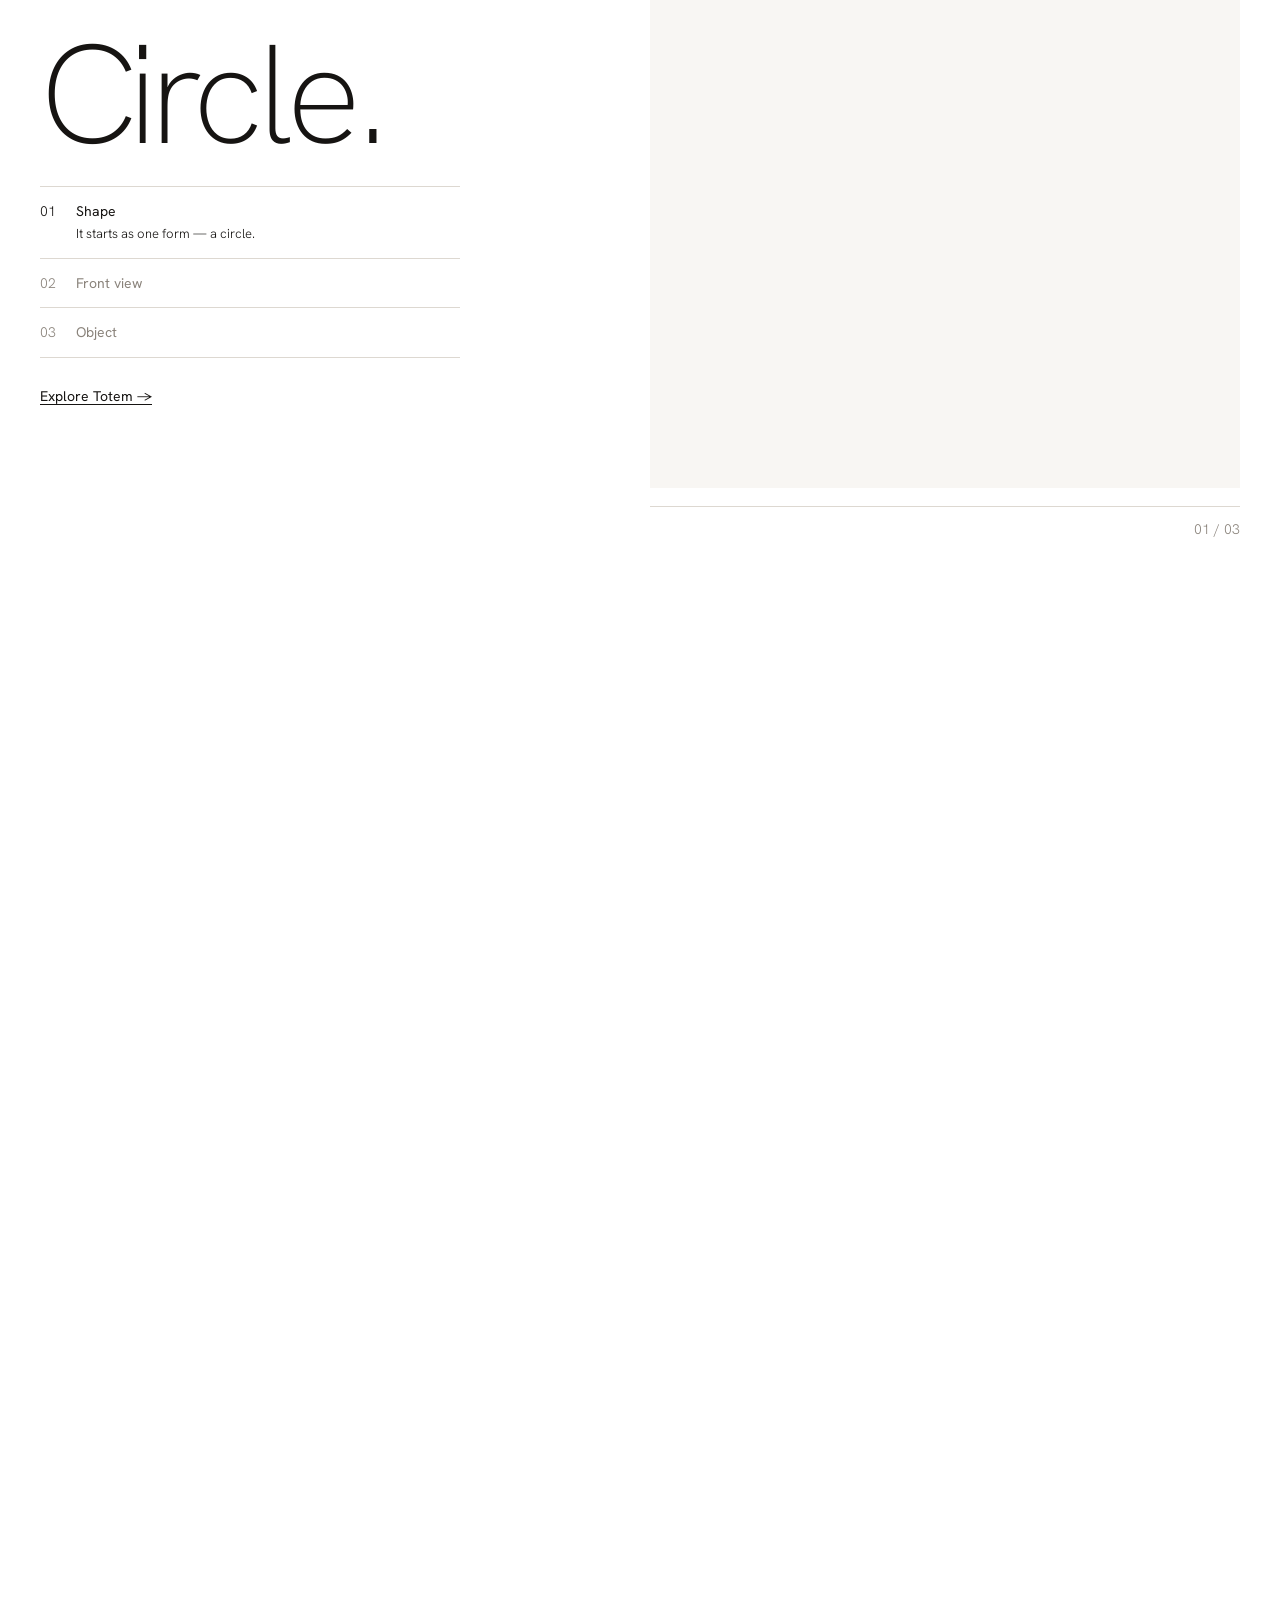
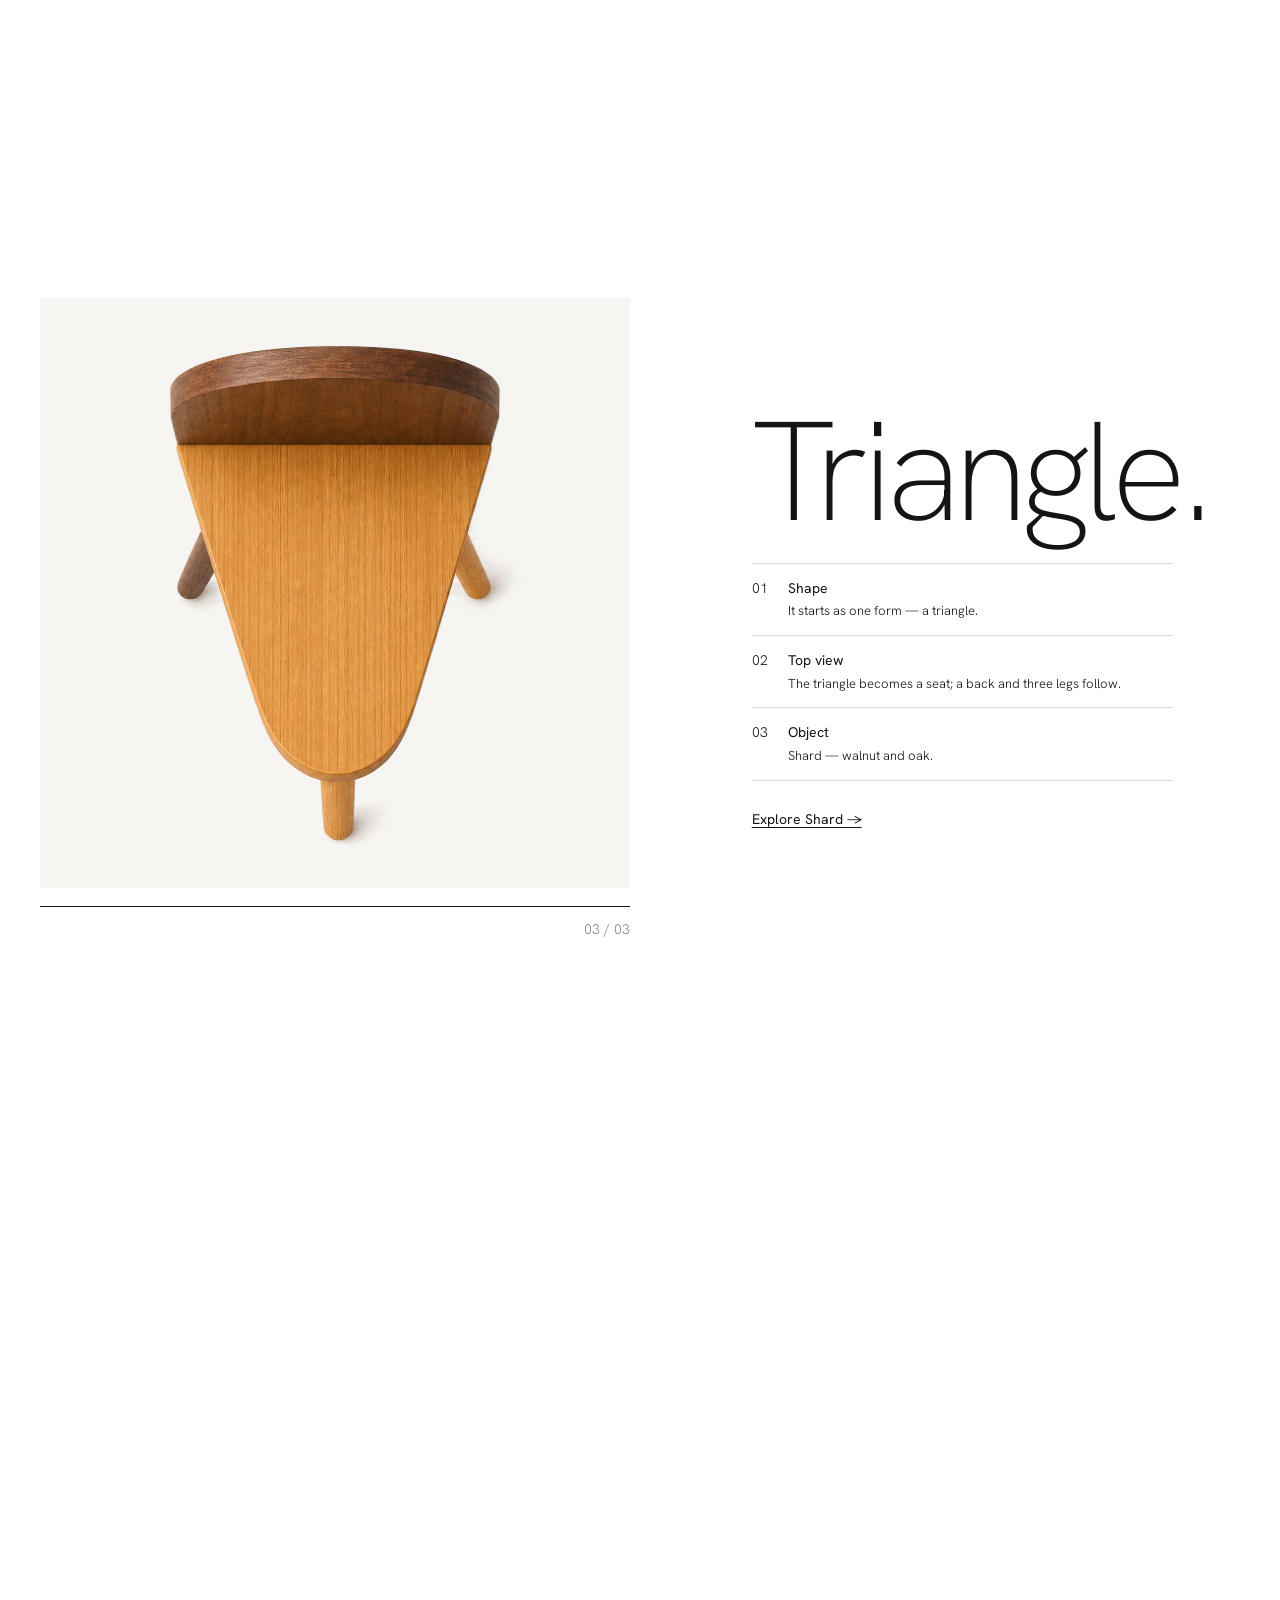
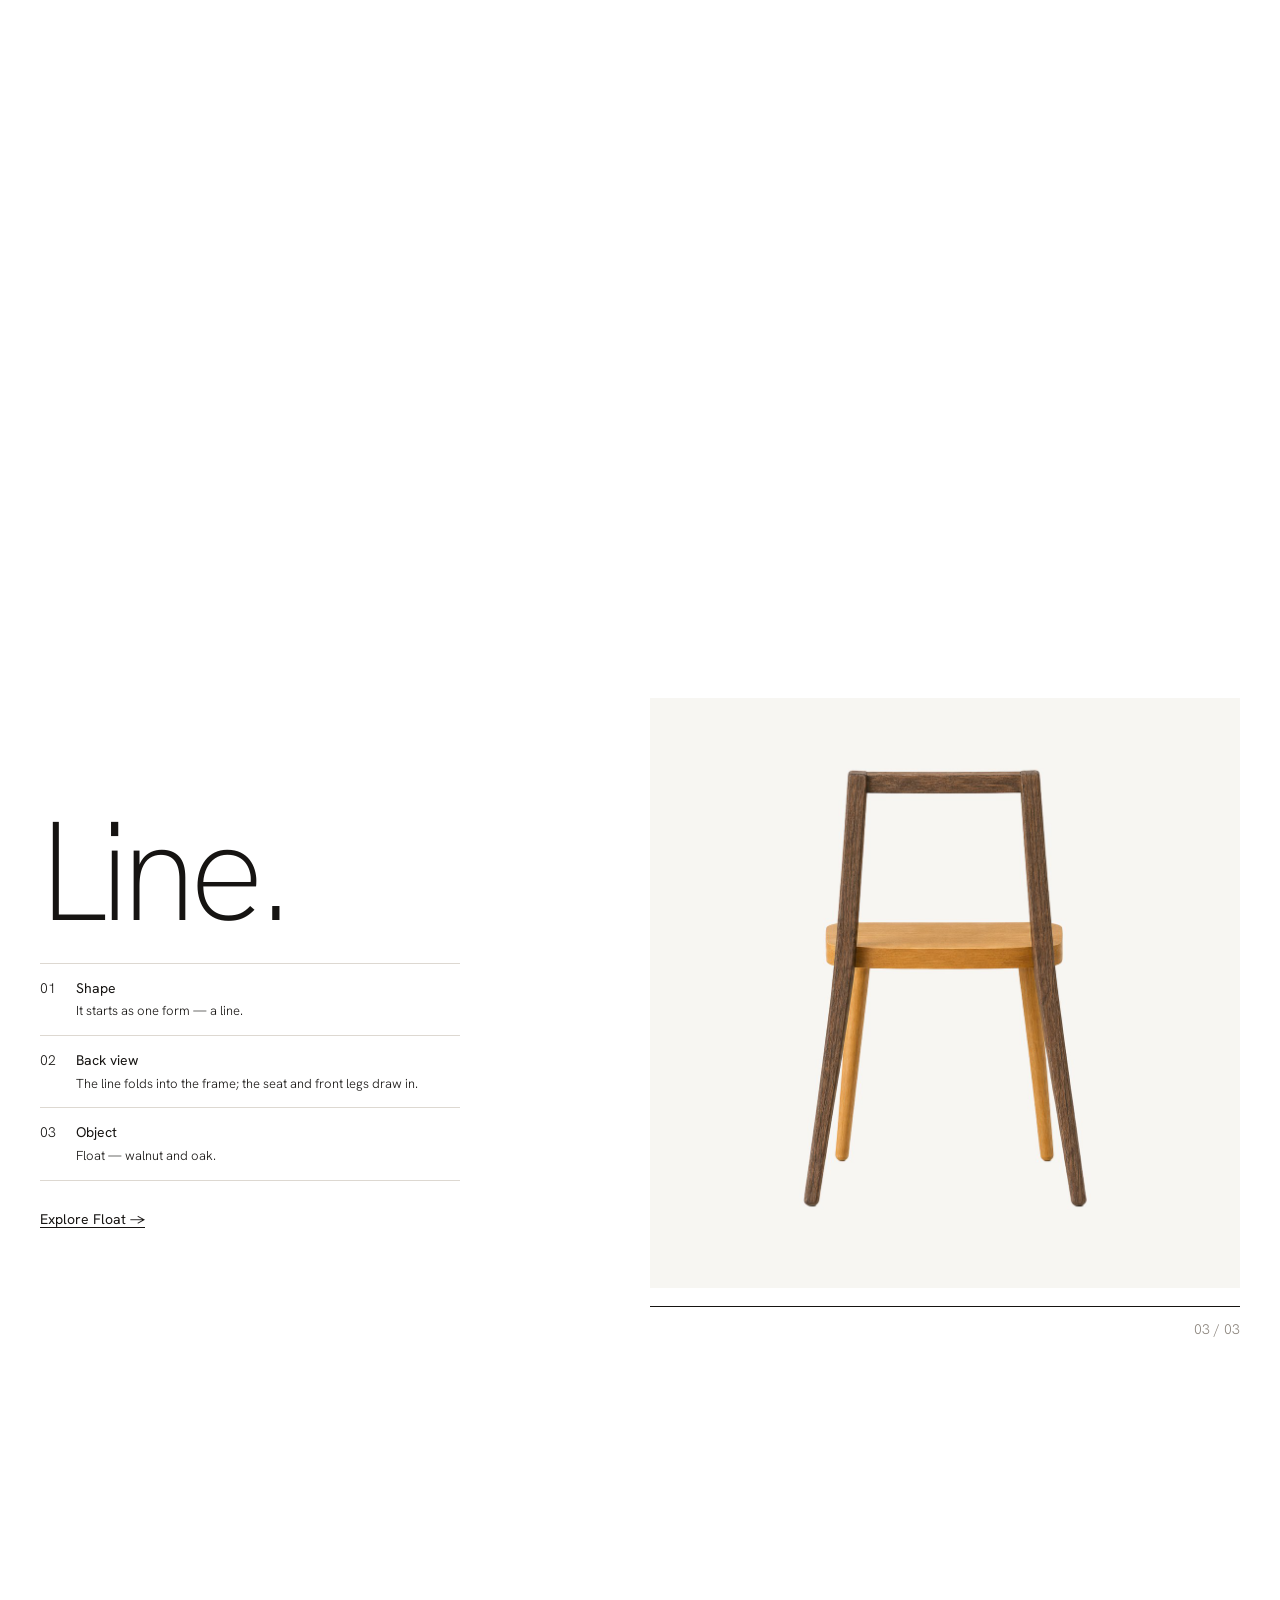
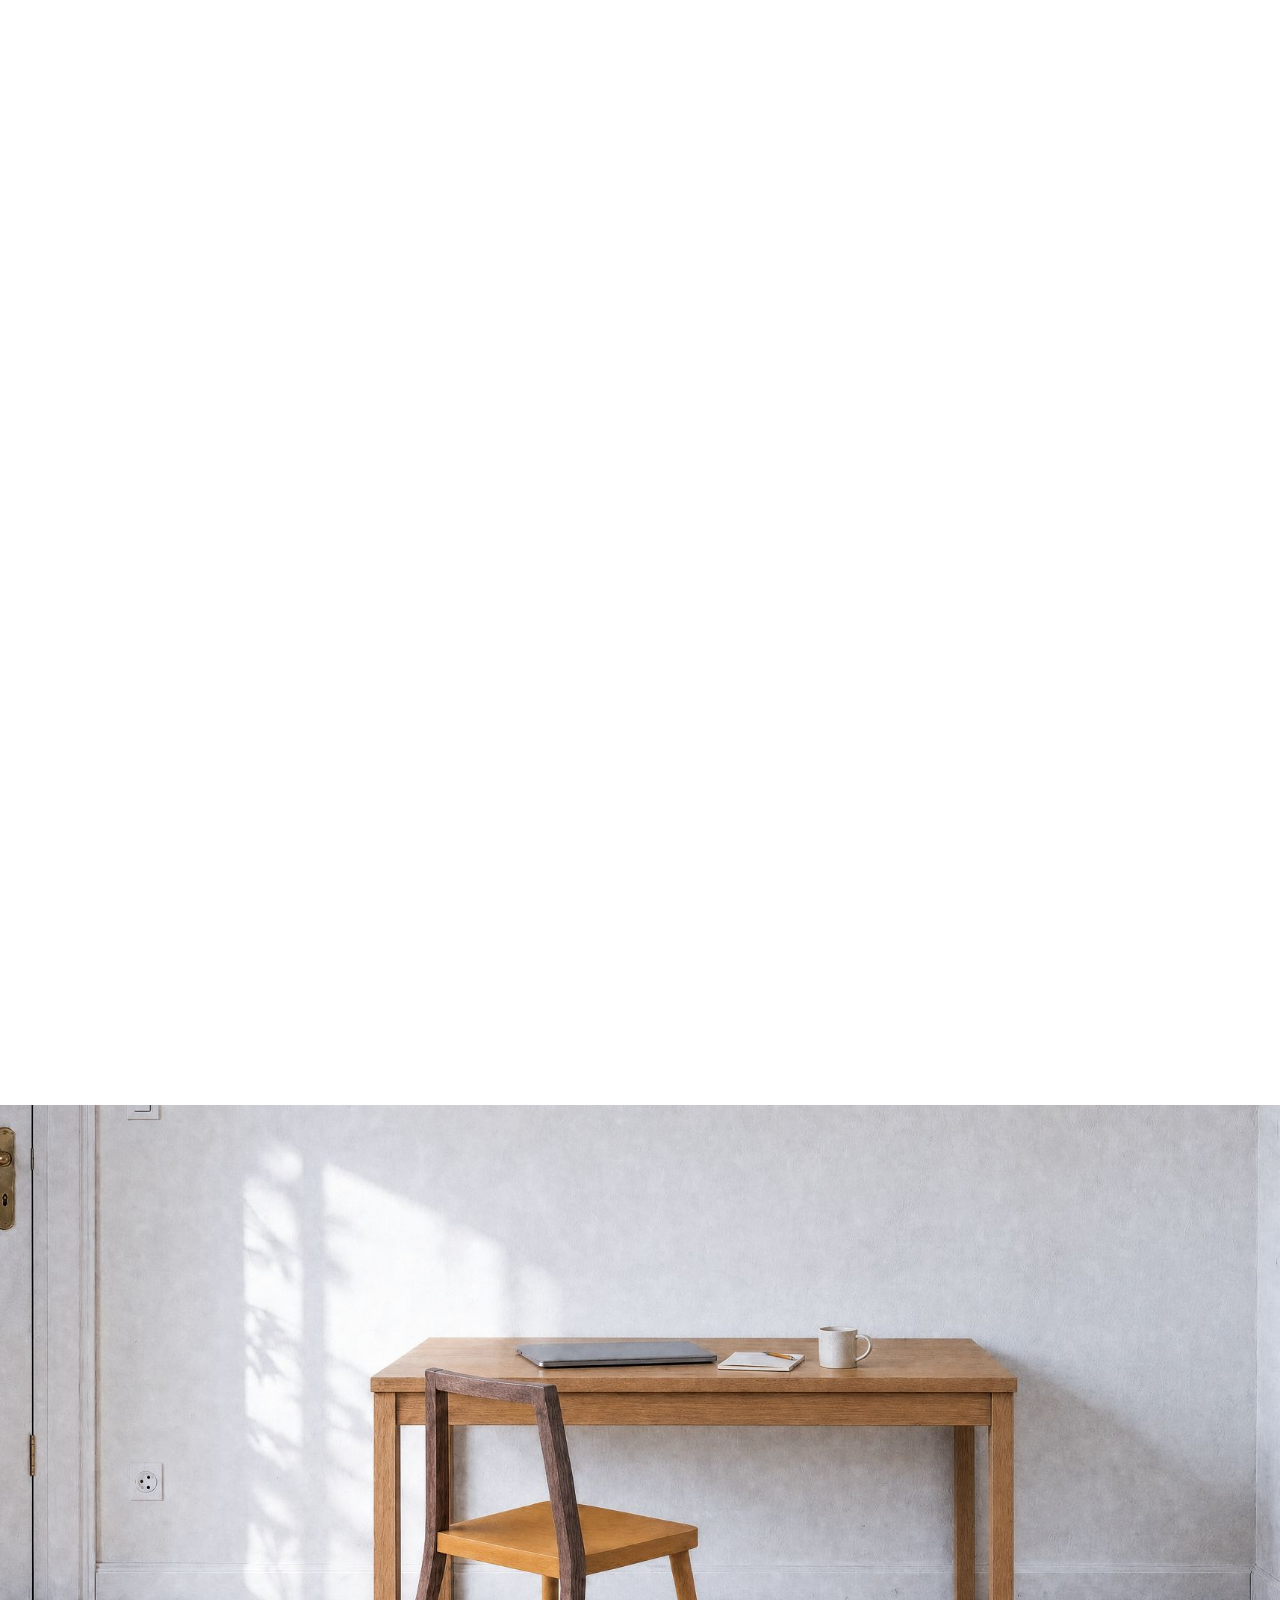
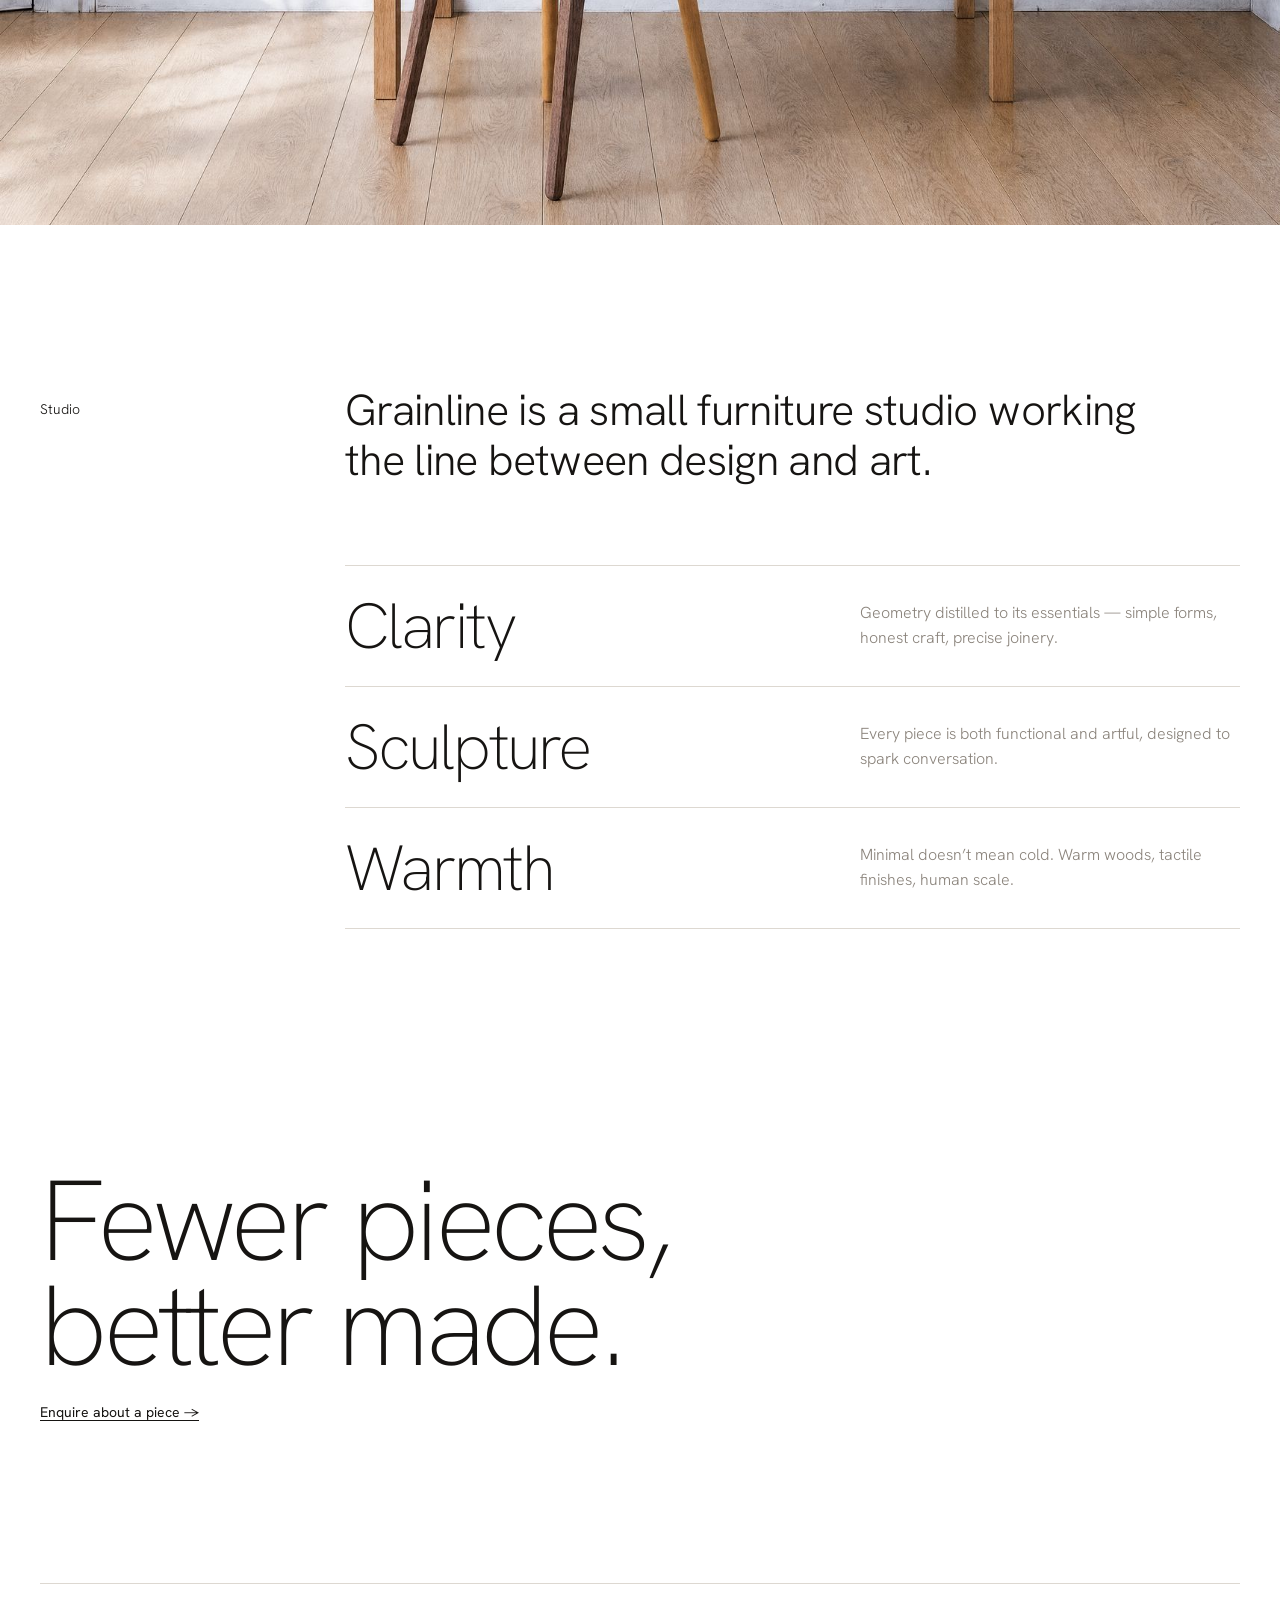
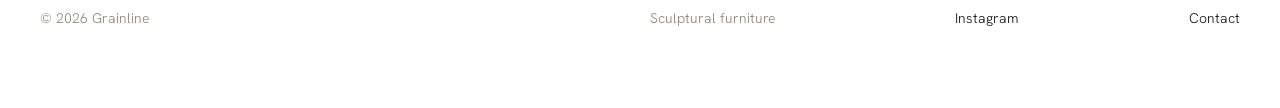
==== commit 83b7ce6b: "Mobile fix" ====
--- a/index.html
+++ b/index.html
@@ -10,7 +10,7 @@
 <link rel="preconnect" href="https://fonts.gstatic.com" crossorigin>
 <link href="https://fonts.googleapis.com/css2?family=DM+Mono&family=Hanken+Grotesk:wght@200;300;400&display=swap" rel="stylesheet">
 <script>(function(){var d=document.documentElement;if(!matchMedia("(prefers-reduced-motion: reduce)").matches){d.classList.add("rv");setTimeout(function(){if(!window.__rv)d.classList.remove("rv")},2500)}})();</script>
-<link rel="stylesheet" href="css/style.css?v=23">
+<link rel="stylesheet" href="css/style.css?v=25">
 </head>
 <body>
 <header class="nav grid">
@@ -143,10 +143,10 @@
   <a href="#">Instagram</a>
   <a href="#">Contact</a>
 </footer>
-<script src="js/reveal.js?v=23" defer></script>
-<script src="js/smooth.js?v=23" defer></script>
-<script src="js/menu.js?v=23" defer></script>
-<script src="js/lineup.js?v=23" defer></script>
-<script src="js/shape.js?v=23" defer></script>
+<script src="js/reveal.js?v=25" defer></script>
+<script src="js/smooth.js?v=25" defer></script>
+<script src="js/menu.js?v=25" defer></script>
+<script src="js/lineup.js?v=25" defer></script>
+<script src="js/shape.js?v=25" defer></script>
 </body>
 </html>
--- a/css/style.css
+++ b/css/style.css
@@ -87,12 +87,18 @@
 .lineup__img img { position: absolute; inset: 0; width: 100%; height: 100%; object-fit: cover; opacity: 0; transition: opacity .6s ease; }
 .lineup__img img.is-on { opacity: 1; }
 .lineup__label { display: flex; justify-content: space-between; padding: 14px 16px; background: var(--white); }
-.lineup__bar { grid-column: 1 / -1; display: flex; justify-content: space-between; margin-top: 16px; }
+.lineup__bar { grid-column: 1 / -1; display: flex; justify-content: space-between; margin-top: 16px; align-items: center; }
 
 .views { display: flex; gap: 24px; }
 .views button { color: var(--muted); transition: color .3s ease; }
 .views button.is-on { color: var(--ink); font-weight: 400; }
 .views button:hover { color: var(--ink); }
+/* Home: the view switcher as light pills */
+.lineup__bar .views { gap: 8px; }
+.lineup__bar .views button { padding: 6px 14px; border: 1px solid var(--rule); border-radius: 999px; line-height: 1.2;
+  transition: color .3s ease, background-color .3s ease, border-color .3s ease; }
+.lineup__bar .views button:hover { border-color: #C9C3BB; }
+.lineup__bar .views button.is-on { background: #EFEBE5; border-color: #EFEBE5; }
 
 /* ---------- home: from shape to object ---------- */
 .intro__label { grid-column: 1 / 4; padding-top: 14px; }
@@ -233,6 +239,11 @@
   .viewer { height: 200vh; }
   .viewer__name { font-size: 64px; }
   .viewer__tile .views { bottom: auto; top: 26px; right: 20px; gap: 12px; }
+  /* Phones: the tile is tall and narrow, so show the whole render at a fixed size
+     (chairs fill ~30% of the render's width) instead of cropping it to cover. */
+  .viewer__tile { background: #F6F5F1; }
+  .viewer__tile img { inset: auto; top: 50%; left: 50%; width: 260%; max-width: none; height: auto; object-fit: fill;
+    transform: translate(-50%, -50%) scale(var(--view-scale, 1)); }
   .viewer__meta { display: none; }
   .construction__copy, .construction__tile { grid-column: 1 / -1; }
   .construction__tile { width: 100%; margin-top: 24px; }
